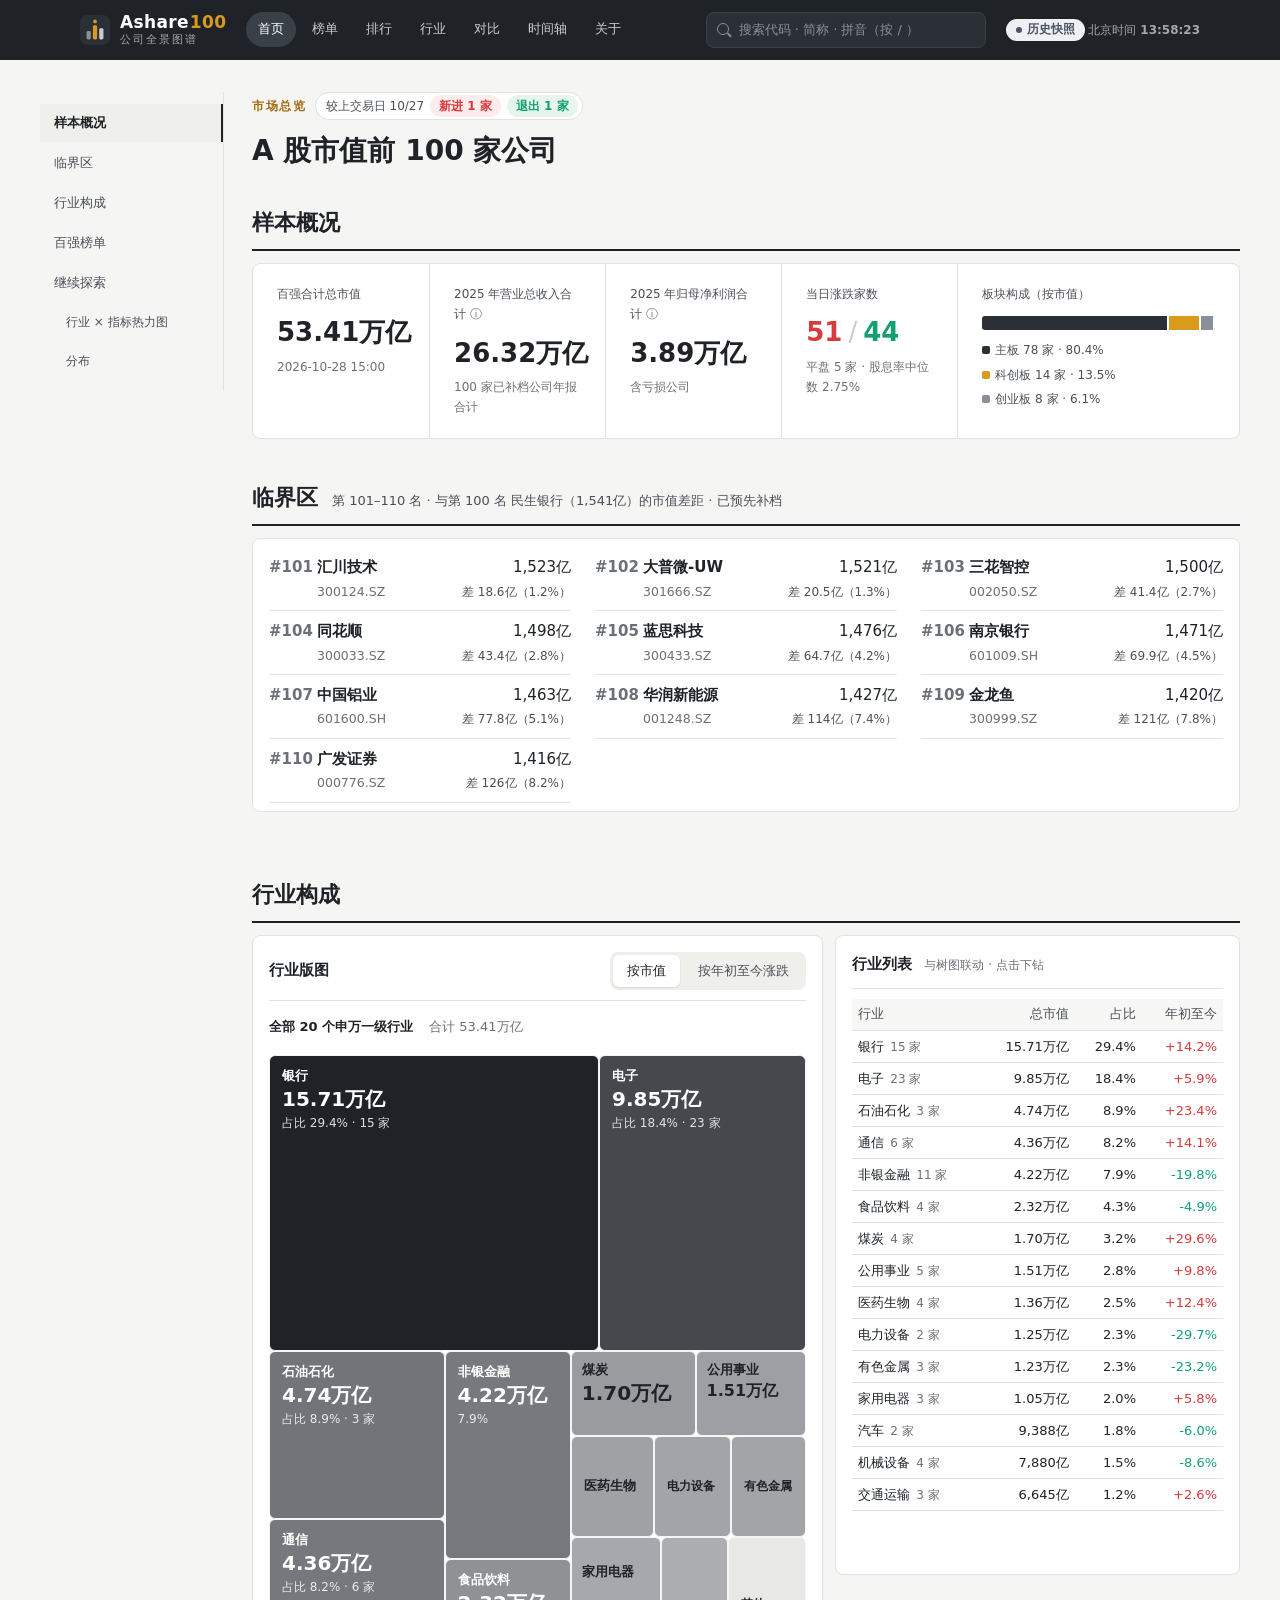
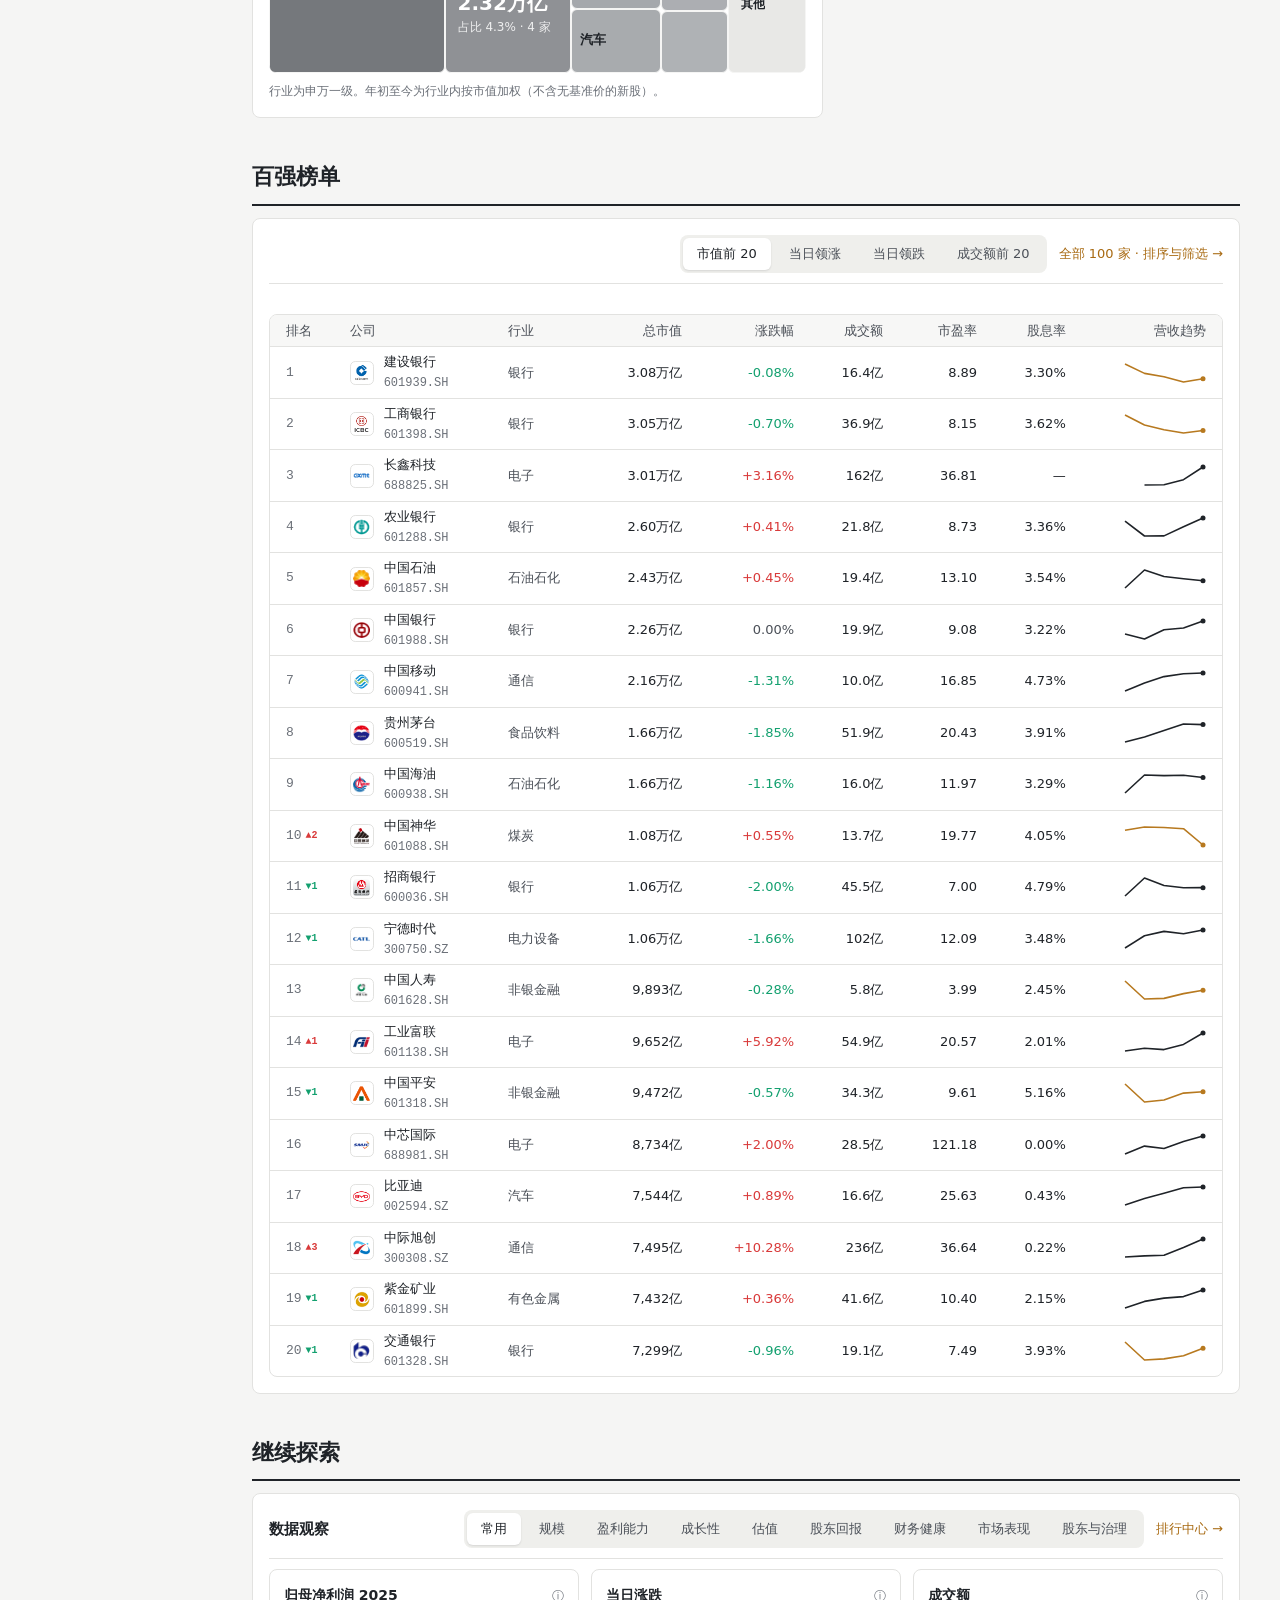
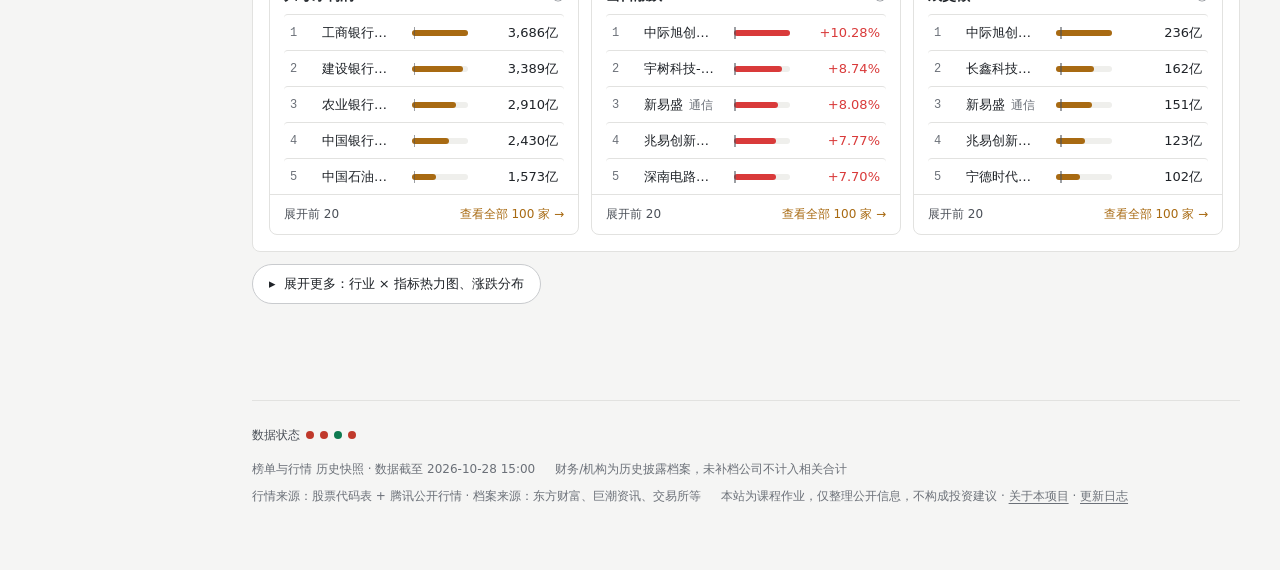
==== ashare100/ashare100/web/index.html @ 5b60b15b "Changelog times; drop the vs-earlier-today toggle on home overview - Each changelog entry shows its " ====
<!doctype html>
<html lang="zh-CN">
<head>
<meta charset="utf-8">
<meta name="viewport" content="width=device-width, initial-scale=1">
<title>Ashare100 · 公司全景图谱</title>
<link rel="icon" href="data:image/svg+xml,%3Csvg xmlns=%27http://www.w3.org/2000/svg%27 viewBox=%270 0 32 32%27%3E%3Crect width=%2732%27 height=%2732%27 rx=%278%27 fill=%27%232B3036%27/%3E%3Crect x=%277%27 y=%2717%27 width=%274.5%27 height=%279%27 rx=%271.5%27 fill=%27%238A9099%27/%3E%3Crect x=%2713.75%27 y=%2711%27 width=%274.5%27 height=%2715%27 rx=%271.5%27 fill=%27%23D99A1E%27/%3E%3Crect x=%2720.5%27 y=%2714%27 width=%274.5%27 height=%2712%27 rx=%271.5%27 fill=%27%23C9CCD1%27/%3E%3Ccircle cx=%2716%27 cy=%276.8%27 r=%272%27 fill=%27%23D99A1E%27/%3E%3C/svg%3E">
<link rel="stylesheet" href="style.css?v=20261028h3">
</head>
<body>
<div id="app"></div>
<script src="data.js?v=20261026g"></script>
<script src="extra.js?v=20261026g"></script>
<script src="logos.js?v=20261027p16"></script>
<script src="live-data.js?v=20261027p15"></script>
<script src="changelog.js?v=20261028h3"></script>
<script src="app.js?v=20261028h3"></script>
</body>
</html>
---- ashare100/ashare100/web/style.css ----
/* ============================================================
   A股百强 · Editorial Finance 设计系统
   所有页面只引用下面的变量，不在组件里另起主色
   ============================================================ */
:root{
  /* 颜色 */
  --color-paper:#F5F5F4;
  --color-surface:#FFFFFF;
  --color-brand:#1F2328;
  --color-brand-secondary:#A86A12;
  --color-brand-soft:#EFEFEC;
  --color-text-primary:#1F2328;
  --color-text-secondary:#4B5058;
  --color-text-faint:#6B7078;
  --color-border:#E2E2E0;
  --color-border-strong:#C9CBCE;
  --color-market-up:#D93A3A;     /* A 股：红涨 */
  --color-market-down:#13A06F;   /* A 股：绿跌 */
  --color-warning:#B7791F;

  /* 图表分类色（与涨跌色分离） */
  --chart-1:#2B3036;
  --chart-2:#D99A1E;
  --chart-3:#8A9099;
  --chart-4:#C9CCD1;
  --chart-5:#5A6068;

  /* 字体 */
  --font-sans:"PingFang SC","Hiragino Sans GB","Microsoft YaHei","Noto Sans SC",system-ui,-apple-system,sans-serif;
  --font-serif:var(--font-sans);
  --font-mono:ui-monospace,SFMono-Regular,Menlo,Consolas,monospace;

  /* 字号 */
  --fs-xs:12px;
  --fs-sm:13px;
  --fs-body:15px;
  --fs-lg:17px;
  --fs-metric:28px;
  --fs-h2:24px;
  --fs-h1:42px;
  --lh-body:1.7;

  /* 间距：4px 体系 */
  --sp-1:4px; --sp-2:8px; --sp-3:12px; --sp-4:16px; --sp-5:20px;
  --sp-6:24px; --sp-8:32px; --sp-10:40px; --sp-12:48px; --sp-16:64px;

  /* 形状 */
  --radius-sm:4px;
  --radius:8px;
  --shadow-pop:0 12px 32px rgba(31,35,40,.10);

  /* 布局 */
  --content-max:1200px;
  --gutter:40px;
  --topbar-h:60px;

  --ease:cubic-bezier(.2,.7,.2,1);
}

*{box-sizing:border-box}
html{-webkit-text-size-adjust:100%;scroll-behavior:smooth}
body{
  margin:0;background:var(--color-paper);color:var(--color-text-primary);
  font:var(--fs-body)/var(--lh-body) var(--font-sans);
  font-variant-numeric:tabular-nums;
  -webkit-font-smoothing:antialiased;
}
a{color:inherit;text-decoration:none}
button{font:inherit;color:inherit;background:none;border:0;padding:0;cursor:pointer}
input{font:inherit;color:inherit}
::selection{background:var(--color-brand);color:#fff}
:focus-visible{outline:2px solid var(--color-brand-secondary);outline-offset:2px;border-radius:2px}

.wrap{max-width:var(--content-max);margin:0 auto;padding:0 var(--gutter)}
.mono{font-family:var(--font-mono);font-size:.88em;letter-spacing:.01em}
.muted{color:var(--color-text-secondary)}
.faint{color:var(--color-text-faint)}
.up{color:var(--color-market-up)}
.down{color:var(--color-market-down)}
.flat{color:var(--color-text-secondary)}
.empty{font-size:var(--fs-sm);color:var(--color-text-faint);padding:var(--sp-4) 0}

/* ---------- 顶栏 SiteHeader ---------- */
.topbar{
  position:sticky;top:0;z-index:30;height:var(--topbar-h);
  background:rgba(247,246,240,.88);backdrop-filter:saturate(160%) blur(12px);
  border-bottom:1px solid var(--color-border);
}
.topbar .bar{display:flex;align-items:center;gap:var(--sp-5);height:100%}
.logo{font-family:var(--font-serif);font-size:18px;font-weight:700;color:var(--color-brand);letter-spacing:.06em;white-space:nowrap}
.logo small{font-family:var(--font-sans);font-weight:400;font-size:var(--fs-xs);color:var(--color-text-faint);letter-spacing:.02em;margin-left:var(--sp-2)}
.crumb{font-size:var(--fs-sm);color:var(--color-text-secondary);white-space:nowrap;overflow:hidden;text-overflow:ellipsis}
.crumb b{color:var(--color-text-primary);font-weight:500}
.crumb .mono{margin-left:var(--sp-2);color:var(--color-text-faint)}

/* ---------- 搜索 SearchInput ---------- */
.jump{margin-left:auto;position:relative;width:280px;flex:none}
.jump input{
  width:100%;height:36px;border:1px solid var(--color-border);border-radius:var(--radius);
  background:var(--color-surface);padding:0 var(--sp-3) 0 32px;font-size:var(--fs-sm);outline:none;
  transition:border-color .2s,box-shadow .2s;
}
.jump input:focus{border-color:var(--color-brand-secondary);box-shadow:0 0 0 3px var(--color-brand-soft)}
.jump::before{content:'';position:absolute;left:11px;top:11px;width:10px;height:10px;border:1.5px solid var(--color-text-faint);border-radius:50%}
.jump::after{content:'';position:absolute;left:21px;top:22px;width:5px;height:1.5px;background:var(--color-text-faint);transform:rotate(45deg)}
.drop{
  position:absolute;right:0;top:42px;width:100%;min-width:280px;background:var(--color-surface);
  border:1px solid var(--color-border);border-radius:var(--radius);box-shadow:var(--shadow-pop);
  overflow:hidden;opacity:0;transform:translateY(-4px);pointer-events:none;transition:opacity .15s,transform .15s;
}
.drop.on{opacity:1;transform:none;pointer-events:auto}
.drop .hd{padding:var(--sp-2) var(--sp-4);font-size:var(--fs-xs);color:var(--color-text-faint);border-bottom:1px solid var(--color-border)}
.drop a{display:flex;align-items:center;gap:var(--sp-3);padding:10px var(--sp-4);font-size:var(--fs-sm);border-bottom:1px solid var(--color-border)}
.drop a:last-child{border-bottom:0}
.drop a.act,.drop a:hover{background:var(--color-brand-soft)}
.drop .c{margin-left:auto;font-family:var(--font-mono);font-size:var(--fs-xs);color:var(--color-text-faint)}
.drop .ind{font-size:var(--fs-xs);color:var(--color-text-faint)}
.drop .none{padding:14px var(--sp-4);font-size:var(--fs-sm);color:var(--color-text-secondary)}

/* 站点导航 */
.sitenav{display:flex;gap:var(--sp-1)}
.sitenav a{padding:6px 12px;border-radius:999px;font-size:var(--fs-sm);color:var(--color-text-secondary);transition:background .2s,color .2s}
.sitenav a:hover{color:var(--color-brand)}
.sitenav a.on{background:var(--color-brand-soft);color:var(--color-brand);font-weight:500}
.kicker{font-size:var(--fs-xs);letter-spacing:.14em;color:var(--color-brand-secondary);font-weight:600}
.lede{color:var(--color-text-secondary);margin:var(--sp-3) 0 0;max-width:56ch;font-size:var(--fs-lg)}
.morelink{font-size:var(--fs-sm);color:var(--color-brand-secondary);white-space:nowrap}
.morelink:hover{color:var(--color-brand)}

/* ---------- 首页 ---------- */
.home{padding-bottom:var(--sp-16)}
.masthero{padding:72px 0 var(--sp-12);position:relative}
.masthero h1{margin:var(--sp-4) 0 0;font-family:var(--font-serif);font-size:56px;line-height:1.15;font-weight:700;color:var(--color-brand);letter-spacing:.01em}
.bigsearch{position:relative;margin-top:var(--sp-8);max-width:720px}
.bigsearch input{width:100%;height:60px;padding:0 var(--sp-5) 0 54px;border:1.5px solid var(--color-border-strong);border-radius:12px;background:var(--color-surface);font-size:19px;outline:none;transition:border-color .2s,box-shadow .2s}
.bigsearch input:focus{border-color:var(--color-brand);box-shadow:0 0 0 4px var(--color-brand-soft)}
.bigsearch input::placeholder{color:#A3A7AD}
.bigsearch::before{content:'';position:absolute;left:22px;top:20px;width:15px;height:15px;border:2px solid var(--color-brand-secondary);border-radius:50%}
.bigsearch::after{content:'';position:absolute;left:36px;top:36px;width:8px;height:2px;background:var(--color-brand-secondary);transform:rotate(45deg)}
.bigsearch .drop{top:66px;font-size:var(--fs-body)}
.bigsearch .drop a{padding:12px var(--sp-5)}
.hot{margin-top:var(--sp-4);display:flex;flex-wrap:wrap;align-items:center;gap:var(--sp-2);font-size:var(--fs-sm);color:var(--color-text-faint)}
.hot a{padding:3px 12px;border:1px solid var(--color-border);border-radius:999px;color:var(--color-text-secondary);background:var(--color-surface);transition:all .2s}
.hot a:hover{border-color:var(--color-brand-secondary);color:var(--color-brand)}
.hot.favs a{background:var(--color-brand-soft);border-color:transparent;color:var(--color-brand)}

.statstrip{display:grid;grid-template-columns:repeat(4,minmax(0,1fr)) 1.6fr;background:var(--color-surface);border:1px solid var(--color-border);border-radius:var(--radius)}
.statstrip>div{padding:var(--sp-5) var(--sp-6);border-left:1px solid var(--color-border);min-width:0}
.statstrip>div:first-child{border-left:0}
.statstrip .k{font-size:var(--fs-xs);color:var(--color-text-secondary)}
.statstrip .v{margin-top:6px;font-size:26px;font-weight:600;color:var(--color-brand);white-space:nowrap}
.statstrip .v .up,.statstrip .v .down{font-weight:600}
.statstrip .v.up{color:var(--color-market-up)}
.statstrip .v.down{color:var(--color-market-down)}
.statstrip .slash{margin:0 6px;color:var(--color-border-strong);font-weight:400}
.statstrip .s{margin-top:2px;font-size:var(--fs-xs);color:var(--color-text-faint)}
.bstack{display:flex;height:14px;margin:12px 0 10px;border-radius:3px;overflow:hidden}
.bstack i{display:block;height:100%;border-right:2px solid var(--color-surface)}
.blegend{display:flex;flex-wrap:wrap;gap:4px 14px;font-size:var(--fs-xs);color:var(--color-text-secondary)}
.blegend i{display:inline-block;width:8px;height:8px;border-radius:2px;margin-right:5px}

.hsec{margin-top:var(--sp-16)}
.hsec>header{display:flex;align-items:flex-end;flex-wrap:wrap;gap:var(--sp-3) var(--sp-6);padding-bottom:var(--sp-4);margin-bottom:var(--sp-5);border-bottom:2px solid var(--color-brand)}
.hsec h2{margin:var(--sp-1) 0 0;font-family:var(--font-serif);font-size:30px;font-weight:700;color:var(--color-brand)}
.hsec>header>.tabs,.hsec>header>.note,.hsec>header>.morelink{margin-left:auto}
.hsec>header>.note{font-size:var(--fs-xs);color:var(--color-text-faint)}

/* 矩形树图 */
.tm-bar{display:flex;flex-wrap:wrap;align-items:center;gap:var(--sp-2) var(--sp-4);margin-bottom:var(--sp-3);min-height:32px}
.crumbs{display:flex;flex-wrap:wrap;align-items:center;gap:var(--sp-2) var(--sp-4);font-size:var(--fs-sm)}
.crumbs b{font-weight:600;color:var(--color-brand)}
.crumbs button{height:30px;padding:0 12px;border:1px solid var(--color-border);border-radius:999px;background:var(--color-surface);font-size:var(--fs-sm);color:var(--color-text-secondary)}
.crumbs button:hover{border-color:var(--color-brand-secondary);color:var(--color-brand)}
.tm-legend{margin-left:auto;display:flex;gap:var(--sp-3);font-size:var(--fs-xs);color:var(--color-text-faint)}
.lgd i{display:inline-block;width:12px;height:12px;border-radius:2px;margin-right:5px;vertical-align:-2px;border:1px solid rgba(0,0,0,.05)}
.treemap{position:relative;border-radius:var(--radius);overflow:hidden;background:var(--color-surface)}
.tile{position:absolute;display:flex;flex-direction:column;justify-content:flex-start;align-items:flex-start;gap:2px;padding:10px 12px;text-align:left;overflow:hidden;border:1.5px solid var(--color-paper);border-radius:6px;transition:filter .2s,transform .2s;animation:tilein .55s var(--ease) both;animation-delay:var(--d,0ms)}
.tile:hover{filter:brightness(1.08) saturate(1.05);z-index:2;box-shadow:0 0 0 2px var(--color-brand) inset}
.tile:focus-visible{outline:2px solid var(--color-warning);outline-offset:-3px}
.tile.mini{justify-content:center}
.tile .tn{font-size:var(--fs-sm);font-weight:600;line-height:1.3;white-space:nowrap;max-width:100%;overflow:hidden;text-overflow:ellipsis}
.tile .tv{font-size:20px;font-weight:600;line-height:1.2}
.tile .ts{font-size:var(--fs-xs);opacity:.85;white-space:nowrap}
.still .tile{animation:none}
@keyframes tilein{from{opacity:0;transform:scale(.94)}to{opacity:1;transform:none}}

/* 数据观察 */
.obsgrid{display:grid;grid-template-columns:repeat(3,minmax(0,1fr));gap:var(--sp-4)}
.obs{padding:var(--sp-5) var(--sp-5) var(--sp-3);background:var(--color-surface);border:1px solid var(--color-border);border-radius:var(--radius)}
.obs header{display:flex;align-items:baseline;justify-content:space-between;margin-bottom:var(--sp-3)}
.obs h3{margin:0;font-size:var(--fs-body);font-weight:600}
.obs header span{font-size:var(--fs-xs);color:var(--color-text-faint)}
.obs-row{display:grid;grid-template-columns:18px minmax(0,1fr) 64px 76px;gap:var(--sp-3);align-items:center;padding:8px 6px;border-top:1px solid var(--color-border);border-radius:var(--radius-sm);font-size:var(--fs-sm);transition:background .15s}
.obs-row:hover{background:var(--color-brand-soft)}
.obs-row .i{font-family:var(--font-mono);font-size:var(--fs-xs);color:var(--color-text-faint)}
.obs-row .n{overflow:hidden;text-overflow:ellipsis;white-space:nowrap}
.obs-row .n small{margin-left:6px;font-size:var(--fs-xs);color:var(--color-text-faint)}
.obs-row .b{height:6px;border-radius:3px;background:var(--color-brand-soft);overflow:hidden}
.obs-row .b i{display:block;height:100%;border-radius:3px;background:var(--color-brand-secondary);transform-origin:left;transform:scaleX(0);transition:transform .8s var(--ease);transition-delay:var(--d,0ms)}
.obs-row .b i.up{background:var(--color-market-up)}
.obs-row .b i.down{background:var(--color-market-down)}
.obs.in .obs-row .b i{transform:none}
.obs-row .v{text-align:right;font-weight:500;white-space:nowrap}

/* 榜单表 */
.rank-tbl{min-width:640px}
.rank-tbl tbody tr{cursor:pointer}
.rank-tbl tbody tr:focus{outline:none;background:var(--color-brand-soft);box-shadow:inset 3px 0 0 var(--color-brand)}
.rank-tbl td.rk{font-family:var(--font-mono);font-size:var(--fs-xs);color:var(--color-text-faint);width:44px}
.rank-tbl td.nm{text-align:left}
.rank-tbl td.nm a{font-weight:500;color:var(--color-text-primary)}
.rank-tbl tr:hover td.nm a{color:var(--color-brand)}
.rank-tbl td.nm small{display:block;font-size:var(--fs-xs);color:var(--color-text-faint);font-family:var(--font-mono)}
.rank-tbl th:nth-child(2),.rank-tbl th:nth-child(3),.rank-tbl td:nth-child(3){text-align:left}
.rank-tbl td.sorted{background:rgba(233,237,229,.45);font-weight:500}
.spark{display:inline-block;vertical-align:middle;overflow:visible}
.spark path{fill:none;stroke-width:1.6;stroke-linejoin:round}
.spark .sp-up{stroke:var(--color-brand)}
.spark circle.sp-up{fill:var(--color-brand);stroke:none}
.spark .sp-dn{stroke:var(--color-warning)}
.spark circle.sp-dn{fill:var(--color-warning);stroke:none}

/* ---------- 榜单页 ---------- */
.listpage{padding-top:var(--sp-12);padding-bottom:var(--sp-16)}
.ptitle{margin:var(--sp-2) 0 0;font-family:var(--font-serif);font-size:var(--fs-h1);color:var(--color-brand);font-weight:700;line-height:1.2}
.filters{position:sticky;top:var(--topbar-h);z-index:10;display:flex;flex-wrap:wrap;align-items:center;gap:var(--sp-2) var(--sp-3);margin-top:var(--sp-8);padding:var(--sp-3) 0;background:var(--color-paper)}
.fsearch input,.filters select{height:36px;border:1px solid var(--color-border);border-radius:var(--radius);background:var(--color-surface);padding:0 var(--sp-3);font-size:var(--fs-sm);outline:none}
.fsearch input{width:220px}
.fsearch input:focus,.filters select:focus{border-color:var(--color-brand-secondary);box-shadow:0 0 0 3px var(--color-brand-soft)}
.segctl{display:inline-flex;padding:3px;background:var(--color-brand-soft);border-radius:var(--radius)}
.segctl button{height:30px;padding:0 12px;border-radius:6px;font-size:var(--fs-sm);color:var(--color-text-secondary)}
.segctl button[aria-pressed="true"]{background:var(--color-surface);color:var(--color-brand);font-weight:500;box-shadow:0 1px 2px rgba(31,35,40,.12)}
.reset{height:36px;padding:0 12px;font-size:var(--fs-sm);color:var(--color-brand-secondary)}
.reset:hover{color:var(--color-brand)}
.lcount{margin-left:auto;font-size:var(--fs-sm);color:var(--color-text-secondary)}
.rank-tbl.full{min-width:1080px}
.rank-tbl.full thead th{position:sticky;top:0;z-index:2}
.rank-tbl th button{display:inline-flex;align-items:center;gap:4px;font-weight:500;color:inherit;white-space:nowrap}
.rank-tbl th button:hover{color:var(--color-brand)}
.rank-tbl th button i{width:0;height:0;border:4px solid transparent;border-top-color:var(--color-border-strong);margin-top:4px;opacity:.7}
.rank-tbl th[aria-sort="descending"] button{color:var(--color-brand)}
.rank-tbl th[aria-sort="descending"] button i{border-top-color:var(--color-brand);opacity:1}
.rank-tbl th[aria-sort="ascending"] button{color:var(--color-brand)}
.rank-tbl th[aria-sort="ascending"] button i{border-top-color:transparent;border-bottom-color:var(--color-brand);margin-top:-4px;opacity:1}
.indlink{font-size:var(--fs-sm);color:var(--color-text-secondary);border-bottom:1px dashed var(--color-border-strong)}
.indlink:hover{color:var(--color-brand);border-color:var(--color-brand)}
.emptyrow{text-align:center!important;padding:var(--sp-10)!important;color:var(--color-text-secondary)}
.emptyrow button{color:var(--color-brand-secondary)}

/* ---------- 详情页布局 ---------- */
.report{display:grid;grid-template-columns:148px minmax(0,1fr);gap:var(--sp-12);padding-top:var(--sp-12);padding-bottom:120px}
.secnav{position:sticky;top:calc(var(--topbar-h) + 32px);align-self:start;display:flex;flex-direction:column;gap:2px;border-left:1px solid var(--color-border)}
.secnav a{position:relative;padding:6px 0 6px var(--sp-4);font-size:var(--fs-sm);color:var(--color-text-faint);transition:color .2s}
.secnav a::before{content:'';position:absolute;left:-1px;top:6px;bottom:6px;width:2px;background:var(--color-brand);transform:scaleY(0);transition:transform .25s var(--ease)}
.secnav a:hover{color:var(--color-text-primary)}
.secnav a.on{color:var(--color-brand);font-weight:500}
.secnav a.on::before{transform:scaleY(1)}
.main{min-width:0}

/* ---------- 身份区 CompanyIdentity ---------- */
.hero{position:relative}
.hero .eyebrow{display:flex;flex-wrap:wrap;gap:var(--sp-2);align-items:center;margin-bottom:var(--sp-4)}
.tag{display:inline-flex;align-items:center;height:24px;padding:0 10px;border-radius:999px;font-size:var(--fs-xs);border:1px solid var(--color-border);color:var(--color-text-secondary);background:var(--color-surface)}
.tag.brand{background:var(--color-brand-soft);border-color:transparent;color:var(--color-brand)}
.tag.warn{color:var(--color-warning);border-color:#E6D5B8;background:#FBF6EC}
.tag.code{font-family:var(--font-mono)}
.hero .title{display:flex;align-items:flex-start;gap:var(--sp-5)}
.hero h1{margin:0;font-family:var(--font-serif);font-size:var(--fs-h1);line-height:1.15;font-weight:700;color:var(--color-brand);letter-spacing:.01em}
.hero .full{margin-top:var(--sp-2);font-size:var(--fs-sm);color:var(--color-text-secondary)}
.fav{margin-left:auto;flex:none;display:inline-flex;align-items:center;gap:6px;height:34px;padding:0 14px;border:1px solid var(--color-border);border-radius:999px;background:var(--color-surface);font-size:var(--fs-sm);color:var(--color-text-secondary);transition:all .2s}
.fav:hover{border-color:var(--color-brand-secondary);color:var(--color-brand)}
.fav svg{width:15px;height:15px;fill:none;stroke:currentColor;stroke-width:1.6;transition:transform .3s var(--ease)}
.fav.on{background:var(--color-brand);border-color:var(--color-brand);color:#fff}
.fav.on svg{fill:#fff;transform:scale(1.15)}
.hero .sum{margin:var(--sp-5) 0 0;max-width:62ch;font-size:var(--fs-lg);line-height:1.6;color:var(--color-text-primary)}
.stampline{margin-top:var(--sp-4);font-size:var(--fs-xs);color:var(--color-text-faint);display:flex;flex-wrap:wrap;gap:var(--sp-1) var(--sp-4)}
.stampline span::before{content:'';display:inline-block;width:6px;height:6px;border-radius:50%;background:var(--color-brand-secondary);margin-right:6px;vertical-align:1px}

/* ---------- 核心指标 MetricCard ---------- */
.metrics{display:grid;grid-template-columns:1.5fr repeat(5,1fr);margin-top:var(--sp-10);background:var(--color-surface);border:1px solid var(--color-border);border-radius:var(--radius)}
.metric{padding:var(--sp-5) var(--sp-5);border-left:1px solid var(--color-border);min-width:0}
.metric:first-child{border-left:0}
.metric .k{font-size:var(--fs-xs);color:var(--color-text-secondary);letter-spacing:.04em}
.metric .v{margin-top:var(--sp-2);font-size:24px;line-height:1.15;font-weight:500;white-space:nowrap}
.metric .s{margin-top:var(--sp-1);font-size:var(--fs-xs);color:var(--color-text-faint);white-space:nowrap;overflow:hidden;text-overflow:ellipsis}
.metric.big .v{font-size:var(--fs-metric);font-weight:600}
.chg{display:inline-flex;align-items:center;gap:3px;margin-left:var(--sp-2);font-size:var(--fs-sm);font-weight:500;padding:2px 8px;border-radius:var(--radius-sm)}
.chg.up{background:rgba(201,79,73,.09)}
.chg.down{background:rgba(35,130,103,.09)}

/* ---------- 52 周区间 + 区间涨跌 ---------- */
.band{display:grid;grid-template-columns:minmax(0,1.3fr) minmax(0,1fr);gap:var(--sp-10);margin-top:var(--sp-6);padding:var(--sp-6) var(--sp-6) var(--sp-5);background:var(--color-surface);border:1px solid var(--color-border);border-radius:var(--radius)}
.lbl{font-size:var(--fs-sm);color:var(--color-text-secondary)}
.range .track{position:relative;height:6px;border-radius:3px;margin:46px 0 10px;background:linear-gradient(90deg,var(--color-brand-soft),#D5D7DA)}
.range .mk{position:absolute;top:50%;left:0;transition:left 1.1s var(--ease)}
.range .mk i{position:absolute;left:-7px;top:-7px;width:14px;height:14px;border-radius:50%;background:var(--color-brand);border:3px solid var(--color-surface);box-shadow:0 0 0 1px var(--color-brand)}
.range .mk b{position:absolute;bottom:14px;left:0;transform:translateX(-50%);padding:3px 8px;border-radius:var(--radius-sm);background:var(--color-brand);color:#fff;font-size:var(--fs-sm);font-weight:500;white-space:nowrap}
.range .mk b::after{content:'';position:absolute;left:50%;bottom:-4px;margin-left:-4px;border:4px solid transparent;border-bottom:0;border-top-color:var(--color-brand)}
.range .ends{display:flex;justify-content:space-between;font-size:var(--fs-sm)}
.range .ends span{color:var(--color-text-secondary)}
.range .ends em{font-style:normal;font-size:var(--fs-xs);color:var(--color-text-faint);margin-right:6px}
.range .pos{margin-top:var(--sp-2);font-size:var(--fs-xs);color:var(--color-text-faint)}
.rets{display:grid;grid-template-columns:repeat(3,1fr);gap:var(--sp-3);margin-top:var(--sp-4)}
.ret{padding:var(--sp-3) 0 0;border-top:2px solid var(--color-border)}
.ret .k{font-size:var(--fs-xs);color:var(--color-text-secondary)}
.ret .v{margin-top:var(--sp-1);font-size:20px;font-weight:500}
.ret .v.na{font-size:var(--fs-sm);color:var(--color-text-faint);font-weight:400;padding-top:6px}
.ret.up{border-top-color:var(--color-market-up)}
.ret.down{border-top-color:var(--color-market-down)}

/* ---------- 章节 SectionHeader ---------- */
.sec{margin-top:var(--sp-16);scroll-margin-top:calc(var(--topbar-h) + 20px)}
.sec>header{display:flex;align-items:baseline;gap:var(--sp-4);padding-bottom:var(--sp-3);margin-bottom:var(--sp-6);border-bottom:2px solid var(--color-brand)}
.sec h2{margin:0;font-family:var(--font-serif);font-size:var(--fs-h2);font-weight:700;color:var(--color-brand)}
.sec>header .note{margin-left:auto;font-size:var(--fs-xs);color:var(--color-text-faint);text-align:right}
.sub{font-size:var(--fs-sm);font-weight:600;color:var(--color-text-primary);margin:var(--sp-8) 0 var(--sp-3);display:flex;align-items:baseline;gap:var(--sp-3)}
.sub .note{margin-left:auto;font-weight:400;font-size:var(--fs-xs);color:var(--color-text-faint)}
.card{background:var(--color-surface);border:1px solid var(--color-border);border-radius:var(--radius);padding:var(--sp-6)}

/* 档案 */
.facts{display:grid;grid-template-columns:repeat(2,minmax(0,1fr));gap:0 var(--sp-10);margin:0}
.facts div{display:flex;align-items:baseline;gap:var(--sp-4);padding:11px 0;border-bottom:1px solid var(--color-border);min-width:0}
.facts dt{flex:none;width:5.5em;color:var(--color-text-secondary);font-size:var(--fs-sm)}
.facts dd{margin:0;min-width:0;font-size:var(--fs-body);overflow-wrap:anywhere}
.facts dd a{color:var(--color-brand);border-bottom:1px solid var(--color-brand-soft)}
.facts dd a:hover{border-color:var(--color-brand)}
.profile{margin:var(--sp-6) 0 0;max-width:72ch;font-size:var(--fs-body);line-height:1.9;color:var(--color-text-secondary);
  display:-webkit-box;-webkit-line-clamp:4;-webkit-box-orient:vertical;overflow:hidden}
.profile.open{display:block}
.more{margin-top:var(--sp-2);font-size:var(--fs-sm);color:var(--color-brand-secondary)}
.more:hover{color:var(--color-brand)}

/* ---------- 指标切换 Tabs ---------- */
.tabs{display:flex;flex-wrap:wrap;gap:var(--sp-1);padding:3px;background:var(--color-brand-soft);border-radius:var(--radius);width:max-content;max-width:100%}
.tabs button{height:32px;padding:0 14px;border-radius:6px;font-size:var(--fs-sm);color:var(--color-text-secondary);transition:background .2s,color .2s}
.tabs button:hover{color:var(--color-brand)}
.tabs button[aria-selected="true"]{background:var(--color-surface);color:var(--color-brand);font-weight:500;box-shadow:0 1px 2px rgba(31,35,40,.12)}

/* 最新一期 + 派生指标 */
.kpis{display:grid;grid-template-columns:repeat(6,minmax(0,1fr));gap:var(--sp-3);margin-bottom:var(--sp-6)}
.kpi{padding:var(--sp-4);background:var(--color-surface);border:1px solid var(--color-border);border-radius:var(--radius)}
.kpi .k{font-size:var(--fs-xs);color:var(--color-text-secondary)}
.kpi .v{margin-top:6px;font-size:20px;font-weight:500;white-space:nowrap}
.kpi .s{margin-top:2px;font-size:var(--fs-xs);white-space:nowrap}
.derived{display:flex;flex-wrap:wrap;gap:var(--sp-2) var(--sp-6);margin-top:var(--sp-4);font-size:var(--fs-sm);color:var(--color-text-secondary)}
.derived b{font-weight:500;color:var(--color-text-primary);margin-left:6px}

/* ---------- 图表 FinancialChart ---------- */
.chartbox{margin-top:var(--sp-4);padding:var(--sp-5) var(--sp-5) var(--sp-3);background:var(--color-surface);border:1px solid var(--color-border);border-radius:var(--radius)}
.chart-head{display:flex;flex-wrap:wrap;align-items:center;gap:var(--sp-2) var(--sp-4);margin-bottom:var(--sp-3)}
.legend{display:flex;flex-wrap:wrap;gap:var(--sp-1) var(--sp-2)}
.lg{display:inline-flex;align-items:center;gap:6px;height:28px;padding:0 10px;border-radius:999px;font-size:var(--fs-sm);color:var(--color-text-primary);border:1px solid transparent;transition:all .2s}
.lg:hover{border-color:var(--color-border)}
.lg i{width:10px;height:10px;border-radius:2px;flex:none}
.lg i.ln{height:3px;border-radius:2px}
.lg[aria-pressed="false"]{color:var(--color-text-faint)}
.lg[aria-pressed="false"] i{background:var(--color-border-strong)!important}
.axisnote{margin-left:auto;font-size:var(--fs-xs);color:var(--color-text-faint)}
.cv{position:relative}
.cv svg{display:block;width:100%;overflow:visible}
.cv text{font-family:var(--font-sans);font-size:12px;fill:var(--color-text-faint)}
.cv .yr{font-size:13px;fill:var(--color-text-secondary)}
.cv .grid line{stroke:var(--color-border);stroke-dasharray:2 3}
.cv .zero{stroke:var(--color-border-strong)}
.cv .hl{fill:var(--color-brand-soft);opacity:0;transition:opacity .15s}
.cv .hl.on{opacity:.7}
.cb{transform-box:fill-box;transform-origin:50% 100%;animation:grow .7s var(--ease) both;animation-delay:var(--d,0ms)}
.cb.neg{transform-origin:50% 0%}
.cl{fill:none;stroke-width:2.2;stroke-linejoin:round;stroke-linecap:round;stroke-dasharray:1;stroke-dashoffset:1;animation:draw 1.1s var(--ease) .25s forwards}
.cp{stroke:var(--color-surface);stroke-width:2;opacity:0;animation:fade .3s ease forwards;animation-delay:var(--d,0ms)}
.still .cb,.still .cl,.still .cp{animation:none;stroke-dashoffset:0;opacity:1}
@keyframes grow{from{transform:scaleY(0)}to{transform:scaleY(1)}}
@keyframes draw{to{stroke-dashoffset:0}}
@keyframes fade{to{opacity:1}}
.tip{position:absolute;top:0;z-index:5;min-width:170px;padding:var(--sp-3) var(--sp-4);background:var(--color-brand);color:#fff;border-radius:var(--radius);box-shadow:var(--shadow-pop);font-size:var(--fs-sm);pointer-events:none;opacity:0;transform:translateY(4px);transition:opacity .12s,transform .12s}
.tip.on{opacity:1;transform:none}
.tip b{display:block;margin-bottom:6px;font-size:var(--fs-sm)}
.tip div{display:flex;align-items:center;gap:var(--sp-2);line-height:1.8}
.tip i{width:8px;height:8px;border-radius:2px;flex:none}
.tip span{margin-left:auto;padding-left:var(--sp-4);font-variant-numeric:tabular-nums}
.chart-foot{margin-top:var(--sp-2);font-size:var(--fs-xs);color:var(--color-text-faint)}

/* ---------- 表格 FinancialTable ---------- */
.tblwrap{overflow-x:auto;-webkit-overflow-scrolling:touch;margin-top:var(--sp-5);background:var(--color-surface);border:1px solid var(--color-border);border-radius:var(--radius)}
.tbl{width:100%;min-width:560px;border-collapse:collapse;font-size:var(--fs-sm)}
.tbl th{text-align:right;font-weight:500;color:var(--color-text-secondary);font-size:var(--fs-sm);padding:12px var(--sp-4);border-bottom:1px solid var(--color-border);background:#F7F7F6;white-space:nowrap}
.tbl th:first-child,.tbl td:first-child{text-align:left}
.tbl td{padding:11px var(--sp-4);border-bottom:1px solid var(--color-border);text-align:right;white-space:nowrap}
.tbl tr:last-child td{border-bottom:0}
.tbl tbody tr{transition:background .15s}
.tbl tbody tr:hover{background:var(--color-brand-soft)}
.tbl .na{color:var(--color-text-faint)}
.tbl .yr{font-weight:500}
.tbl .hint{font-size:var(--fs-xs);color:var(--color-warning)}

/* ---------- 股东 ShareholderBar ---------- */
.ctrl{display:grid;grid-template-columns:1fr 1fr;gap:var(--sp-4)}
.ctrl .card .k{font-size:var(--fs-xs);color:var(--color-text-secondary)}
.ctrl .card .v{margin-top:6px;font-size:var(--fs-lg);font-weight:600;color:var(--color-brand);line-height:1.5}
.ctrl .card .s{margin-top:var(--sp-1);font-size:var(--fs-sm);color:var(--color-text-secondary)}
.stack{display:flex;height:34px;margin-top:var(--sp-3);border-radius:var(--radius-sm);overflow:hidden;background:var(--color-brand-soft)}
.stack i{display:block;height:100%;transform-origin:left;animation:sx .9s var(--ease) both;animation-delay:var(--d,0ms);border-right:1px solid var(--color-surface);transition:filter .15s,opacity .15s;cursor:default}
.stack i.rest{background:repeating-linear-gradient(135deg,#E4E5E7 0 6px,#EFF0F1 6px 12px)}
.stack.hov i{opacity:.35}
.stack.hov i.on{opacity:1}
@keyframes sx{from{transform:scaleX(0)}to{transform:scaleX(1)}}
.stack-note{display:flex;justify-content:space-between;margin-top:var(--sp-2);font-size:var(--fs-xs);color:var(--color-text-faint)}
.hstats{display:grid;grid-template-columns:repeat(4,minmax(0,1fr));gap:var(--sp-3);margin-top:var(--sp-6)}
.hstats .kpi .v{font-size:20px}
.hstats .kpi .s{color:var(--color-text-faint);white-space:normal}
.holders{margin-top:var(--sp-2)}
.holder{display:grid;grid-template-columns:28px minmax(0,1fr) 180px 64px 116px;gap:var(--sp-4);align-items:center;padding:10px var(--sp-2);border-bottom:1px solid var(--color-border);border-radius:var(--radius-sm);transition:background .15s}
.holder:hover,.holder.on{background:var(--color-brand-soft)}
.holder .rk{font-family:var(--font-mono);font-size:var(--fs-xs);color:var(--color-text-faint)}
.holder .n{font-size:var(--fs-sm);overflow:hidden;text-overflow:ellipsis;white-space:nowrap}
.holder .b{height:6px;border-radius:3px;background:var(--color-brand-soft);position:relative;overflow:hidden}
.holder .b i{position:absolute;inset:0 auto 0 0;border-radius:3px;transform-origin:left;animation:sx .9s var(--ease) both;animation-delay:var(--d,0ms)}
.holder .r{text-align:right;font-size:var(--fs-sm);font-weight:500}
.holder .c{text-align:right;font-size:var(--fs-xs);white-space:nowrap}
.mini-tbl{width:100%;border-collapse:collapse;font-size:var(--fs-sm)}
.mini-tbl td,.mini-tbl th{padding:10px 0;border-bottom:1px solid var(--color-border);text-align:left;font-weight:400}
.mini-tbl th{color:var(--color-text-secondary);font-size:var(--fs-xs)}
.mini-tbl td:last-child,.mini-tbl th:last-child{text-align:right}
.two{display:grid;grid-template-columns:1fr 1fr;gap:var(--sp-6)}

/* ---------- 分红 ---------- */
.divstats{display:grid;grid-template-columns:repeat(5,minmax(0,1fr));gap:var(--sp-3)}
.nodiv{display:inline-block;font-size:var(--fs-xs);color:var(--color-warning);background:#FBF6EC;border-radius:var(--radius-sm);padding:1px 8px}

/* ---------- 主营 ---------- */
.segs{display:grid;grid-template-columns:1fr 1fr;gap:var(--sp-6)}
.donut-wrap{display:flex;align-items:center;gap:var(--sp-6)}
.donut{flex:none;width:150px;height:150px}
.donut circle{fill:none;stroke-width:22;transition:stroke-width .2s}
.donut circle.seg{animation:dash 1s var(--ease) both;animation-delay:var(--d,0ms)}
.donut circle.on{stroke-width:28}
@keyframes dash{from{stroke-dasharray:0 1000}}
.donut text{font-size:12px;fill:var(--color-text-secondary)}
.donut .ctr{font-size:15px;font-weight:600;fill:var(--color-brand)}
.seglist{flex:1;min-width:0}
.segrow{display:grid;grid-template-columns:12px minmax(0,1fr) 60px;gap:var(--sp-3);align-items:center;padding:8px 6px;font-size:var(--fs-sm);border-bottom:1px solid var(--color-border);border-radius:var(--radius-sm);transition:background .15s}
.segrow:hover,.segrow.on{background:var(--color-brand-soft)}
.segrow>i{width:10px;height:10px;border-radius:2px}
.segrow .n{overflow:hidden;text-overflow:ellipsis;white-space:nowrap}
.segrow .n small{display:block;font-size:var(--fs-xs);color:var(--color-text-faint)}
.segrow .r{text-align:right;font-weight:500}
.segbar{display:grid;grid-template-columns:minmax(0,1fr) 64px;gap:var(--sp-3);align-items:center;padding:7px 0;font-size:var(--fs-sm);border-bottom:1px solid var(--color-border)}
.segbar .n{overflow:hidden;text-overflow:ellipsis;white-space:nowrap}
.segbar .b{grid-column:1/-1;height:6px;border-radius:3px;background:var(--color-brand-soft);overflow:hidden;margin-top:-2px}
.segbar .b i{display:block;height:100%;border-radius:3px;transform-origin:left;animation:sx .9s var(--ease) both;animation-delay:var(--d,0ms)}
.segbar .r{text-align:right;font-weight:500}
.segbar.neg .n,.segbar.neg .r{color:var(--color-warning)}

/* ---------- 同行 ---------- */
.peer-metrics{display:flex;flex-wrap:wrap;gap:var(--sp-1);margin-bottom:var(--sp-4)}
.peerrow{display:grid;grid-template-columns:150px minmax(0,1fr) 96px;gap:var(--sp-4);align-items:center;padding:9px var(--sp-2);border-bottom:1px solid var(--color-border);border-radius:var(--radius-sm);font-size:var(--fs-sm);transition:background .15s}
a.peerrow:hover{background:var(--color-brand-soft)}
.peerrow .n{overflow:hidden;text-overflow:ellipsis;white-space:nowrap}
.peerrow .n small{display:block;font-size:var(--fs-xs);color:var(--color-text-faint);font-family:var(--font-mono)}
.peerrow .b{height:10px;border-radius:3px;background:var(--color-brand-soft);overflow:hidden}
.peerrow .b i{display:block;height:100%;background:var(--chart-2);border-radius:3px;transform-origin:left;animation:sx .7s var(--ease) both;animation-delay:var(--d,0ms)}
.peerrow.self{background:var(--color-brand-soft)}
.peerrow.self .b i{background:var(--color-brand)}
.peerrow.self .n{font-weight:600;color:var(--color-brand)}
.peerrow .r{text-align:right;font-weight:500}
.peerrow .r.na{color:var(--color-text-faint);font-weight:400}
.peer-out{margin-top:var(--sp-3);font-size:var(--fs-xs);color:var(--color-text-faint)}

/* ---------- 问答 ---------- */
.qa-list{display:flex;flex-direction:column;gap:var(--sp-3)}
.qa-item{padding:var(--sp-5);background:var(--color-surface);border:1px solid var(--color-border);border-radius:var(--radius)}
.qa-meta{display:flex;flex-wrap:wrap;align-items:center;gap:var(--sp-2) var(--sp-3);font-size:var(--fs-xs);color:var(--color-text-faint);margin-bottom:var(--sp-2)}
.qa-meta a{margin-left:auto;color:var(--color-brand-secondary)}
.qa-meta a:hover{color:var(--color-brand)}
.qa-q{font-size:var(--fs-body);line-height:1.75}
.qa-q::before{content:'问';display:inline-flex;align-items:center;justify-content:center;width:20px;height:20px;margin-right:8px;border-radius:4px;background:var(--color-brand-soft);color:var(--color-brand);font-size:12px;font-weight:600;vertical-align:1px}
.qa-a{position:relative;margin-top:var(--sp-3);padding:var(--sp-3) var(--sp-4);background:#F7F7F6;border-left:3px solid var(--color-brand-secondary);border-radius:0 var(--radius-sm) var(--radius-sm) 0;font-size:var(--fs-sm);line-height:1.85;color:var(--color-text-secondary);white-space:pre-wrap}
.qa-a.clamp{max-height:7.4em;overflow:hidden}
.qa-a.clamp::after{content:'';position:absolute;left:0;right:0;bottom:0;height:3em;background:linear-gradient(transparent,#F7F7F6)}
.qa-a .ad{display:block;margin-bottom:4px;font-size:var(--fs-xs);color:var(--color-text-faint)}
.qa-none{display:inline-block;margin-top:var(--sp-3);font-size:var(--fs-xs);color:var(--color-warning);background:#FBF6EC;border-radius:var(--radius-sm);padding:2px 8px}
.qa-more{margin-top:var(--sp-2);font-size:var(--fs-sm);color:var(--color-brand-secondary)}
.qa-note{margin-top:var(--sp-3);font-size:var(--fs-xs);color:var(--color-text-faint)}

/* ---------- 公告时间轴 ---------- */
.notes{margin:0;padding:0;list-style:none;position:relative}
.notes::before{content:'';position:absolute;left:96px;top:8px;bottom:8px;width:1px;background:var(--color-border)}
.notes .mo{padding:var(--sp-4) 0 var(--sp-1) 116px;font-size:var(--fs-xs);font-weight:600;color:var(--color-brand-secondary);letter-spacing:.06em}
.notes li.n{position:relative;display:grid;grid-template-columns:96px 1fr;gap:var(--sp-5);padding:9px 0;font-size:var(--fs-sm)}
.notes li.n::before{content:'';position:absolute;left:93px;top:16px;width:7px;height:7px;border-radius:50%;background:var(--color-surface);border:1.5px solid var(--color-brand-secondary)}
.notes .d{font-size:var(--fs-xs);color:var(--color-text-faint);padding-top:2px}
.notes a.t:hover{color:var(--color-brand);text-decoration:underline;text-underline-offset:3px}
.vars{display:inline-flex;gap:6px;margin-left:var(--sp-2)}
.vars a{font-size:var(--fs-xs);padding:0 6px;border:1px solid var(--color-border);border-radius:var(--radius-sm);color:var(--color-text-secondary)}
.vars a:hover{border-color:var(--color-brand-secondary);color:var(--color-brand)}

/* ---------- 详情页入口补充 ---------- */
.hero-act{margin-left:auto;display:flex;gap:var(--sp-2);flex:none}
.hero-act .fav{margin-left:0}
a.tag.brand:hover{background:var(--color-brand);color:#fff}

/* ---------- 对比页 ---------- */
.cmppage,.indpage{padding-top:var(--sp-12);padding-bottom:var(--sp-16)}
.picker{display:flex;flex-wrap:wrap;align-items:center;gap:var(--sp-3);margin-top:var(--sp-8);padding:var(--sp-4);background:var(--color-surface);border:1px solid var(--color-border);border-radius:var(--radius)}
.chips{display:flex;flex-wrap:wrap;align-items:center;gap:var(--sp-2)}
.chip{display:inline-flex;align-items:center;gap:8px;height:36px;padding:0 6px 0 12px;border-radius:999px;background:var(--color-paper);border:1px solid var(--color-border);font-size:var(--fs-sm);animation:fade .3s ease both}
.chip>i{width:10px;height:10px;border-radius:50%;background:var(--c)}
.chip a{font-weight:600;color:var(--color-text-primary)}
.chip a:hover{color:var(--color-brand)}
.chip small{font-family:var(--font-mono);font-size:var(--fs-xs);color:var(--color-text-faint)}
.chip button{width:24px;height:24px;border-radius:50%;font-size:16px;line-height:1;color:var(--color-text-faint)}
.chip button:hover{background:var(--color-brand-soft);color:var(--color-market-up)}
.chip-hint{font-size:var(--fs-xs);color:var(--color-text-faint)}
.addbox{margin-left:auto;width:260px}
.presets{display:flex;flex-wrap:wrap;align-items:center;gap:var(--sp-2);margin-top:var(--sp-3);font-size:var(--fs-sm);color:var(--color-text-faint)}
.presets button{padding:3px 12px;border:1px solid var(--color-border);border-radius:999px;background:var(--color-surface);color:var(--color-text-secondary);font-size:var(--fs-sm)}
.presets button:hover{border-color:var(--color-brand-secondary);color:var(--color-brand)}
.bigempty{padding:var(--sp-16) 0;text-align:center;font-size:var(--fs-body)}
.notice{margin-top:var(--sp-6);padding:var(--sp-3) var(--sp-4);border-left:3px solid var(--color-warning);background:#FBF6EC;border-radius:0 var(--radius-sm) var(--radius-sm) 0;font-size:var(--fs-sm);color:#6E5426}
.notice p{margin:2px 0}

.radar-wrap{display:grid;grid-template-columns:minmax(0,400px) minmax(0,1fr);gap:var(--sp-8);align-items:center;padding:var(--sp-6);background:var(--color-surface);border:1px solid var(--color-border);border-radius:var(--radius)}
.radar svg{display:block;width:100%;height:auto;overflow:visible}
.radar .ring{fill:none;stroke:var(--color-border)}
.radar .ring:last-of-type{stroke:var(--color-border-strong)}
.radar .spoke{stroke:var(--color-border)}
.radar .ax{font-size:13px;fill:var(--color-text-secondary);font-weight:600}
.radar .rp{transform-box:view-box;transform-origin:50% 50%;animation:radarin .8s var(--ease) both;animation-delay:var(--d,0ms);transition:opacity .2s}
.radar .rp polygon{fill:var(--c);fill-opacity:.12;stroke:var(--c);stroke-width:2;stroke-linejoin:round}
.radar .rp circle{fill:var(--c);stroke:var(--color-surface);stroke-width:1.5}
.radar svg.hov .rp{opacity:.15}
.radar svg.hov .rp.on{opacity:1}
.radar svg.hov .rp.on polygon{fill-opacity:.25}
@keyframes radarin{from{transform:scale(0);opacity:0}to{transform:none;opacity:1}}
.radar-tbl td,.radar-tbl th{text-align:center!important}
.radar-tbl td:first-child,.radar-tbl th:first-child{text-align:left!important}
.radar-tbl td small{display:block;font-size:var(--fs-xs);color:var(--color-text-faint)}
.radar-tbl td[data-j],.radar-tbl th[data-j]{cursor:default;font-weight:500}

.cmp-tbl{min-width:520px}
.cmp-tbl thead th{text-align:left!important;font-size:var(--fs-body);border-bottom:3px solid var(--c,var(--color-border))}
.cmp-tbl thead th:first-child{border-bottom-color:var(--color-border)}
.cmp-tbl thead th a{color:var(--color-text-primary);font-weight:600}
.cmp-tbl thead th a:hover{color:var(--color-brand)}
.cmp-tbl tbody th{text-align:left;font-weight:400;color:var(--color-text-secondary);padding:10px var(--sp-4);border-bottom:1px solid var(--color-border);white-space:nowrap;width:180px}
.cmp-tbl td{text-align:left!important;vertical-align:middle}
.cmp-tbl tr.grp td{padding:14px var(--sp-4) 6px;font-size:var(--fs-xs);font-weight:600;letter-spacing:.06em;color:var(--color-brand-secondary);background:#F7F7F6}
.cmp-tbl tr.grp:hover{background:#F7F7F6}
.cv-v{display:block;font-weight:500}
.cv-b{display:block;height:4px;margin-top:5px;max-width:160px;border-radius:2px;background:var(--color-brand-soft);overflow:hidden}
.cv-b i{display:block;height:100%;border-radius:2px;transform-origin:left;animation:sx .7s var(--ease) both}
.cmp-tbl td.best .cv-v::after{content:'◆';margin-left:6px;font-size:10px;color:var(--color-warning);vertical-align:2px}

/* ---------- 行业页 ---------- */
.ichips{display:flex;gap:var(--sp-2);margin:var(--sp-3) 0 var(--sp-6);overflow-x:auto;padding-bottom:6px;scrollbar-width:thin}
.ichip{flex:none;display:inline-flex;align-items:center;gap:6px;height:32px;padding:0 12px;border-radius:999px;border:1px solid var(--color-border);background:var(--color-surface);font-size:var(--fs-sm);color:var(--color-text-secondary);transition:all .2s}
.ichip small{font-size:var(--fs-xs);color:var(--color-text-faint)}
.ichip:hover{border-color:var(--color-brand-secondary);color:var(--color-brand)}
.ichip.on{background:var(--color-brand);border-color:var(--color-brand);color:#fff}
.ichip.on small{color:rgba(255,255,255,.7)}
.ind-stats{grid-template-columns:repeat(5,minmax(0,1fr));margin-top:var(--sp-6)}
.subbar{display:flex;height:10px;margin-top:var(--sp-5);border-radius:3px;overflow:hidden;gap:2px}
.subbar span{display:block;height:100%}
.sublegend{display:flex;flex-wrap:wrap;gap:4px 16px;margin-top:var(--sp-2);font-size:var(--fs-xs);color:var(--color-text-secondary)}
.sublegend i{display:inline-block;width:8px;height:8px;border-radius:2px;margin-right:5px}
.scatter-host .dot{stroke:var(--color-surface);stroke-width:1.5;fill-opacity:.85;cursor:pointer;transition:fill-opacity .15s,stroke .15s}
.scatter-host .dot:hover{fill-opacity:1;stroke:var(--color-text-primary)}
.scatter-host .bgdot{fill:#D6D8DB;fill-opacity:.55}
.scatter-host .dotg{transform-box:fill-box;transform-origin:center;animation:pop .5s var(--ease) both;animation-delay:var(--d,0ms)}
.scatter-host .still .dotg{animation:none}
@keyframes pop{from{transform:scale(0);opacity:0}to{transform:none;opacity:1}}
.scatter-host .dl{font-size:12px;fill:var(--color-text-primary);pointer-events:none;paint-order:stroke;stroke:var(--color-surface);stroke-width:3px}
.scatter-host .med{stroke:var(--color-warning);stroke-dasharray:5 4;stroke-width:1.2}
.scatter-host .medt{font-size:11px;fill:var(--color-warning)}
.scatter-host .axt{font-size:12px;fill:var(--color-text-secondary)}
.scatter-host .lg{cursor:default}

/* ---------- 页脚 ---------- */
footer{margin-top:96px;padding-top:var(--sp-6);border-top:1px solid var(--color-border);font-size:var(--fs-xs);color:var(--color-text-faint);display:flex;flex-wrap:wrap;gap:6px 20px}

/* ---------- 滚动渐显 ---------- */
.rv{opacity:0;transform:translateY(14px);transition:opacity .6s var(--ease),transform .6s var(--ease)}
.rv.in{opacity:1;transform:none}

/* ---------- 响应式 ---------- */
@media (max-width:1023px){
  :root{--gutter:28px;--fs-h1:34px}
  .report{grid-template-columns:minmax(0,1fr);gap:0;padding-top:0}
  .secnav{position:sticky;top:var(--topbar-h);z-index:20;flex-direction:row;gap:var(--sp-1);overflow-x:auto;border-left:0;margin:0 calc(var(--gutter) * -1);padding:10px var(--gutter);background:rgba(247,246,240,.94);backdrop-filter:blur(10px);border-bottom:1px solid var(--color-border);scrollbar-width:none}
  .secnav::-webkit-scrollbar{display:none}
  .secnav a{flex:none;padding:5px 12px;border-radius:999px}
  .secnav a::before{display:none}
  .secnav a.on{background:var(--color-brand);color:#fff}
  .main{padding-top:var(--sp-8)}
  .metrics{grid-template-columns:repeat(3,1fr)}
  .metric:nth-child(4){border-left:0}
  .metric:nth-child(n+4){border-top:1px solid var(--color-border)}
  .kpis{grid-template-columns:repeat(3,minmax(0,1fr))}
  .divstats{grid-template-columns:repeat(3,minmax(0,1fr))}
  .band{grid-template-columns:1fr;gap:var(--sp-6)}
  .holder{grid-template-columns:24px minmax(0,1fr) 100px 58px 96px}
}
@media (max-width:639px){
  :root{--gutter:16px;--fs-h1:28px;--fs-h2:20px}
  .topbar .bar{gap:var(--sp-3)}
  .logo small,.crumb{display:none}
  .jump{width:auto;flex:1}
  .drop{min-width:0}
  .hero .title{flex-direction:column;gap:var(--sp-3)}
  .fav{margin-left:0}
  .hero .sum{font-size:var(--fs-body)}
  .metrics{grid-template-columns:repeat(2,1fr)}
  .metric{border-left:1px solid var(--color-border)!important;border-top:1px solid var(--color-border)}
  .metric:nth-child(odd){border-left:0!important}
  .metric:nth-child(-n+2){border-top:0}
  .metric.big{grid-column:1/-1;border-left:0!important}
  .metric.big+.metric{border-top:1px solid var(--color-border);border-left:0!important}
  .metric.big+.metric~.metric:nth-child(odd){border-left:1px solid var(--color-border)!important}
  .metric.big+.metric~.metric:nth-child(even){border-left:0!important}
  .kpis,.hstats,.divstats{grid-template-columns:repeat(2,minmax(0,1fr))}
  .facts,.ctrl,.two,.segs{grid-template-columns:1fr}
  .donut-wrap{flex-direction:column;align-items:stretch}
  .donut{align-self:center}
  .holder{grid-template-columns:20px minmax(0,1fr) 56px;gap:var(--sp-2)}
  .holder .b,.holder .c{display:none}
  .peerrow{grid-template-columns:92px minmax(0,1fr) 72px;gap:var(--sp-2)}
  .notes::before{left:6px}
  .notes .mo{padding-left:24px}
  .notes li.n{grid-template-columns:1fr;gap:0;padding-left:24px}
  .notes li.n::before{left:3px}
  .axisnote{margin-left:0;width:100%}
  .sitenav a:first-child{display:none}
  .sitenav a{padding:6px 8px}
  .sitenav{gap:0}
  .logo{font-size:16px}
  .hero-act{margin-left:0}
  .addbox{margin-left:0;width:100%}
  .radar-wrap{grid-template-columns:1fr;padding:var(--sp-4)}
  .ind-stats{grid-template-columns:1fr 1fr}
  .ind-stats>div:last-child{grid-column:1/-1;border-left:0!important}
  .cmp-tbl tbody th{width:auto;position:sticky;left:0;background:var(--color-surface);z-index:1}
  .masthero{padding-top:var(--sp-10)}
  .masthero h1{font-size:32px}
  .bigsearch input{height:52px;font-size:var(--fs-body)}
  .bigsearch::before{top:16px}
  .bigsearch::after{top:32px}
  .statstrip{grid-template-columns:1fr 1fr}
  .statstrip>div{border-left:0;border-top:1px solid var(--color-border);padding:var(--sp-4)}
  .statstrip>div:nth-child(-n+2){border-top:0}
  .statstrip>div:nth-child(even){border-left:1px solid var(--color-border)}
  .statstrip .v{font-size:20px}
  .statstrip .boards{grid-column:1/-1;border-left:0!important}
  .obsgrid{grid-template-columns:1fr}
  .hsec h2{font-size:24px}
  .hsec>header>.tabs{margin-left:0}
  .tm-legend{margin-left:0}
  .tile{padding:6px 8px}
  .tile .tv{font-size:var(--fs-body)}
  .fsearch,.fsearch input{width:100%}
  .filters{position:static}
  .lcount{margin-left:0}
  .rank-tbl td.nm,.rank-tbl th:nth-child(2){position:sticky;left:0;z-index:1;background:var(--color-surface);box-shadow:1px 0 0 var(--color-border)}
  .rank-tbl tbody tr:hover td.nm,.rank-tbl tbody tr:focus td.nm{background:var(--color-brand-soft)}
  .rets .ret .v{font-size:var(--fs-lg)}
}
@media (min-width:640px) and (max-width:1023px){
  .masthero h1{font-size:44px}
  .statstrip{grid-template-columns:repeat(4,minmax(0,1fr))}
  .statstrip .boards{grid-column:1/-1;border-left:0;border-top:1px solid var(--color-border)}
  .obsgrid{grid-template-columns:repeat(2,minmax(0,1fr))}
  .radar-wrap{grid-template-columns:1fr}
  .radar{max-width:420px;margin:0 auto}
  .ind-stats{grid-template-columns:repeat(3,minmax(0,1fr))}
  .ind-stats>div:nth-child(4){border-left:0}
  .ind-stats>div:nth-child(n+4){border-top:1px solid var(--color-border)}
}
@media (prefers-reduced-motion:reduce){
  *,*::before,*::after{animation:none!important;transition:none!important}
  .cl{stroke-dashoffset:0}
  .cp{opacity:1}
  .rv{opacity:1;transform:none}
}

/* ===== 前端升级 v2 · P0 ===== */
/* 等宽数字 */
.v,.tbl td,.kpi .v,.metric .v,.obs-row .v,.mini-tbl td,.ftip{font-variant-numeric:tabular-nums}

/* 浮层提示 */
.ftip{position:fixed;left:0;top:0;z-index:60;pointer-events:none;max-width:340px;padding:10px 12px;border-radius:8px;background:var(--color-surface);color:var(--color-text-primary);border:1px solid var(--color-border);box-shadow:0 8px 24px rgba(31,35,40,.16);font-size:12px;line-height:1.6;opacity:0;margin-top:4px;transition:opacity .12s,margin .12s}
.ftip.on{opacity:1;margin-top:0}
.tip-h{display:flex;align-items:baseline;gap:8px;font-size:13px}
.tip-h span{color:var(--color-text-faint);font-size:12px}
.tip-sub{color:var(--color-text-secondary);margin:2px 0 6px}
.tip-list{border-top:1px solid var(--color-border);padding-top:6px}
.tip-row{display:grid;grid-template-columns:84px 1fr auto 52px;align-items:center;gap:8px;height:22px;animation:tiprow .18s both;animation-delay:var(--d)}
.tip-row .n{white-space:nowrap;overflow:hidden;text-overflow:ellipsis}
.tip-row .b{height:6px;background:var(--color-brand-soft);border-radius:3px;overflow:hidden;min-width:60px}
.tip-row .b i{display:block;height:100%;background:var(--color-brand-secondary);border-radius:3px;transform-origin:left;animation:tipbar .3s both;animation-delay:var(--d)}
.tip-row .v{text-align:right}
.tip-kv{display:grid;grid-template-columns:auto 1fr;gap:2px 12px;margin:6px 0}
.tip-kv b{text-align:right;font-weight:600}
.tip-f{color:var(--color-text-faint);margin-top:6px}
.ftip .up{color:var(--color-market-up)}.ftip .down{color:var(--color-market-down)}
@keyframes tiprow{from{opacity:0;transform:translateY(3px)}}
@keyframes tipbar{from{transform:scaleX(0)}}
@media (prefers-reduced-motion:reduce){.ftip,.tip-row,.tip-row .b i{transition:none;animation:none}}

/* 树图：悬停弱化其他格子，格名不再截断 */
.treemap .tile{transition:filter .2s,opacity .2s}
.treemap:hover .tile:not(:hover){filter:opacity(.6)}

.tile .tn{text-overflow:clip}
.tile.other{background-image:repeating-linear-gradient(135deg,transparent 0 6px,rgba(31,35,40,.05) 6px 12px)}

/* 公司简介 */
.profile-body{max-width:68ch;margin-top:var(--sp-6)}
.profile-body p{margin:0 0 .8em;font-size:var(--fs-body);line-height:1.8;color:var(--color-text-secondary)}
.profile-body:not(.open) p:nth-child(n+2){display:none}
.prof-tags{display:flex;flex-wrap:wrap;gap:6px;margin-top:var(--sp-4)}
.prof-src{display:flex;flex-wrap:wrap;gap:4px 16px;font-size:12px;color:var(--color-text-faint);margin-top:var(--sp-3)}
.prof-src a{color:var(--color-brand-secondary)}
.prof-src a:hover{color:var(--color-brand)}

/* 问答来源链接 */
.qa-meta .qa-src{margin-left:auto;display:flex;gap:10px;align-items:center}
.qa-meta .qa-src a{margin-left:0}
.qa-meta .qa-src button{font-size:12px;color:var(--color-text-faint);text-decoration:underline dotted;text-underline-offset:3px}
.qa-meta .qa-src button:hover{color:var(--color-brand)}
.qa-meta .qi{cursor:help;color:var(--color-text-faint)}

/* 公告筛选 */
.annbar{display:flex;flex-wrap:wrap;gap:8px;align-items:center;margin-bottom:var(--sp-4)}
.annbar .chip{height:28px;padding:0 12px;border-radius:14px;border:1px solid var(--color-border);background:var(--color-surface);font-size:12px;color:var(--color-text-secondary)}
.annbar .chip b{font-weight:500;color:var(--color-text-faint);margin-left:4px}
.annbar .chip[aria-pressed="true"]{background:var(--color-brand);border-color:var(--color-brand);color:#fff}
.annbar .chip[aria-pressed="true"] b{color:rgba(255,255,255,.7)}
.annbar input{margin-left:auto;height:28px;width:200px;padding:0 10px;border:1px solid var(--color-border);border-radius:6px;background:var(--color-surface);font-size:12px}
.notes .cat{display:inline-block;margin-right:8px;padding:0 6px;border-radius:4px;background:var(--color-brand-soft);color:var(--color-brand-secondary);font-size:11px;line-height:18px;vertical-align:1px}
.ann-note{font-size:12px;color:var(--color-text-faint);margin-top:var(--sp-3)}
.ann-note a{color:var(--color-brand-secondary)}
@media (max-width:640px){.annbar input{margin-left:0;width:100%}}

/* ===== 前端升级 v2 · P1 ===== */
/* 顶栏：常驻搜索 + 数据日期 */
.topbar .asof{flex:none;font-size:var(--fs-xs);color:var(--color-text-faint);white-space:nowrap}
.crumb a{color:var(--color-text-secondary)}.crumb a:hover{color:var(--color-brand)}
.crumb span{margin:0 6px;color:var(--color-text-faint)}

/* 面板网格（首页 / 排行全量页） */
.dash-page{padding-top:var(--sp-8)}
.dash-head{display:flex;align-items:flex-end;flex-wrap:wrap;gap:var(--sp-3) var(--sp-6);margin-bottom:var(--sp-5)}
.dash-head .ptitle{margin:var(--sp-1) 0 0;font-size:28px}
.dash-head .hot{margin:0 0 0 auto}
.dash-head .favs{margin-left:var(--sp-4)}
.dash{display:grid;grid-template-columns:repeat(12,minmax(0,1fr));gap:12px;margin-top:12px}
.panel{min-width:0;display:flex;flex-direction:column;padding:16px;background:var(--color-surface);border:1px solid var(--color-border);border-radius:var(--radius)}
.panel>header{display:flex;align-items:center;flex-wrap:wrap;gap:8px 12px;padding-bottom:10px;margin-bottom:10px;border-bottom:1px solid var(--color-border)}
.panel>header h2{margin:0;font-size:15px;font-weight:600;color:var(--color-brand)}
.panel>header .note{font-size:var(--fs-xs);color:var(--color-text-faint)}
.panel>header .tabs,.panel>header .morelink{margin-left:auto}
.panel>header .tabs+.morelink{margin-left:0}
.span-4{grid-column:span 4}.span-8{grid-column:span 8}.span-5{grid-column:span 5}.span-7{grid-column:span 7}.span-12{grid-column:span 12}
.panel .tm-bar{margin-top:0}
.stat-link{display:block;padding:var(--sp-5) var(--sp-6);border-left:1px solid var(--color-border);min-width:0;transition:background .15s}
.stat-link:hover{background:var(--color-brand-soft)}
.statstrip [data-tip-fn]{cursor:help}
.qi{cursor:help;font-size:12px;color:var(--color-text-faint);font-weight:400}
.bstack a{display:block;height:100%;border-right:2px solid var(--color-surface);transition:filter .15s}
.bstack a:hover{filter:brightness(1.15)}

/* 行业列表（与树图联动） */
.indlist{flex:1;max-height:520px;overflow:auto;overscroll-behavior:contain;scrollbar-width:thin}
.tbl.compact th,.tbl.compact td{height:32px;padding-top:4px;padding-bottom:4px;font-size:13px}
.tbl .num{text-align:right}
#indlist tr{cursor:pointer;transition:background .12s}
#indlist tr:hover,#indlist tr.hl{background:var(--color-brand-soft)}
#indlist td small{margin-left:6px;font-size:var(--fs-xs);color:var(--color-text-faint)}
.treemap.hov .tile:not(.hl){filter:opacity(.45)}
.treemap.hov .tile.hl{box-shadow:0 0 0 2px var(--color-brand) inset;filter:brightness(1.06)}

/* 可滚动排行卡 */
.rankgrid{display:grid;grid-template-columns:repeat(3,minmax(0,1fr));gap:12px}
.rank-card{display:flex;flex-direction:column;min-width:0;padding:14px 14px 0;background:var(--color-surface);border:1px solid var(--color-border);border-radius:var(--radius);transition:transform .2s var(--ease),box-shadow .2s}
.rank-card:hover,.rank-card:focus-within{transform:translateY(-2px);box-shadow:0 10px 28px rgba(31,35,40,.12);z-index:1}
.rank-card header{display:flex;align-items:baseline;gap:8px;margin-bottom:6px}
.rank-card h3{margin:0;font-size:14px;font-weight:600}
.rank-card header .qi{margin-left:auto}
.rank-card .body{max-height:180px;overflow:hidden;overscroll-behavior:contain;scrollbar-width:thin}
.rank-card:hover .body,.rank-card .body:focus{overflow-y:auto}
.rank-card .obs-row{height:36px;padding:0 6px;grid-template-columns:20px minmax(0,1fr) 56px 78px}
.rank-card .obs-row .b{position:relative;overflow:visible}
.rank-card .obs-row .b i{transform:none;animation:sx .7s var(--ease) both;animation-delay:var(--d,0ms)}
.rank-card .obs-row .b em{position:absolute;top:-3px;bottom:-3px;width:1.5px;background:var(--color-text-secondary);opacity:.55}
.rank-card .more{display:block;margin:0 -14px;padding:9px 14px;border-top:1px solid var(--color-border);font-size:12px;color:var(--color-brand-secondary);text-align:right}
.rank-card .more:hover{color:var(--color-brand);background:var(--color-brand-soft)}

/* 排行中心 / 全量页 */
.rankpage{padding-top:var(--sp-8);padding-bottom:80px}
.rankpage .hsec{margin-top:var(--sp-10)}
.rankpage .hsec h2{font-size:22px}
.rk-title{display:flex;align-items:center;flex-wrap:wrap;gap:var(--sp-4)}
.rk-title select,.filters select{height:32px;padding:0 10px;border:1px solid var(--color-border);border-radius:6px;background:var(--color-surface);font-size:13px}
.rk-stats{grid-template-columns:repeat(4,minmax(0,1fr));margin-top:var(--sp-4)}
.chk{display:inline-flex;align-items:center;gap:6px;font-size:13px;color:var(--color-text-secondary)}
.tag button{margin-left:4px;color:inherit}
.strip-host{min-height:150px}
.strip text{font-size:11px;fill:var(--color-text-faint)}
.strip .axis{stroke:var(--color-border-strong)}
.strip .iqr{fill:var(--color-brand-soft)}
.strip .med{stroke:var(--color-warning);stroke-dasharray:3 3}
.strip .medt{fill:var(--color-warning)}
.sdot{fill:var(--color-brand-secondary);fill-opacity:.7;stroke:var(--color-surface);stroke-width:1;cursor:pointer;transition:fill-opacity .15s}
.sdot:hover{fill-opacity:1;stroke:var(--color-brand);stroke-width:1.5}
.sdot.up{fill:var(--color-market-up)}.sdot.down{fill:var(--color-market-down)}
.sdot.out{fill-opacity:0;stroke:var(--color-brand-secondary);stroke-width:1.5}
.indmed,.hbars{display:flex;flex-direction:column;gap:2px;max-height:420px;overflow:auto;scrollbar-width:thin}
.hbars{max-height:none}
.hb{display:grid;grid-template-columns:120px minmax(0,1fr) 96px;align-items:center;gap:10px;min-height:30px;padding:2px 6px;border-radius:var(--radius-sm);font-size:13px;text-align:left;transition:background .12s}
.hb:hover,.hb.on{background:var(--color-brand-soft)}
.hb .n{overflow:hidden;text-overflow:ellipsis;white-space:nowrap}
.hb .n small{margin-left:6px;font-size:11px;color:var(--color-text-faint)}
.hb .b{position:relative;height:8px;border-radius:3px;background:var(--color-brand-soft)}
.hb .b i{display:block;height:100%;border-radius:3px;background:var(--color-brand-secondary);transform-origin:left;animation:sx .6s var(--ease) both;animation-delay:var(--d,0ms)}
.hb .b i.neg,.hb .b i.down{background:var(--color-market-down)}.hb .b i.up{background:var(--color-market-up)}
.hb .b em{position:absolute;top:-4px;bottom:-4px;width:1.5px;background:var(--color-warning)}
.hb .v{text-align:right;font-variant-numeric:tabular-nums;white-space:nowrap}
.hb .v small{margin-left:6px;font-size:11px;color:var(--color-text-faint)}

/* 公司页：吸顶摘要条 + 左目录标签页 */
.sumbar{position:sticky;top:var(--topbar-h);z-index:15;background:rgba(247,246,240,.95);backdrop-filter:blur(10px);border-bottom:1px solid var(--color-border)}
.sumbar .wrap{display:flex;align-items:center;flex-wrap:wrap;gap:4px 18px;min-height:44px;font-size:13px;font-variant-numeric:tabular-nums}
.sumbar b{font-size:15px;color:var(--color-brand)}
.sumbar .mono{margin-left:-10px;color:var(--color-text-faint)}
.sumbar .px{font-size:16px;font-weight:600}
.sumbar em{font-style:normal;margin-right:6px;color:var(--color-text-faint)}
.sumbar .keys{margin-left:auto;cursor:help;color:var(--color-text-faint)}
.report.tabbed{padding-top:var(--sp-8)}
.pending-report{display:block;padding-top:var(--sp-10)}
.pending-report .statstrip{margin:var(--sp-6) 0 var(--sp-12)}
.pending-report .statstrip .v{white-space:normal}
@media (max-width:900px){.pending-report .statstrip{grid-template-columns:repeat(2,minmax(0,1fr))}}
.report.tabbed .main>section{display:none}
.report.tabbed .main>section.on{display:block;animation:tabin .25s var(--ease) both}
.report.tabbed .main>section.on+section.on{margin-top:var(--sp-10)}
@keyframes tabin{from{opacity:0;transform:translateY(6px)}}
.side{position:sticky;top:calc(var(--topbar-h) + 60px);align-self:start;display:flex;flex-direction:column;gap:var(--sp-6)}
.side .secnav{position:static}
.secnav a{display:flex;align-items:center;gap:8px}
.secnav kbd{font:11px var(--font-mono);color:var(--color-text-faint);width:10px}
.secnav small{margin-left:auto;font-size:11px;color:var(--color-text-faint)}
.sidepeers{display:flex;flex-direction:column;font-size:12px}
.sidepeers .hd{padding-bottom:6px;margin-bottom:4px;border-bottom:1px solid var(--color-border);color:var(--color-text-faint)}
.sidepeers a{display:flex;justify-content:space-between;gap:6px;padding:4px 6px;border-radius:4px;color:var(--color-text-secondary)}
.sidepeers a span{overflow:hidden;text-overflow:ellipsis;white-space:nowrap}
.sidepeers a em{font-style:normal;font-variant-numeric:tabular-nums}
.sidepeers a:hover{background:var(--color-brand-soft)}
.sidepeers a.on{background:var(--color-brand-soft);color:var(--color-brand);font-weight:600}
.sidepeers .more{justify-content:flex-start;color:var(--color-brand-secondary)}
.sidepeers em.up{color:var(--color-market-up)}.sidepeers em.down{color:var(--color-market-down)}

/* 同行矩阵 */
.peer-mx th button{font-weight:inherit;color:inherit}
.peer-mx th button.on{color:var(--color-brand);text-decoration:underline;text-underline-offset:3px}
.peer-mx td.num{min-width:110px}
.peer-mx td .mv{font-weight:500}
.peer-mx td small{margin-left:6px;font-size:11px;color:var(--color-text-faint)}
.peer-mx .mb{display:block;height:4px;margin-top:4px;border-radius:2px;background:var(--color-brand-soft)}
.peer-mx .mb i{display:block;height:100%;border-radius:2px;background:var(--chart-2);margin-left:auto}
.peer-mx .mb i.neg{background:var(--color-warning)}
.peer-mx tr.self{background:var(--color-brand-soft)}
.peer-mx tr.self .mb i{background:var(--color-brand)}
.peer-mx tbody tr[data-href]{cursor:pointer}
.peer-mx tfoot td{font-size:12px;color:var(--color-text-secondary);background:var(--color-paper)}
.peer-mx td.nm,.peer-mx th:first-child{position:sticky;left:0;background:inherit;z-index:1}
.peer-mx td.nm{background:var(--color-surface)}
.peer-mx tr.self td.nm{background:var(--color-brand-soft)}

/* 行业页 KPI 切换 */
.kpi-pick>button{text-align:left;padding:var(--sp-5) var(--sp-6);border-left:1px solid var(--color-border);min-width:0;transition:background .15s;position:relative}
.kpi-pick>button:first-child{border-left:0}
.kpi-pick>button:hover{background:var(--color-brand-soft)}
.kpi-pick>button[aria-selected="true"]{background:var(--color-brand-soft)}
.kpi-pick>button[aria-selected="true"]::after{content:'';position:absolute;left:0;right:0;bottom:0;height:3px;background:var(--color-brand)}
.ind-stats.kpi-pick{grid-template-columns:repeat(5,minmax(0,1fr))}
.subbar button{display:block;height:100%;transition:opacity .2s}
.sublegend button{display:inline-flex;align-items:center;font-size:inherit;color:inherit;transition:opacity .2s}
.subbar .dim,.sublegend .dim{opacity:.25}

@media (max-width:1023px){
  .span-4,.span-5,.span-7,.span-8{grid-column:span 12}
  .rankgrid{grid-template-columns:repeat(2,minmax(0,1fr))}
  .side{position:sticky;top:var(--topbar-h);z-index:20;gap:0}
  .sidepeers{display:none}
  .sumbar{position:static}
  .sumbar .keys{display:none}
  .secnav kbd{display:none}
  .indlist{max-height:360px}
  .topbar .asof{display:none}
}
@media (max-width:639px){
  .rankgrid{grid-template-columns:minmax(0,1fr)}
  .rk-stats,.ind-stats.kpi-pick{grid-template-columns:repeat(2,minmax(0,1fr))}
  .kpi-pick>button{border-left:0;border-top:1px solid var(--color-border)}
  .hb{grid-template-columns:96px minmax(0,1fr) 80px}
  .dash-head .hot{margin-left:0}
}
@media (prefers-reduced-motion:reduce){.report.tabbed .main>section.on,.rank-card,.hb .b i,.rank-card .obs-row .b i{animation:none;transition:none}}
.wrap.dash-page,.wrap.rankpage{max-width:1400px}
.indlist .tbl{min-width:0}
.indlist .tbl th,.indlist .tbl td{padding-left:6px;padding-right:6px;white-space:nowrap}.side{min-width:0}
@media (max-width:1023px){.side{margin:0 calc(var(--gutter) * -1);padding:0}.side .secnav{margin:0}}.side .secnav{align-self:stretch;min-width:0}
.report.tabbed .main>section.sec.on{margin-top:0}
.report.tabbed .main>section.hero.on+section.sec.on{margin-top:var(--sp-10)}
@media (max-width:1023px){.report.tabbed .main{padding-top:var(--sp-5)}}

/* ===== 前端升级 v2 · P2 ===== */
/* 散点控制条与图 */
.filters.sc-ctl{position:static;margin-top:0;margin-bottom:var(--sp-3);padding:0;background:none}
.sc-ctl label{display:inline-flex;align-items:center;gap:6px;font-size:13px;color:var(--color-text-secondary)}
.sc-ctl select{height:30px;padding:0 8px;border:1px solid var(--color-border);border-radius:6px;background:var(--color-surface);font-size:13px}
.scatter-host .quad text{font-size:11px;fill:var(--color-text-faint);opacity:.8}
.scatter-host .brush{fill:var(--color-brand);fill-opacity:.08;stroke:var(--color-brand);stroke-dasharray:4 3}
.scatter-host svg{cursor:crosshair}
.scatter-host .dot{cursor:pointer}
.linkbtn{color:var(--color-brand-secondary);text-decoration:underline;text-underline-offset:3px;font-size:inherit}

/* 杜邦 */
.dp-cards{display:flex;align-items:stretch;gap:8px;margin:var(--sp-3) 0;flex-wrap:wrap}
.dp-cards .kpi{flex:1 1 140px;min-width:0}
.dp-cards .kpi.drv{box-shadow:0 0 0 2px var(--color-brand) inset}
.dp-x{align-self:center;font-size:20px;color:var(--color-text-faint)}
.pbar{position:relative;display:block;height:4px;margin:6px 0 2px;border-radius:2px;background:linear-gradient(90deg,var(--color-brand-soft),var(--color-border-strong))}
.pbar i{position:absolute;top:-3px;width:3px;height:10px;margin-left:-1.5px;border-radius:1px;background:var(--color-brand)}
.dp-note{margin:var(--sp-2) 0 var(--sp-3);font-size:13px;color:var(--color-text-secondary)}

/* 热力图 */
.heat{width:100%;border-collapse:separate;border-spacing:2px;font-size:12px;font-variant-numeric:tabular-nums}
.heat th{font-weight:500;color:var(--color-text-secondary);text-align:center;padding:4px;white-space:nowrap}
.heat tbody th{text-align:left}
.heat tbody th small{margin-left:4px;color:var(--color-text-faint);font-weight:400}
.heat td{height:26px;padding:0;text-align:center;border-radius:3px;white-space:nowrap}
.heat td a{display:block;padding:4px 6px;color:inherit}
.heat td:hover{outline:2px solid var(--color-warning);outline-offset:-1px}
.heat td.na-cell{background:repeating-linear-gradient(135deg,var(--color-paper) 0 4px,var(--color-border) 4px 5px);color:var(--color-text-faint)}

/* 分布直方 */
.hist{display:grid;grid-template-columns:repeat(7,minmax(0,1fr));align-items:end;gap:6px;height:220px;padding-top:8px}
.hcol{display:flex;flex-direction:column;align-items:center;justify-content:flex-end;height:100%;cursor:help}
.hcol i{display:block;width:100%;min-height:2px;border-radius:3px 3px 0 0;background:var(--color-border-strong);transform-origin:bottom;animation:sy .5s var(--ease) both}
.hcol i.up{background:var(--color-market-up)}.hcol i.down{background:var(--color-market-down)}
.hcol .hn{font-size:12px;font-weight:600;margin-bottom:4px}
.hcol .hl{margin-top:6px;font-size:11px;color:var(--color-text-faint);white-space:nowrap}
@keyframes sy{from{transform:scaleY(0)}}
.span-5{grid-column:span 5}.span-7{grid-column:span 7}

/* 对比页 */
.cmp-sum{display:flex;flex-wrap:wrap;align-items:baseline;gap:6px 18px;margin-top:var(--sp-5);padding:14px 16px;background:var(--color-surface);border:1px solid var(--color-border);border-left:3px solid var(--color-brand);border-radius:var(--radius);font-size:14px}
.cmp-sum em{font-style:normal;font-weight:600;color:var(--color-brand)}
.cmp-sum small{margin-left:auto;font-size:11px;color:var(--color-text-faint)}
.cmp-sec{margin-top:var(--sp-10)}
.cmp-charts,.cmp-two{display:grid;grid-template-columns:repeat(2,minmax(0,1fr));gap:12px}
.dotc{display:inline-block;width:8px;height:8px;border-radius:50%;margin-right:6px}
.tbl td.best{font-weight:600}
.hstack-row{display:grid;grid-template-columns:80px minmax(0,1fr);align-items:center;gap:10px;margin:10px 0;font-size:13px}
.hstack{display:flex;height:14px;border-radius:3px;overflow:hidden;background:#E2E2E0}
.hstack i{display:block;height:100%;border-right:1px solid var(--color-surface)}
.cmp-tbl tr.grp{cursor:pointer}
.cmp-tbl tr.grp td{font-weight:600;color:var(--color-brand)}
.cmp-tbl tr.grp small{margin-left:12px;font-weight:400;color:var(--color-text-faint)}
.cmp-tbl .caret{display:inline-block;width:16px;color:var(--color-text-faint)}
.cmp-tbl td .pbar{width:100%;max-width:120px}

/* 排行中心组合卡 */
.rank-card .badge{font-size:12px;color:var(--color-brand-secondary)}
.rank-card.combo .body{max-height:216px}
.combo-desc{font-size:12px;color:var(--color-text-faint);margin-bottom:6px}
.combo-row{grid-template-columns:20px minmax(0,1fr) 72px 72px}
.combo-cols{color:var(--color-text-faint)!important;font-size:11px!important}
.drv-g{padding:6px 2px;border-top:1px solid var(--color-border);font-size:13px}
.drv-g small{margin-left:6px;color:var(--color-text-faint)}
.drv-g div{display:flex;flex-wrap:wrap;gap:4px 10px;margin-top:4px;font-size:12px}
.drv-g a{color:var(--color-text-secondary)}.drv-g a:hover{color:var(--color-brand)}

/* 问答 */
.qa-stats{display:flex;flex-wrap:wrap;gap:6px 20px;margin-bottom:var(--sp-3);font-size:13px;color:var(--color-text-secondary)}
.qa-stats b{color:var(--color-brand);font-variant-numeric:tabular-nums}
.qa-item mark{background:#F3E2B8;color:inherit;border-radius:2px;padding:0 1px}

@media (max-width:1023px){.span-5,.span-7{grid-column:span 12}.cmp-charts,.cmp-two{grid-template-columns:minmax(0,1fr)}}
@media (prefers-reduced-motion:reduce){.hcol i{animation:none}}
/* ===== 展示优化 P2（网页优化方案_用户情境版 §4.1 §4.5 §4.6 §5.4 §5.5） ===== */
/* 首页分区标题：样本概况 / 行业构成 / 百强榜单 / 继续探索 */
.hgroup{display:flex;align-items:baseline;flex-wrap:wrap;gap:4px 14px;margin:var(--sp-10,40px) 0 var(--sp-3);padding-bottom:var(--sp-2);border-bottom:2px solid var(--color-brand)}
.dash-head+.hgroup{margin-top:var(--sp-4)}
.hgroup h2{margin:0;font-family:var(--font-serif);font-size:22px;font-weight:700;color:var(--color-brand)}
.hgroup span{font-size:var(--fs-sm);color:var(--color-text-secondary)}
.hgroup+.dash,.hgroup+.statstrip{margin-top:0}
/* 图表读法句 */
.howto{margin:0 0 10px;font-size:var(--fs-sm);color:var(--color-text-secondary);line-height:1.6}
/* 折叠区 */
.more-explore{margin-top:12px}
.more-explore>summary{display:flex;align-items:center;gap:8px;width:fit-content;max-width:100%;padding:8px 16px;border:1px solid var(--color-border-strong);border-radius:999px;background:var(--color-surface);font-size:var(--fs-sm);color:var(--color-brand);cursor:pointer;list-style:none}
.more-explore>summary::-webkit-details-marker{display:none}
.more-explore>summary::before{content:'▸';transition:transform .2s}
.more-explore[open]>summary::before{transform:rotate(90deg)}
.more-explore>summary:hover{background:var(--color-brand-soft)}
.rankpage .more-explore{margin-top:var(--sp-16)}
.rankpage .more-explore>.hsec:first-of-type{margin-top:var(--sp-8)}
/* 排行卡底部：展开前 20 + 查看全部 */
.rank-card div.more{display:flex;align-items:center;justify-content:space-between;gap:8px}
.rank-card div.more:hover{background:none}
.rank-card .rk-expand{font-size:12px;color:var(--color-text-secondary)}
.rank-card .rk-expand:hover,.rank-card div.more a:hover{color:var(--color-brand)}
.rank-card.open .body{max-height:none;overflow:visible}
/* 榜单分页 */
.pager{display:flex;align-items:center;flex-wrap:wrap;gap:10px 16px;margin-top:var(--sp-4);font-size:var(--fs-sm);color:var(--color-text-secondary)}
.pbtns{display:flex;flex-wrap:wrap;gap:4px}
.pbtns button{min-width:34px;height:32px;padding:0 10px;border:1px solid var(--color-border);border-radius:var(--radius);background:var(--color-surface)}
.pbtns button:hover:not(:disabled){border-color:var(--color-brand-secondary);color:var(--color-brand)}
.pbtns button[aria-current="true"]{background:var(--color-brand);border-color:var(--color-brand);color:#fff}
.pbtns button:disabled{opacity:.4;cursor:default}
.psize{margin-left:auto}
.psize select{margin-left:4px}
.sitenav{flex:none}
.sitenav a{white-space:nowrap}
.jump{flex:0 1 280px;min-width:140px}
@media (max-width:1279px){.topbar .asof{display:none}}

/* ===== 测试问题改进 P0 ===== */
/* 对比页：杜邦分解与股东结构上下排列，表格可横滑 */
.cmp-two{grid-template-columns:minmax(0,1fr)!important}
.tblwrap.flat{margin-top:0;border:0;border-radius:0}
/* 快速组合：按大类分组 */
.presets .plabel{margin-right:var(--sp-2)}
.presets .pgroup{display:inline-flex;flex-wrap:wrap;align-items:center;gap:6px;padding-right:var(--sp-3);margin-right:var(--sp-1);border-right:1px solid var(--color-border)}
.presets .pgroup:last-child{border-right:0}
.presets .pgroup em{font-style:normal;font-size:var(--fs-xs);color:var(--color-text-faint)}
/* 榜单：内容区放宽、滚动条常显、前两列冻结 */
.wrap.listpage{max-width:1400px}
.tblwrap{scrollbar-width:thin;scrollbar-color:var(--color-border-strong) transparent}
.tblwrap::-webkit-scrollbar{height:10px}
.tblwrap::-webkit-scrollbar-thumb{background:var(--color-border-strong);border-radius:5px}
.tblwrap::-webkit-scrollbar-track{background:var(--color-paper)}
.sticky2{position:relative}
.sticky2 .c-rank,.sticky2 .c-name{position:sticky;z-index:2;background:var(--color-surface)}
.sticky2 th.c-rank,.sticky2 th.c-name{background:#F7F7F6;z-index:3}
.sticky2 .c-rank{left:0;min-width:56px}
.sticky2 .c-name{left:56px;box-shadow:6px 0 8px -6px rgba(0,0,0,.12)}
.sticky2 tbody tr:hover .c-rank,.sticky2 tbody tr:hover .c-name{background:var(--color-brand-soft)}
/* 榜单列设置 */
.colpick{position:relative}
.colpick>summary{list-style:none;cursor:pointer;height:34px;display:inline-flex;align-items:center;padding:0 12px;border:1px solid var(--color-border);border-radius:var(--radius);background:var(--color-surface);font-size:var(--fs-sm);color:var(--color-text-secondary)}
.colpick>summary::-webkit-details-marker{display:none}
.colpick>summary::after{content:'▾';margin-left:6px}
.colpick>div{position:absolute;z-index:30;top:40px;left:0;display:grid;grid-template-columns:repeat(2,max-content);gap:6px 18px;padding:12px 14px;background:var(--color-surface);border:1px solid var(--color-border);border-radius:var(--radius);box-shadow:0 10px 28px rgba(0,0,0,.1);font-size:var(--fs-sm);white-space:nowrap}
.colpick label{display:flex;align-items:center;gap:6px;cursor:pointer}
/* 榜单表格限高：横向滚动条始终在视口内，表头吸顶 */
.tblwrap.sticky2{max-height:calc(100vh - var(--topbar-h) - 40px);overflow:auto}
.sticky2 thead th{position:sticky;top:0;z-index:2}
.sticky2 thead th.c-rank,.sticky2 thead th.c-name{z-index:4}

/* ===== 测试问题改进 P1 ===== */
/* 树图市值渐变图例 */
.lgd.grad i{width:96px;height:8px;border-radius:4px}
/* 分布面板：点击柱子下钻、年初至今前后 5 名 */
.hcol{cursor:pointer}
.hcol.on i{outline:2px solid var(--color-brand);outline-offset:1px}
.hcol:hover i{filter:brightness(.92)}
.binlist:empty{display:none}
.binlist{margin-top:10px;padding-top:10px;border-top:1px solid var(--color-border)}
.bl-h{display:flex;align-items:baseline;gap:10px;margin-bottom:6px;font-size:var(--fs-sm)}
.bl-h span{color:var(--color-text-faint)}
.bl-h .morelink{margin-left:auto}
.bl-body{display:grid;grid-template-columns:repeat(2,minmax(0,1fr));gap:2px 16px;max-height:220px;overflow-y:auto}
.bl-body a,.ytd-ends a{display:flex;align-items:baseline;justify-content:space-between;gap:8px;padding:5px 4px;border-bottom:1px dashed var(--color-border);font-size:var(--fs-sm)}
.bl-body a:hover,.ytd-ends a:hover{background:var(--color-brand-soft)}
.bl-body small,.ytd-ends small{margin-left:6px;font-size:var(--fs-xs);color:var(--color-text-faint)}
.sub-sep{height:1px;background:var(--color-border);margin:14px 0}
.ytd-ends{display:grid;grid-template-columns:repeat(2,minmax(0,1fr));gap:16px}
.ytd-ends h3{margin:0 0 6px;font-size:var(--fs-sm);font-weight:600;color:var(--color-brand)}
.ytd-ends+.morelink{display:block;margin-top:10px;text-align:right;font-size:var(--fs-sm)}
/* 散点视角说明 */
.sc-desc{margin:0 0 12px;padding:10px 14px;border-left:3px solid var(--color-brand-secondary);background:var(--color-brand-soft);border-radius:0 var(--radius) var(--radius) 0;font-size:var(--fs-sm);color:var(--color-text-primary);line-height:1.7}
/* 左侧选择栏：仅电脑版 */
.pnav{display:none}
@media (min-width:1024px){
  .wrap.has-pnav{display:grid;grid-template-columns:184px minmax(0,1fr);column-gap:28px;max-width:1440px}
  .wrap.has-pnav>*{grid-column:2}
  .wrap.has-pnav>.pnav{grid-column:1;grid-row:1 / span 60;align-self:start;position:sticky;top:calc(var(--topbar-h) + 20px);display:flex;flex-direction:column;gap:2px;max-height:calc(100vh - var(--topbar-h) - 40px);overflow-y:auto;padding:12px 0;border-right:1px solid var(--color-border)}
  .pnav a{display:flex;align-items:center;justify-content:space-between;padding:8px 14px;margin-right:-1px;border-right:2px solid transparent;font-size:var(--fs-sm);color:var(--color-text-secondary)}
  .pnav a small{font-size:var(--fs-xs);color:var(--color-text-faint)}
  .pnav a.pn-sub{padding-left:26px;font-size:var(--fs-xs)}
  .pnav a:hover{color:var(--color-brand);background:var(--color-brand-soft)}
  .pnav a.on{color:var(--color-brand);font-weight:600;border-right-color:var(--color-brand);background:var(--color-brand-soft)}
  /* 排行：只显示所选维度，隐藏横排标签与折叠按钮 */
  .pnav-rank>.ichips,.pnav-indpage>.ichips,.pnav-industry .ichips{display:none}
  .pnav-rank .hsec:not(.on){display:none}
  .pnav-rank .hsec.on{margin-top:var(--sp-6)}
  .pnav-rank #rkmore{margin-top:0}
  .pnav-rank #rkmore>summary{display:none}
}
@media (min-width:1024px){.wrap.has-pnav>.pnav{overflow-x:hidden}.pnav a{margin-right:0}}

/* ===== 配色 A：石墨灰 + 琥珀 · 深色顶栏 ===== */
.topbar{background:#1F2328;border-bottom-color:#1F2328;backdrop-filter:none}
.topbar .logo{color:#fff}
.topbar .logo small,.topbar .asof{color:#A3A7AD}
.topbar .sitenav a{color:#C9CCD1}
.topbar .sitenav a:hover{color:#fff}
.topbar .sitenav a.on{background:#3A4048;color:#fff}
.topbar .crumb,.topbar .crumb b{color:#E4E5E7}
.topbar .jump input{background:#2B3036;border-color:#3A4048;color:#fff}
.topbar .jump input::placeholder{color:#8A9099}
.topbar .jump input:focus{border-color:#D99A1E;box-shadow:0 0 0 3px rgba(217,154,30,.25)}
.topbar .jump::before{border-color:#8A9099}.topbar .jump::after{background:#8A9099}
:focus-visible{outline-color:#D99A1E}

/* ===== 光标光斑（测试问题汇总 v2） ===== */
.glow:hover{background-image:radial-gradient(220px circle at var(--mx,50%) var(--my,50%),var(--glow,rgba(217,154,30,.25)),transparent 65%)!important}
.tile.glow:hover{background-image:radial-gradient(240px circle at var(--mx,50%) var(--my,50%),var(--glow),transparent 65%),radial-gradient(110px circle at var(--mx,50%) var(--my,50%),rgba(255,255,255,.28),transparent 70%)!important;transform:translateY(-2px);box-shadow:0 10px 24px rgba(31,35,40,.25);z-index:2}
.indlist tbody tr.glow:hover td{background:transparent}

/* 公司页可点击标签 */
.tag-link{cursor:pointer;transition:background .2s,border-color .2s,color .2s}
.tag-link:hover{border-color:var(--color-brand-secondary);color:var(--color-brand);background:var(--color-brand-soft)}
.peer-mx td.nm a{color:var(--color-brand-secondary);text-decoration:underline;text-decoration-color:rgba(168,106,18,.35);text-underline-offset:3px}.peer-mx tbody tr[data-href]{cursor:pointer}
#dist{display:flex;flex-direction:column;flex:1;min-height:260px}#dist .hist{flex:1;height:auto;min-height:220px}#moreexp .span-5{display:flex;flex-direction:column}

/* ===== Logo：Ashare100 · 公司全景图谱 ===== */
.logo{display:inline-flex;align-items:center;gap:10px;letter-spacing:0}
.logo .lg-m{flex:none;transition:transform .3s cubic-bezier(.2,.8,.2,1)}
.logo:hover .lg-m{transform:rotate(-6deg) scale(1.06)}
.logo .lg-t{display:flex;flex-direction:column;line-height:1.1}
.logo .lg-t b{font-size:17px;font-weight:800;letter-spacing:.02em;color:#fff}
.logo .lg-t b em{font-style:normal;color:#D99A1E;margin-left:1px}
.logo .lg-t small{margin:2px 0 0;font-size:11px;letter-spacing:.18em;color:#A3A7AD}
@media (max-width:639px){.logo .lg-t small{display:none}}
#moreexp .dash{align-items:stretch}#moreexp .dash>.panel{align-self:stretch}


/* 时间轴页：嵌入 timeline.html，占满顶栏以下的视口 */
.tl-embed{display:block;width:100%;height:calc(100vh - var(--topbar-h));border:0;background:var(--color-paper)}

/* ===== 公司 Logo（A 公司页头部 · B 搜索下拉与吸顶条 · C 榜单 · D 对比页） ===== */
.clogo{flex:none;display:inline-flex;align-items:center;justify-content:center;background:#fff;border:1px solid var(--color-border);border-radius:22%;overflow:hidden;vertical-align:middle}
.clogo img{width:76%;height:76%;object-fit:contain}
.clogo.mono{background:#2B3036;border-color:#2B3036;color:#fff;font-weight:800;line-height:1}
.clogo.mono::after{content:attr(data-ch)}
.hero .title{align-items:center}
.hero .title .hero-logo{box-shadow:0 4px 14px rgba(31,35,40,.08)}
@media (max-width:639px){.hero .title{flex-direction:row;align-items:center}.hero .title .hero-logo{width:48px!important;height:48px!important}}
.sumbar .wrap .clogo{margin-right:-10px}
.nmw{display:flex;align-items:center;gap:10px}
.nmw small{display:block}
.chip .chip-logo{border-radius:50%;margin-left:-2px}
.chip:has(.chip-logo){padding-left:4px}

/* ===== 关于本项目 ===== */
.aboutpage{padding-top:var(--sp-10,40px);padding-bottom:var(--sp-16)}
.wrap.aboutpage{max-width:960px}
.ab-lead{font-size:16px;line-height:1.85;color:var(--color-text-primary);margin:14px 0 0;max-width:46em}
.ab-sec{margin-top:44px}
.cl-day{margin-top:36px}
.cl-day h2{font-size:15px;font-weight:600;color:var(--color-text-primary);margin:0 0 10px;padding-bottom:8px;border-bottom:1px solid var(--color-border)}
.cl-day ul{list-style:none;margin:0;padding:0}
.cl-day li{display:flex;gap:12px;align-items:baseline;padding:9px 0;font-size:14px;line-height:1.75;color:var(--color-text-primary)}
.cl-time{flex:none;width:3em;font-size:13px;color:var(--color-text-faint);font-variant-numeric:tabular-nums}
.cl-tag{flex:none;font-size:12px;font-weight:600;padding:0 8px;border-radius:4px;line-height:20px}
.cl-new{background:#E7F5EE;color:#0E7A50}
.cl-fix{background:#FDF3E1;color:#9A5B00}
.cl-chg{background:#EEF0F3;color:#4A5568}
.ab-sec h2{margin:0 0 14px;padding-bottom:8px;font-size:20px;border-bottom:2px solid var(--color-brand)}
.ab-sec p{line-height:1.8;margin:0 0 12px}
.ab-note{font-size:var(--fs-sm);color:var(--color-text-secondary)}
.ab-grid{display:grid;grid-template-columns:repeat(4,minmax(0,1fr));gap:10px;margin-bottom:12px}
.ab-grid div{background:var(--color-surface);border:1px solid var(--color-border);border-radius:12px;padding:14px 16px}
.ab-grid b{display:block;font-size:18px;margin-bottom:4px}
.ab-grid span{font-size:var(--fs-sm);color:var(--color-text-secondary);line-height:1.6}
@media (max-width:760px){.ab-grid{grid-template-columns:repeat(2,minmax(0,1fr))}}
.ab-flow{display:flex;flex-wrap:wrap;align-items:center;gap:8px;margin:6px 0 16px}
.ab-flow span{padding:4px 12px;border-radius:99px;background:var(--color-surface);border:1px solid var(--color-border);font-size:var(--fs-sm)}
.ab-flow span.m{background:#2B3036;border-color:#2B3036;color:#fff}
.ab-flow i{font-style:normal;color:#D99A1E;font-weight:700}
.ab-tbl{min-width:640px}.ab-tbl td{white-space:normal;text-align:left;vertical-align:top;line-height:1.6}.ab-tbl th{text-align:left}
.ab-tbl td:first-child{white-space:nowrap}
.ab-list{margin:0;padding-left:1.2em;line-height:1.85}
.ab-list li{margin-bottom:4px}
.ab-list a,.ab-sec p a{color:var(--color-brand-secondary)}
.ab-routes{display:grid;grid-template-columns:repeat(2,minmax(0,1fr));gap:12px}
@media (max-width:760px){.ab-routes{grid-template-columns:1fr}}
.ab-routes a{display:block;padding:14px 16px;border-radius:12px;background:var(--color-surface);border:1px solid var(--color-border);transition:border-color .2s,transform .2s}
.ab-routes a:hover{border-color:#D99A1E;transform:translateY(-2px)}
.ab-routes b{display:block;margin-bottom:4px}
.ab-routes span{font-size:var(--fs-sm);color:var(--color-text-secondary)}
footer a{color:inherit;text-decoration:underline;text-underline-offset:3px}
.ab-pages{display:grid;grid-template-columns:repeat(2,minmax(0,1fr));gap:12px}
@media (max-width:760px){.ab-pages{grid-template-columns:1fr}}
.ab-pages a{display:block;padding:14px 16px;border-radius:12px;background:var(--color-surface);border:1px solid var(--color-border);transition:border-color .2s,transform .2s}
.ab-pages a:hover{border-color:#D99A1E;transform:translateY(-2px)}
.ab-pages .ap-h{display:flex;align-items:baseline;gap:10px;margin-bottom:4px}
.ab-pages .ap-h b{font-size:16px}.ab-pages .ap-h span{font-size:var(--fs-xs);color:#A86A12;font-weight:600}
.ab-pages p{margin:0;font-size:var(--fs-sm);color:var(--color-text-secondary);line-height:1.7}
.ab-pages a:last-child:nth-child(odd){grid-column:1 / -1}
/* 手机：公司页标题区换行，导航可横滑 */
@media (max-width:639px){
  .hero .title{flex-wrap:wrap}
  .hero .title>div:not(.hero-act){flex:1;min-width:0}
  .hero .title h1{font-size:30px}
  .hero-act{width:100%}
  .topbar .sitenav{flex:1 1 auto;min-width:0;overflow-x:auto;scrollbar-width:none}
  .topbar .sitenav::-webkit-scrollbar{display:none}
  .topbar .jump{flex:0 0 40px;min-width:40px}
}
@media (max-width:639px){.topbar .jump{transition:flex-basis .25s}.topbar .jump:focus-within{flex-basis:170px}}

/* 数据时点徽章与北京时钟 */
.badge{display:inline-flex;align-items:center;gap:5px;height:22px;padding:0 10px;border-radius:11px;font-size:12px;font-weight:600;letter-spacing:0;vertical-align:middle;cursor:help;white-space:nowrap}
.badge::before{content:'';width:6px;height:6px;border-radius:50%;background:currentColor}
.badge.ok{background:#E7F5EE;color:#0E7A50}
.badge.warn{background:#FDF3E1;color:#9A5B00}
.badge.stale{background:#EEF0F3;color:#4A5568}
.asof-t{margin-left:6px;white-space:nowrap}
.bjclock{white-space:nowrap;font-variant-numeric:tabular-nums}
.bjclock b{font-weight:600}
.asofline{display:flex;flex-wrap:wrap;align-items:center;gap:4px 8px}
.asofline .asof-t{margin-left:0}

/* 进出榜摘要、气泡与名次标记 */
.chgsum{display:inline-flex;flex-wrap:wrap;align-items:center;gap:6px}
.chgbadge{height:22px;padding:0 9px;border-radius:11px;font-size:12px;font-weight:600;cursor:pointer;border:0}
.chgbadge.up{background:#FDECEC;color:var(--color-market-up)}
.chgbadge.down{background:#E6F6EF;color:var(--color-market-down)}
.chgswitch{font-size:12px;color:var(--color-brand-secondary);background:none;border:0;cursor:pointer;padding:0 4px}
.chgpop{position:absolute;z-index:70;width:360px;max-width:calc(100vw - 32px);padding:12px 14px;border-radius:10px;background:var(--color-surface);border:1px solid var(--color-border);box-shadow:0 10px 28px rgba(31,35,40,.18);font-size:12px;line-height:1.6;letter-spacing:0;text-transform:none}
.chg-cols{display:grid;grid-template-columns:1fr 1fr;gap:12px;margin-top:6px;border-top:1px solid var(--color-border);padding-top:6px}
.chg-h{font-weight:600;color:var(--color-text-secondary);margin-bottom:2px}
.chg-row{display:flex;flex-direction:column;padding:3px 0;color:var(--color-text-primary)}
.chg-row.up span{color:var(--color-market-up)}.chg-row.down span{color:var(--color-market-down)}
.chg-row small{color:var(--color-text-faint)}
a.chg-row:hover span{text-decoration:underline}
.rkmark{display:inline-block;margin-left:4px;font-size:10px;font-weight:700;vertical-align:1px}
.rkmark.new{padding:0 4px;border-radius:3px;background:var(--color-market-up);color:#fff}
.rkmark.up{color:var(--color-market-up)}.rkmark.down{color:var(--color-market-down)}

/* 临界区与出榜历史档 */
.watchlist{display:grid;grid-template-columns:repeat(auto-fill,minmax(300px,1fr));gap:0 24px;margin-bottom:var(--sp-6);padding:8px 16px;border:1px solid var(--color-border);border-radius:var(--radius);background:var(--color-surface)}
.wl-row{display:grid;grid-template-columns:40px 1fr auto;grid-template-areas:"r n v" "r c g";align-items:baseline;gap:0 8px;padding:8px 0;border-bottom:1px solid var(--color-border);font-variant-numeric:tabular-nums}
.wl-row b{grid-area:r;color:var(--color-text-faint)}.wl-row .n{grid-area:n;font-weight:600}.wl-row small{grid-area:c;color:var(--color-text-faint)}
.wl-row .v{grid-area:v;text-align:right}.wl-row .gap{grid-area:g;text-align:right;font-size:12px;color:var(--color-text-secondary)}

/* 页脚数据状态面板 */
.datastatus{flex-basis:100%;margin-bottom:8px;font-size:12px}
.datastatus summary{cursor:pointer;display:inline-flex;align-items:center;gap:6px;color:var(--color-text-secondary)}
.datastatus .dot{width:8px;height:8px;border-radius:50%;display:inline-block}
.dot.ok{background:#0E7A50}.dot.warn{background:#C27C0E}.dot.stale-red{background:#C0392B}
.badge.bad{background:#FDECEC;color:#B42318}
.datastatus table{margin:8px 0;border-collapse:collapse;width:100%;max-width:900px}
.datastatus th,.datastatus td{text-align:left;padding:4px 10px 4px 0;border-bottom:1px solid var(--color-border);vertical-align:top}
.datastatus small{color:var(--color-text-faint)}
.datastatus .badge{cursor:default}

/* 首页行业版图与列表等高：列表固定高度内滚动，树图按列表高度填满 */
.dash .ind-panel{display:flex;flex-direction:column;max-height:640px}
.dash .ind-panel .indlist{flex:1;min-height:0;overflow:auto}
.chgsum{padding:2px 4px 2px 10px;border:1px solid var(--color-border);border-radius:14px;background:var(--color-surface);letter-spacing:0;text-transform:none;font-weight:500;color:var(--color-text-secondary)}
.kicker.asofline:has(.chgsum)+.ptitle{margin-top:14px}

/* 出榜公司页：留白为主，名次变化做视觉重心 */
.ex2{max-width:960px;padding-top:56px;padding-bottom:80px}
.ex2-hero{display:flex;gap:28px;align-items:flex-start}
.ex2-hero h1{margin:10px 0 0;font-size:40px;line-height:1.15;letter-spacing:-.01em}
.ex2-hero h1 small{font-size:18px;font-weight:500;color:var(--color-text-faint);margin-left:8px}
.ex2-tags{display:flex;gap:8px;align-items:center;flex-wrap:wrap}
.ex2-lede{margin:14px 0 0;max-width:640px;font-size:15px;line-height:1.75;color:var(--color-text-secondary)}
.ex2-logo{flex:none;border-radius:18px;filter:grayscale(.6);opacity:.85}
.ex2-rank{display:grid;grid-template-columns:auto auto auto;justify-content:start;align-items:end;gap:8px 36px;margin:64px 0 0;padding:36px 0;border-top:1px solid var(--color-border);border-bottom:1px solid var(--color-border)}
.ex2-rank .k{font-size:13px;color:var(--color-text-faint)}
.ex2-rank .r{font-size:64px;font-weight:700;line-height:1;letter-spacing:-.02em;color:var(--color-text-secondary);font-variant-numeric:tabular-nums}
.ex2-rank .r.now{color:var(--color-text-primary)}
.ex2-rank .s{margin-top:8px;font-size:12px;color:var(--color-text-faint)}
.ex2-rank .arrow{font-size:32px;color:var(--color-text-faint);padding-bottom:22px}
.ex2-note{grid-column:1/-1;margin:16px 0 0;font-size:14px;color:var(--color-text-secondary)}
.ex2-stats{display:grid;grid-template-columns:repeat(auto-fit,minmax(150px,1fr));gap:32px;margin:48px 0 0}
.ex2-stat .k{font-size:12px;color:var(--color-text-faint)}
.ex2-stat .v{margin-top:6px;font-size:22px;font-weight:600;font-variant-numeric:tabular-nums}
.ex2-stat .s{margin-top:4px;font-size:12px;color:var(--color-text-faint)}
.ex2-links{display:flex;flex-wrap:wrap;gap:12px;margin:56px 0 0}
.ex2-link{display:inline-flex;align-items:center;height:36px;padding:0 16px;border:1px solid var(--color-border);border-radius:18px;font-size:14px;color:var(--color-text-primary);background:var(--color-surface)}
.ex2-link:hover{border-color:var(--color-text-secondary)}
.ex2-foot{margin:28px 0 0;font-size:12px;color:var(--color-text-faint)}
@media (max-width:640px){.ex2{padding-top:28px}.ex2-hero{flex-direction:column;gap:16px}.ex2-hero h1{font-size:30px}.ex2-rank{gap:8px 20px;margin-top:40px}.ex2-rank .r{font-size:44px}}
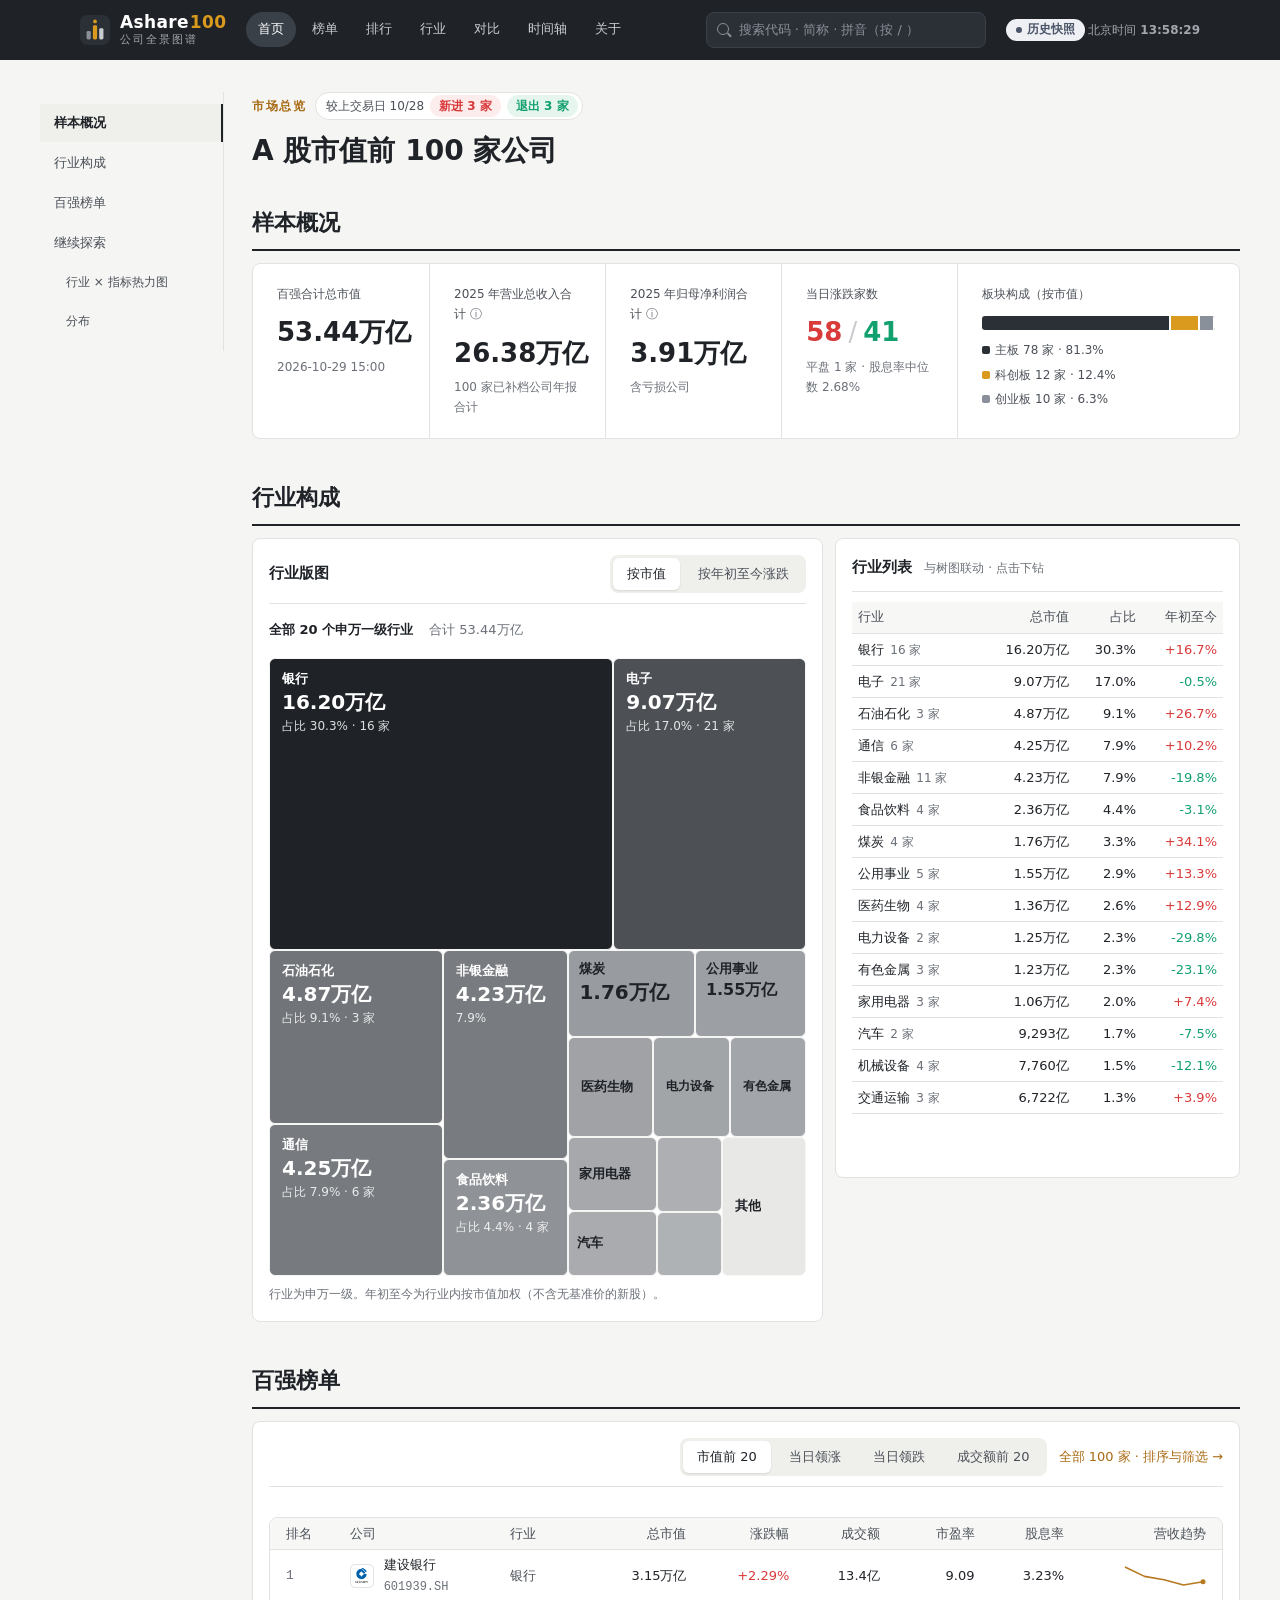
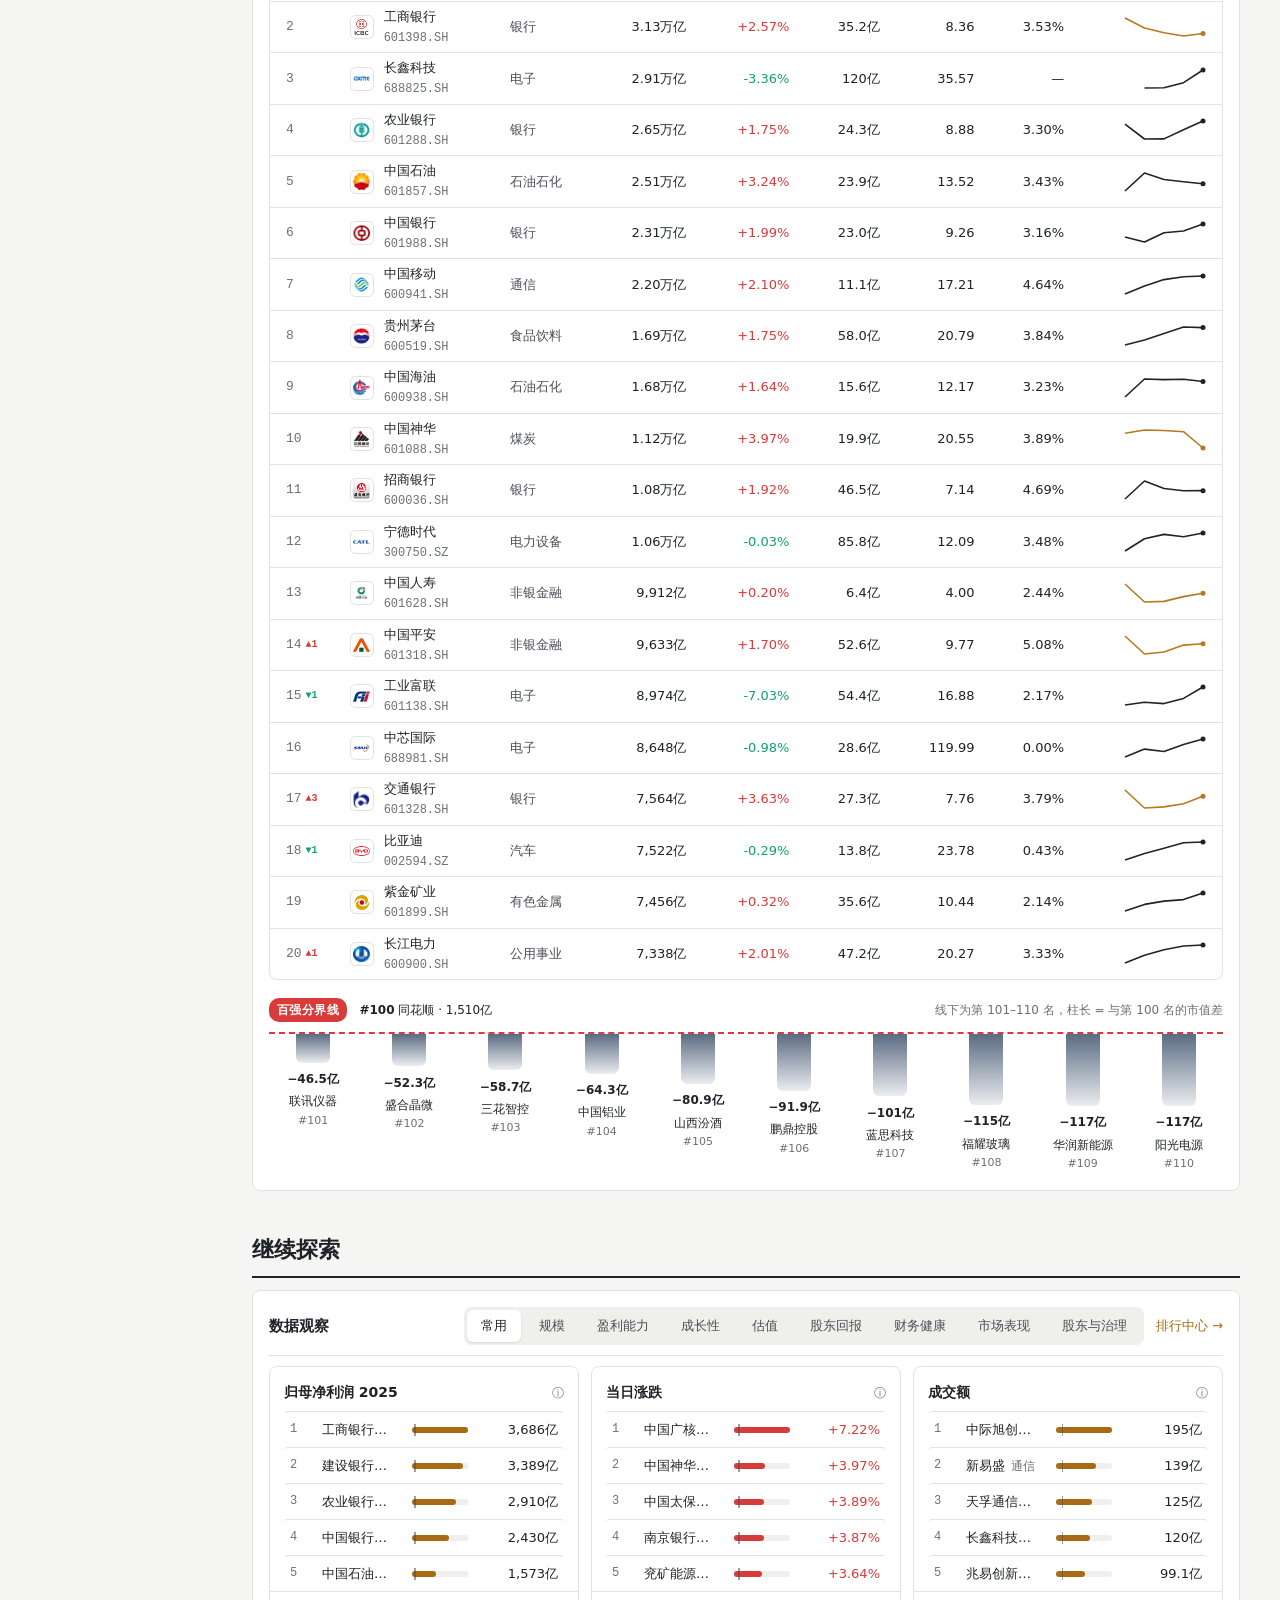
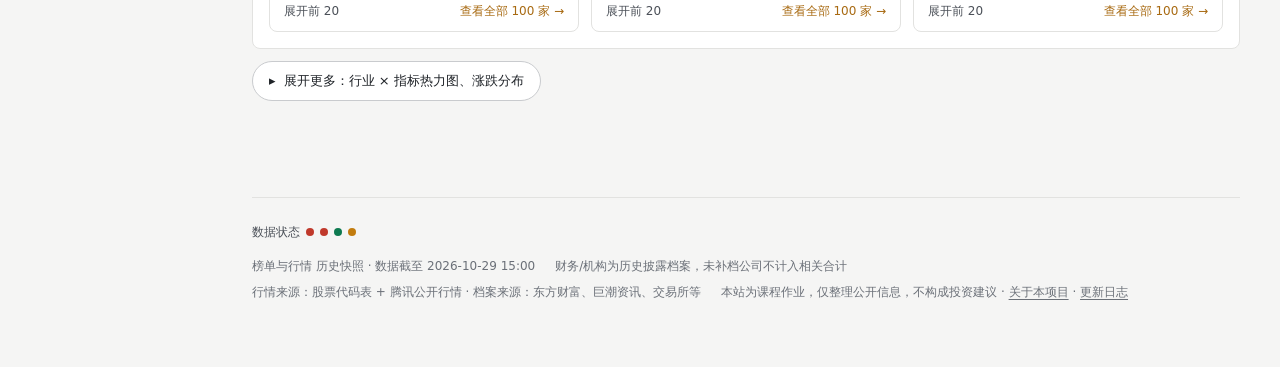
==== commit 01eeb4d1: "Fill new-entrant profiles automatically and speed up data runs Profiles and review - SW industry fro" ====
--- a/ashare100/ashare100/web/index.html
+++ b/ashare100/ashare100/web/index.html
@@ -5,15 +5,15 @@
 <meta name="viewport" content="width=device-width, initial-scale=1">
 <title>Ashare100 · 公司全景图谱</title>
 <link rel="icon" href="data:image/svg+xml,%3Csvg xmlns=%27http://www.w3.org/2000/svg%27 viewBox=%270 0 32 32%27%3E%3Crect width=%2732%27 height=%2732%27 rx=%278%27 fill=%27%232B3036%27/%3E%3Crect x=%277%27 y=%2717%27 width=%274.5%27 height=%279%27 rx=%271.5%27 fill=%27%238A9099%27/%3E%3Crect x=%2713.75%27 y=%2711%27 width=%274.5%27 height=%2715%27 rx=%271.5%27 fill=%27%23D99A1E%27/%3E%3Crect x=%2720.5%27 y=%2714%27 width=%274.5%27 height=%2712%27 rx=%271.5%27 fill=%27%23C9CCD1%27/%3E%3Ccircle cx=%2716%27 cy=%276.8%27 r=%272%27 fill=%27%23D99A1E%27/%3E%3C/svg%3E">
-<link rel="stylesheet" href="style.css?v=20261028h3">
+<link rel="stylesheet" href="style.css?v=20261030l">
 </head>
 <body>
 <div id="app"></div>
 <script src="data.js?v=20261026g"></script>
 <script src="extra.js?v=20261026g"></script>
-<script src="logos.js?v=20261027p16"></script>
-<script src="live-data.js?v=20261027p15"></script>
-<script src="changelog.js?v=20261028h3"></script>
-<script src="app.js?v=20261028h3"></script>
+<script src="logos.js?v=20261030l"></script>
+<script src="live-data.js?v=20261030l"></script>
+<script src="changelog.js?v=20261030m"></script>
+<script src="app.js?v=20261030l"></script>
 </body>
 </html>
--- a/ashare100/ashare100/web/style.css
+++ b/ashare100/ashare100/web/style.css
@@ -283,7 +283,9 @@
 .metric .k{font-size:var(--fs-xs);color:var(--color-text-secondary);letter-spacing:.04em}
 .metric .v{margin-top:var(--sp-2);font-size:24px;line-height:1.15;font-weight:500;white-space:nowrap}
 .metric .s{margin-top:var(--sp-1);font-size:var(--fs-xs);color:var(--color-text-faint);white-space:nowrap;overflow:hidden;text-overflow:ellipsis}
-.metric.big .v{font-size:var(--fs-metric);font-weight:600}
+.metric.big .v{font-size:var(--fs-metric);font-weight:600;display:flex;flex-wrap:wrap;align-items:center;column-gap:var(--sp-2);row-gap:4px;white-space:normal}
+.metric.big .v>span{white-space:nowrap}
+.metric.big .v .chg{margin-left:0}
 .chg{display:inline-flex;align-items:center;gap:3px;margin-left:var(--sp-2);font-size:var(--fs-sm);font-weight:500;padding:2px 8px;border-radius:var(--radius-sm)}
 .chg.up{background:rgba(201,79,73,.09)}
 .chg.down{background:rgba(35,130,103,.09)}
@@ -1244,7 +1246,25 @@
 
 /* 临界区与出榜历史档 */
 .watchlist{display:grid;grid-template-columns:repeat(auto-fill,minmax(300px,1fr));gap:0 24px;margin-bottom:var(--sp-6);padding:8px 16px;border:1px solid var(--color-border);border-radius:var(--radius);background:var(--color-surface)}
-.wl-row{display:grid;grid-template-columns:40px 1fr auto;grid-template-areas:"r n v" "r c g";align-items:baseline;gap:0 8px;padding:8px 0;border-bottom:1px solid var(--color-border);font-variant-numeric:tabular-nums}
+.cutzone{margin-top:18px}
+.cutline{position:relative;display:flex;flex-wrap:wrap;align-items:center;gap:6px 12px;padding-bottom:10px;border-bottom:2px dashed var(--color-market-up);font-size:12px}
+.cut-tag{padding:2px 8px;border-radius:10px;background:var(--color-market-up);color:#fff;font-weight:600;letter-spacing:.04em}
+.cut-last{color:var(--color-text-primary);text-decoration:none;font-variant-numeric:tabular-nums}.cut-last:hover{text-decoration:underline}
+.cut-note{margin-left:auto;color:var(--color-text-faint)}
+.sink{display:grid;grid-template-columns:repeat(10,minmax(0,1fr));gap:8px;padding-top:0}
+.sink-col{display:flex;flex-direction:column;align-items:center;min-width:0;color:inherit;text-decoration:none;text-align:center}
+.sink-bar{display:block;width:60%;max-width:34px;border-radius:0 0 6px 6px;background:linear-gradient(180deg,#5B6B82 0%,rgba(91,107,130,.12) 100%);transform-origin:top;animation:sinkIn .6s cubic-bezier(.2,.7,.2,1) both;animation-delay:var(--d)}
+.sink-col:hover .sink-bar{filter:saturate(1.6)}
+.sink-gap{margin-top:6px;font-size:12px;font-weight:600;font-variant-numeric:tabular-nums;color:var(--color-text-primary);white-space:nowrap}
+.sink-n{margin-top:2px;max-width:100%;font-size:12px;white-space:nowrap;overflow:hidden;text-overflow:ellipsis}
+.sink-col:hover .sink-n{color:var(--color-brand);text-decoration:underline}
+.sink-col small{font-size:11px;color:var(--color-text-faint);font-variant-numeric:tabular-nums}
+@keyframes sinkIn{from{transform:scaleY(0)}to{transform:scaleY(1)}}
+@media (prefers-reduced-motion:reduce){.sink-bar{animation:none}}
+@media (max-width:760px){.sink{grid-template-columns:repeat(10,64px);overflow-x:auto;padding-bottom:6px}.cut-note{margin-left:0}}
+a.wl-row{color:inherit;text-decoration:none}a.wl-row:hover .n{text-decoration:underline}
+.wl-row .wl-logo{grid-area:l;align-self:center}
+.wl-row{display:grid;grid-template-columns:28px 40px 1fr auto;grid-template-areas:"l r n v" "l r c g";align-items:baseline;gap:0 8px;padding:8px 0;border-bottom:1px solid var(--color-border);font-variant-numeric:tabular-nums}
 .wl-row b{grid-area:r;color:var(--color-text-faint)}.wl-row .n{grid-area:n;font-weight:600}.wl-row small{grid-area:c;color:var(--color-text-faint)}
 .wl-row .v{grid-area:v;text-align:right}.wl-row .gap{grid-area:g;text-align:right;font-size:12px;color:var(--color-text-secondary)}
 
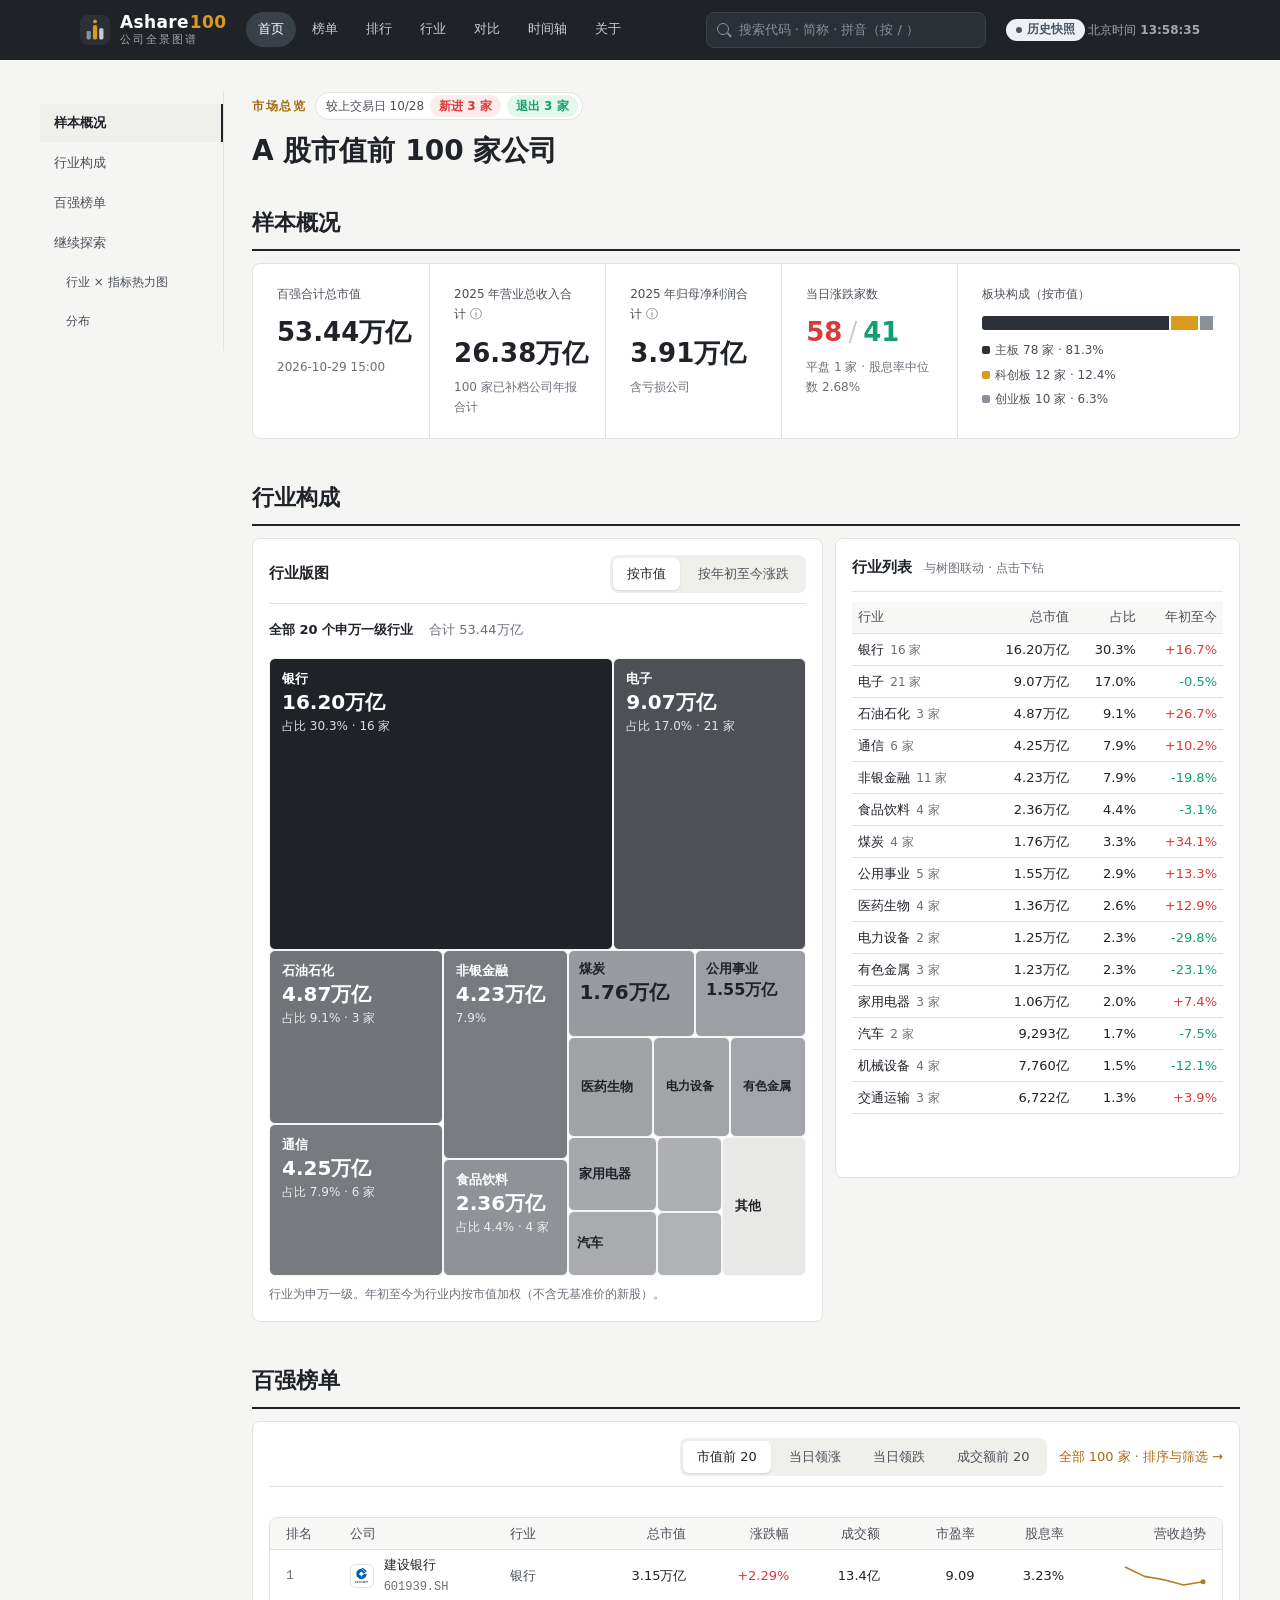
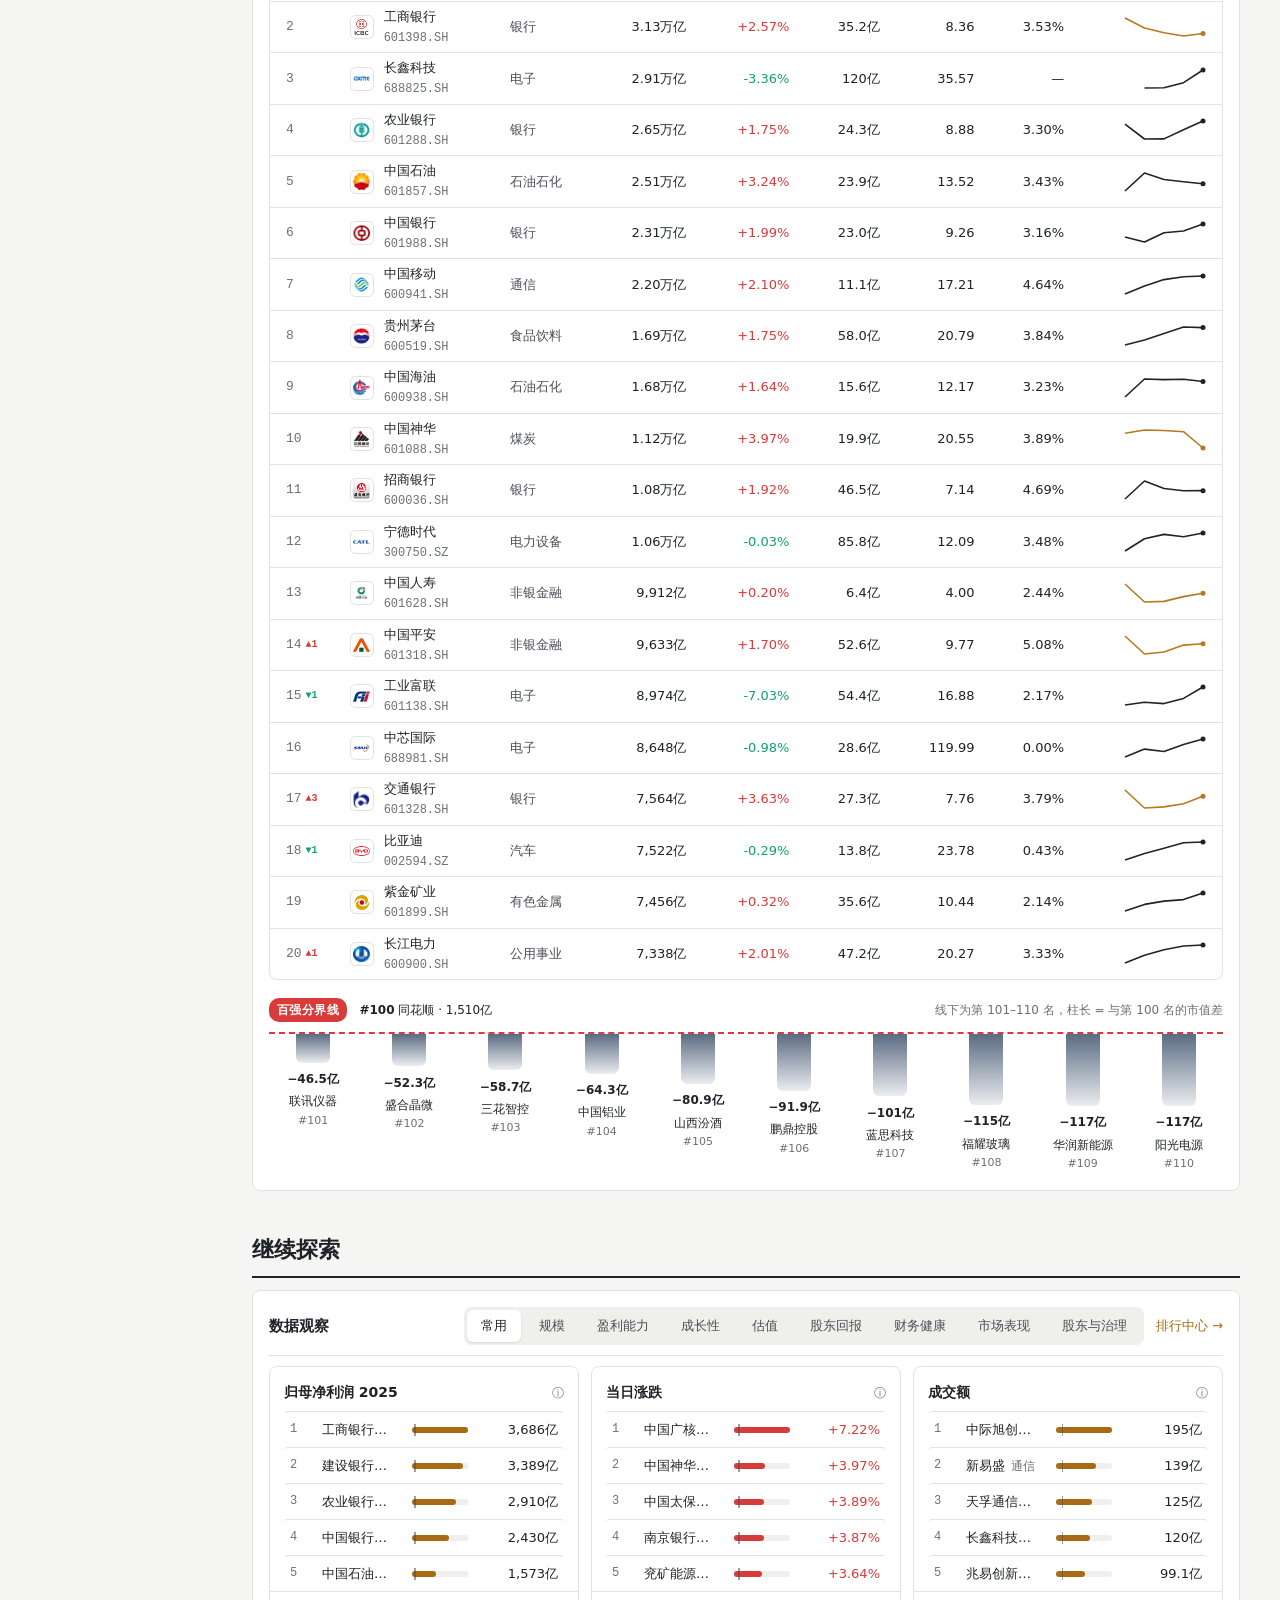
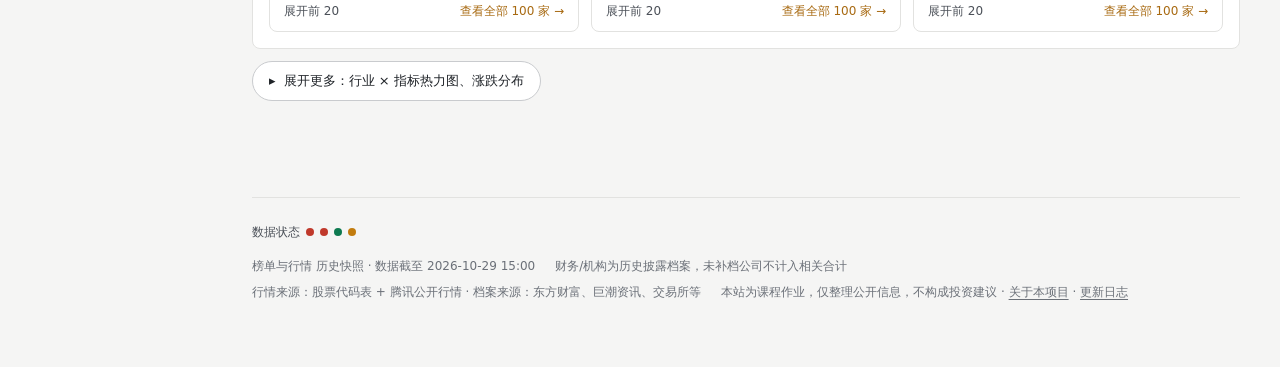
==== commit 771e5ef0: "Add Inovance logo and fix today's changelog times - 300124.SZ: official INOVANCE wordmark (public do" ====
--- a/ashare100/ashare100/web/index.html
+++ b/ashare100/ashare100/web/index.html
@@ -11,9 +11,9 @@
 <div id="app"></div>
 <script src="data.js?v=20261026g"></script>
 <script src="extra.js?v=20261026g"></script>
-<script src="logos.js?v=20261030l"></script>
+<script src="logos.js?v=20261030n"></script>
 <script src="live-data.js?v=20261030l"></script>
-<script src="changelog.js?v=20261030m"></script>
+<script src="changelog.js?v=20261030n"></script>
 <script src="app.js?v=20261030l"></script>
 </body>
 </html>
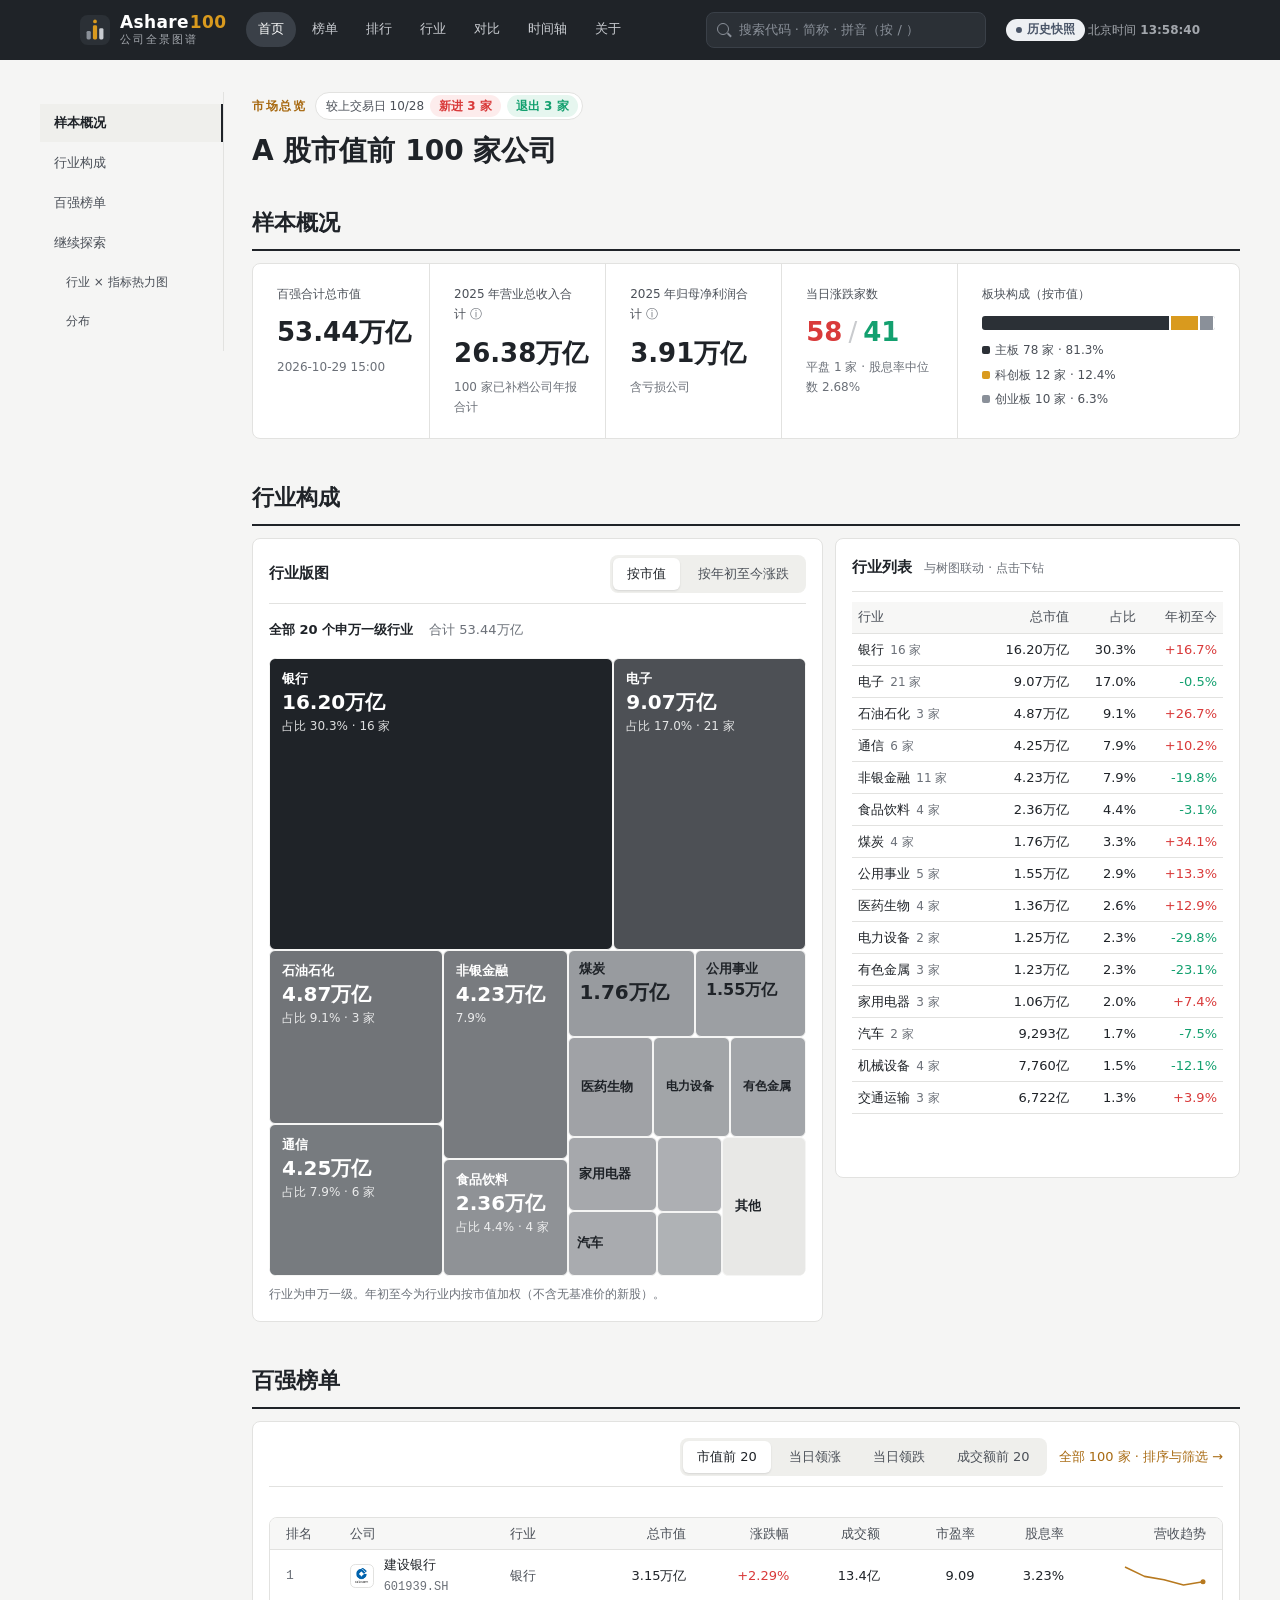
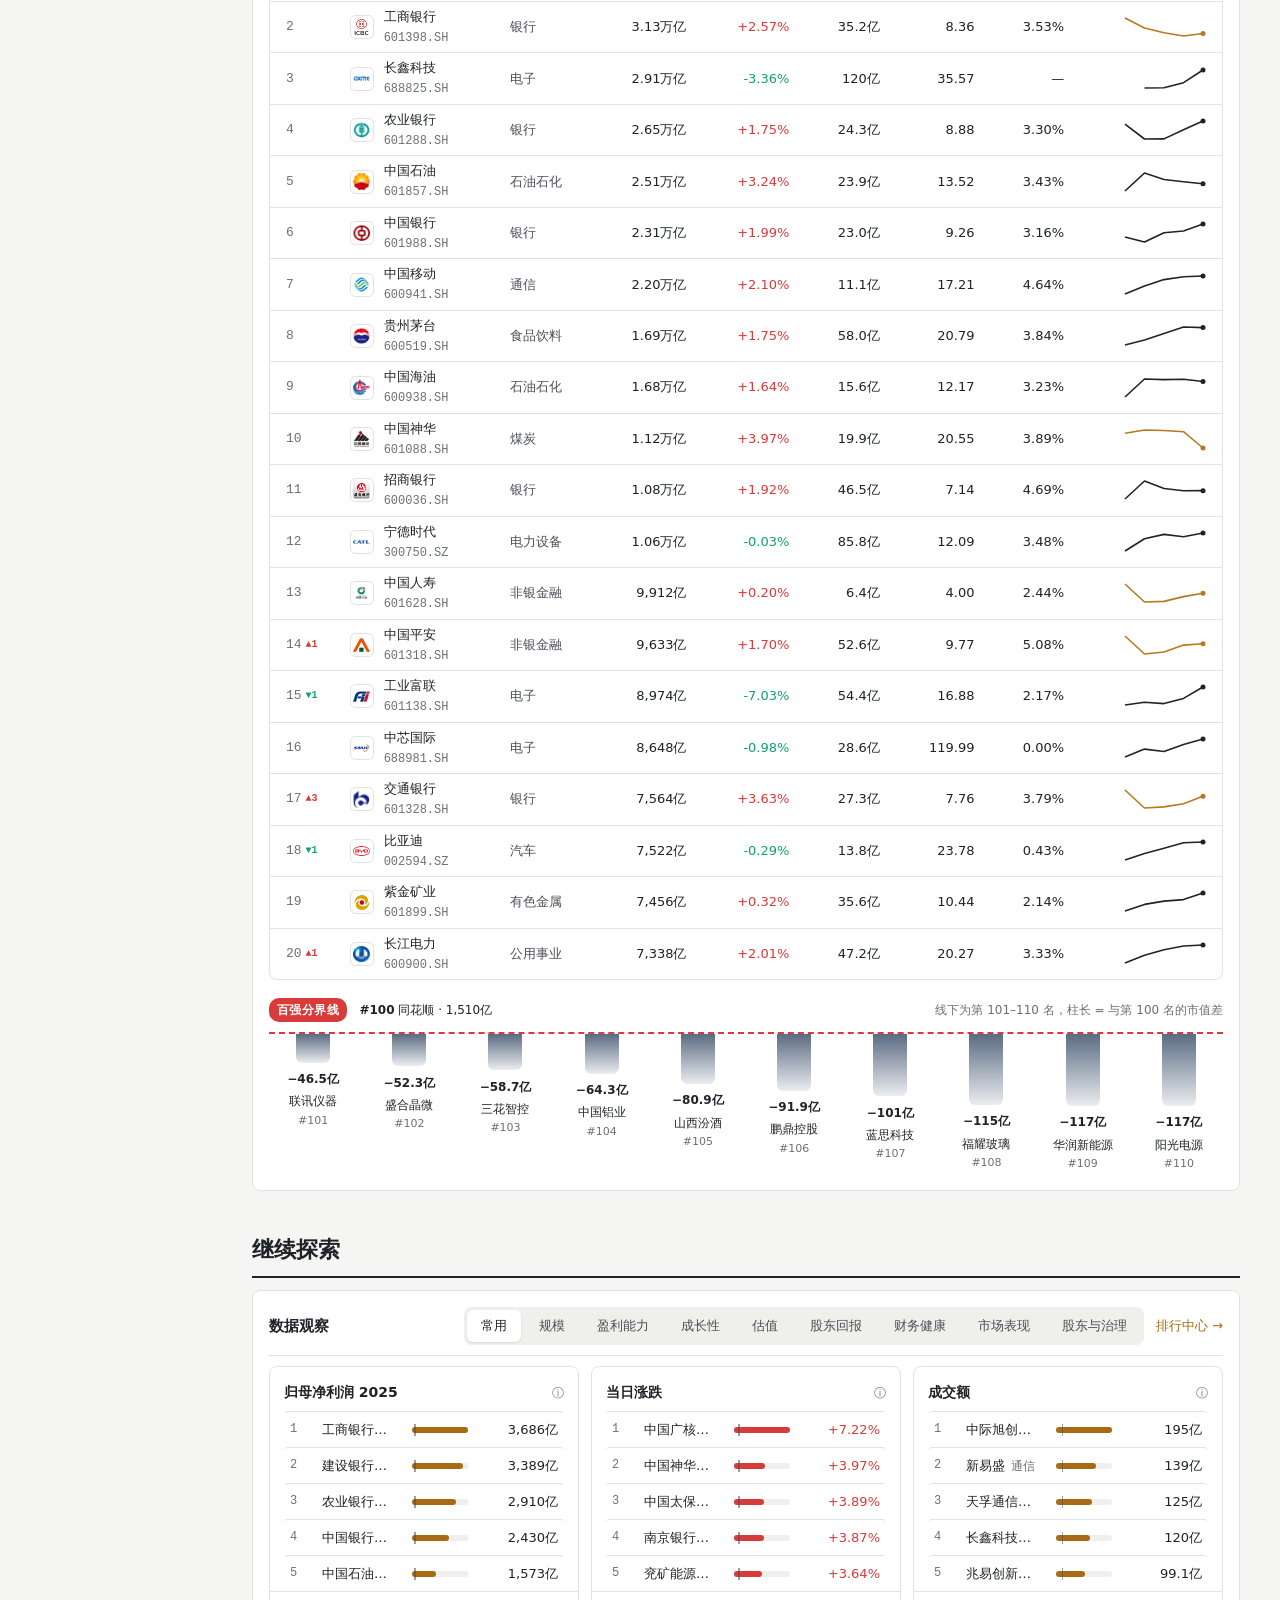
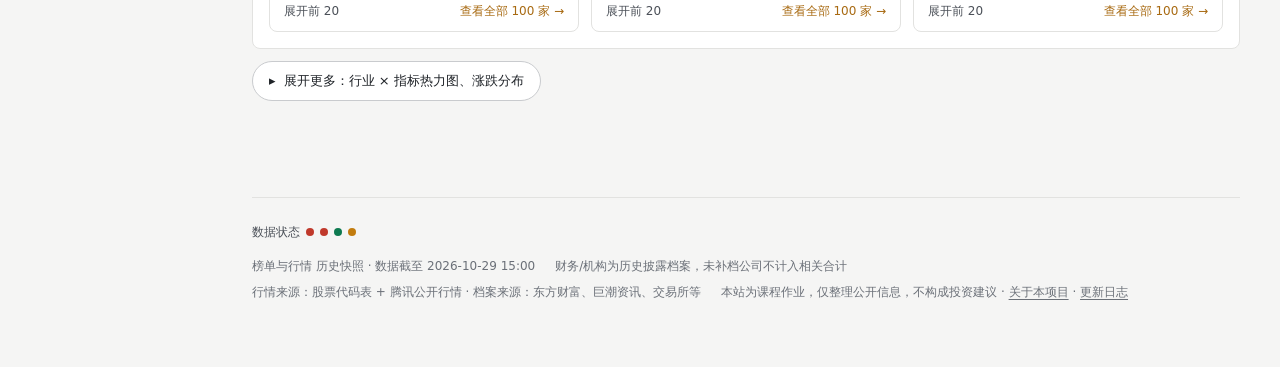
==== commit 7e91b983: "Allow stale disclosures right after the top 100 changes The 11:35 run failed validation because 3000" ====
--- a/ashare100/ashare100/web/index.html
+++ b/ashare100/ashare100/web/index.html
@@ -13,7 +13,7 @@
 <script src="extra.js?v=20261026g"></script>
 <script src="logos.js?v=20261030n"></script>
 <script src="live-data.js?v=20261030l"></script>
-<script src="changelog.js?v=20261030n"></script>
+<script src="changelog.js?v=20261030o"></script>
 <script src="app.js?v=20261030l"></script>
 </body>
 </html>
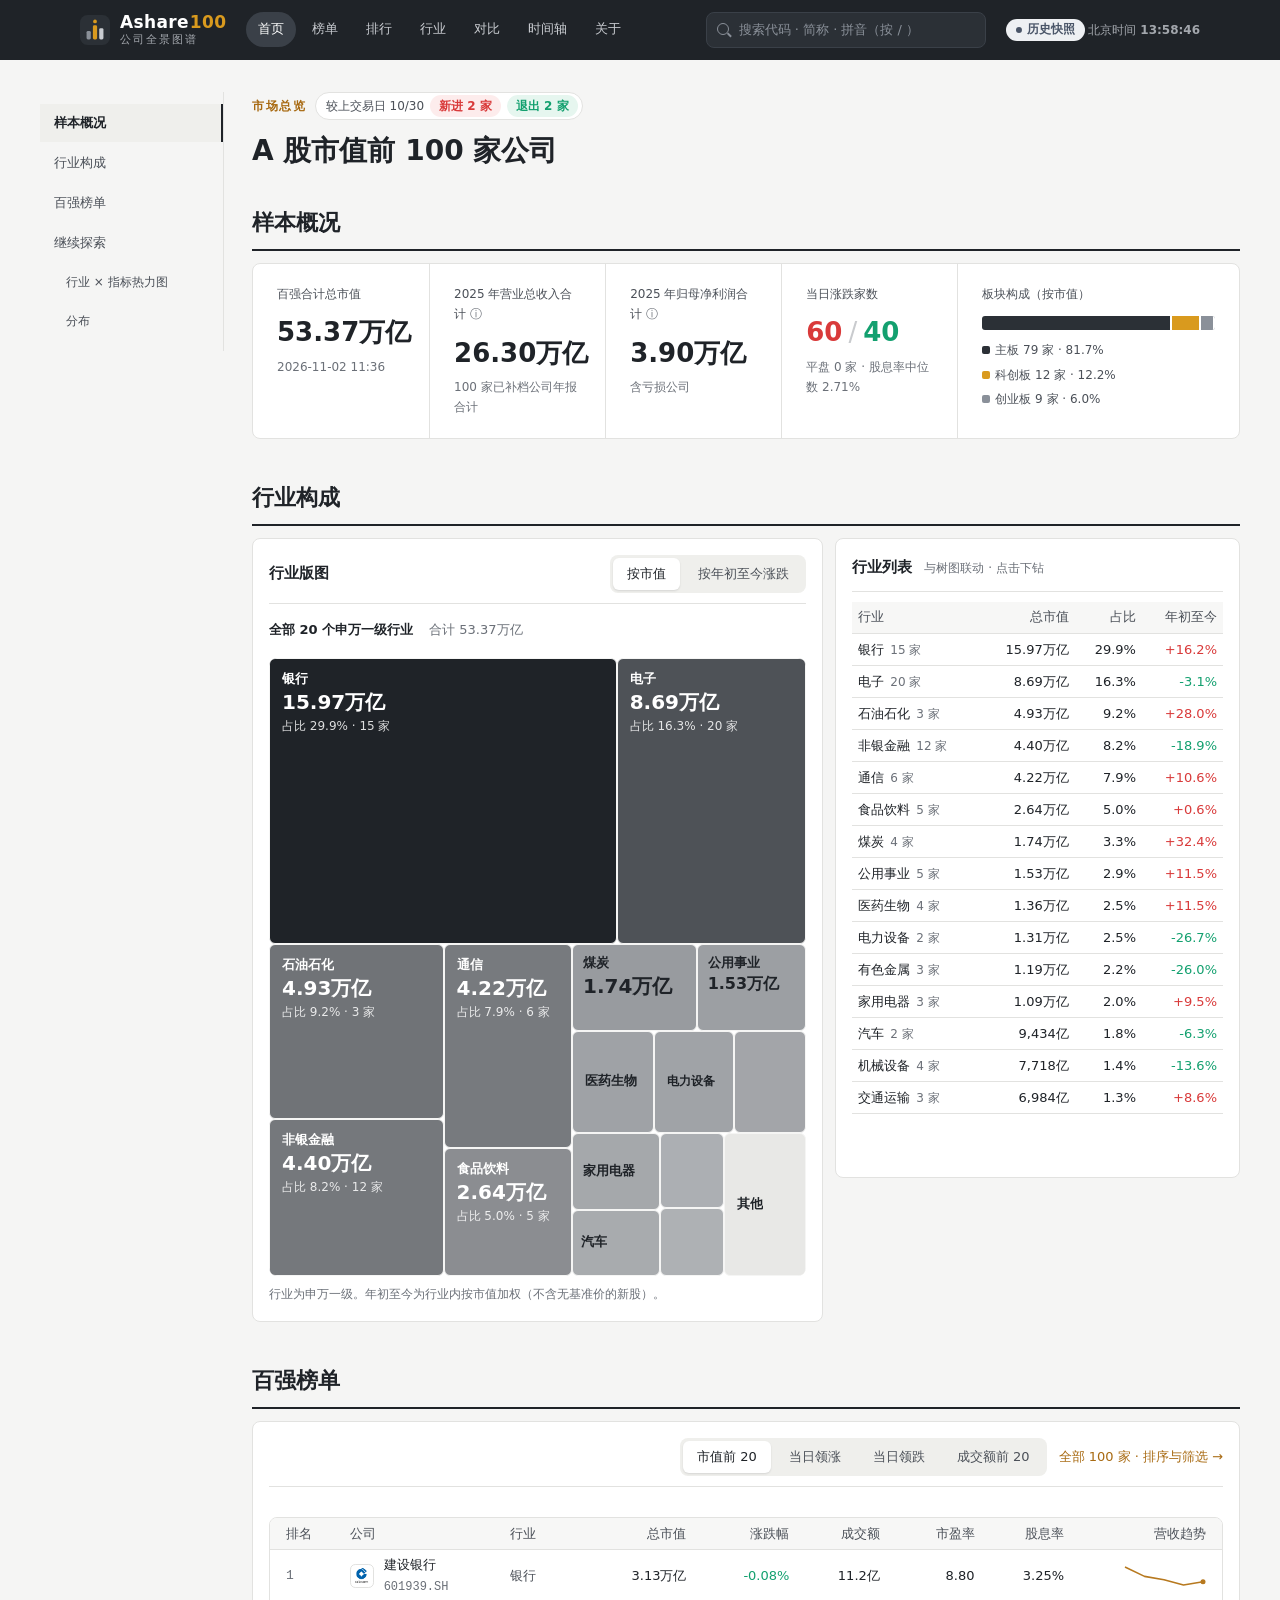
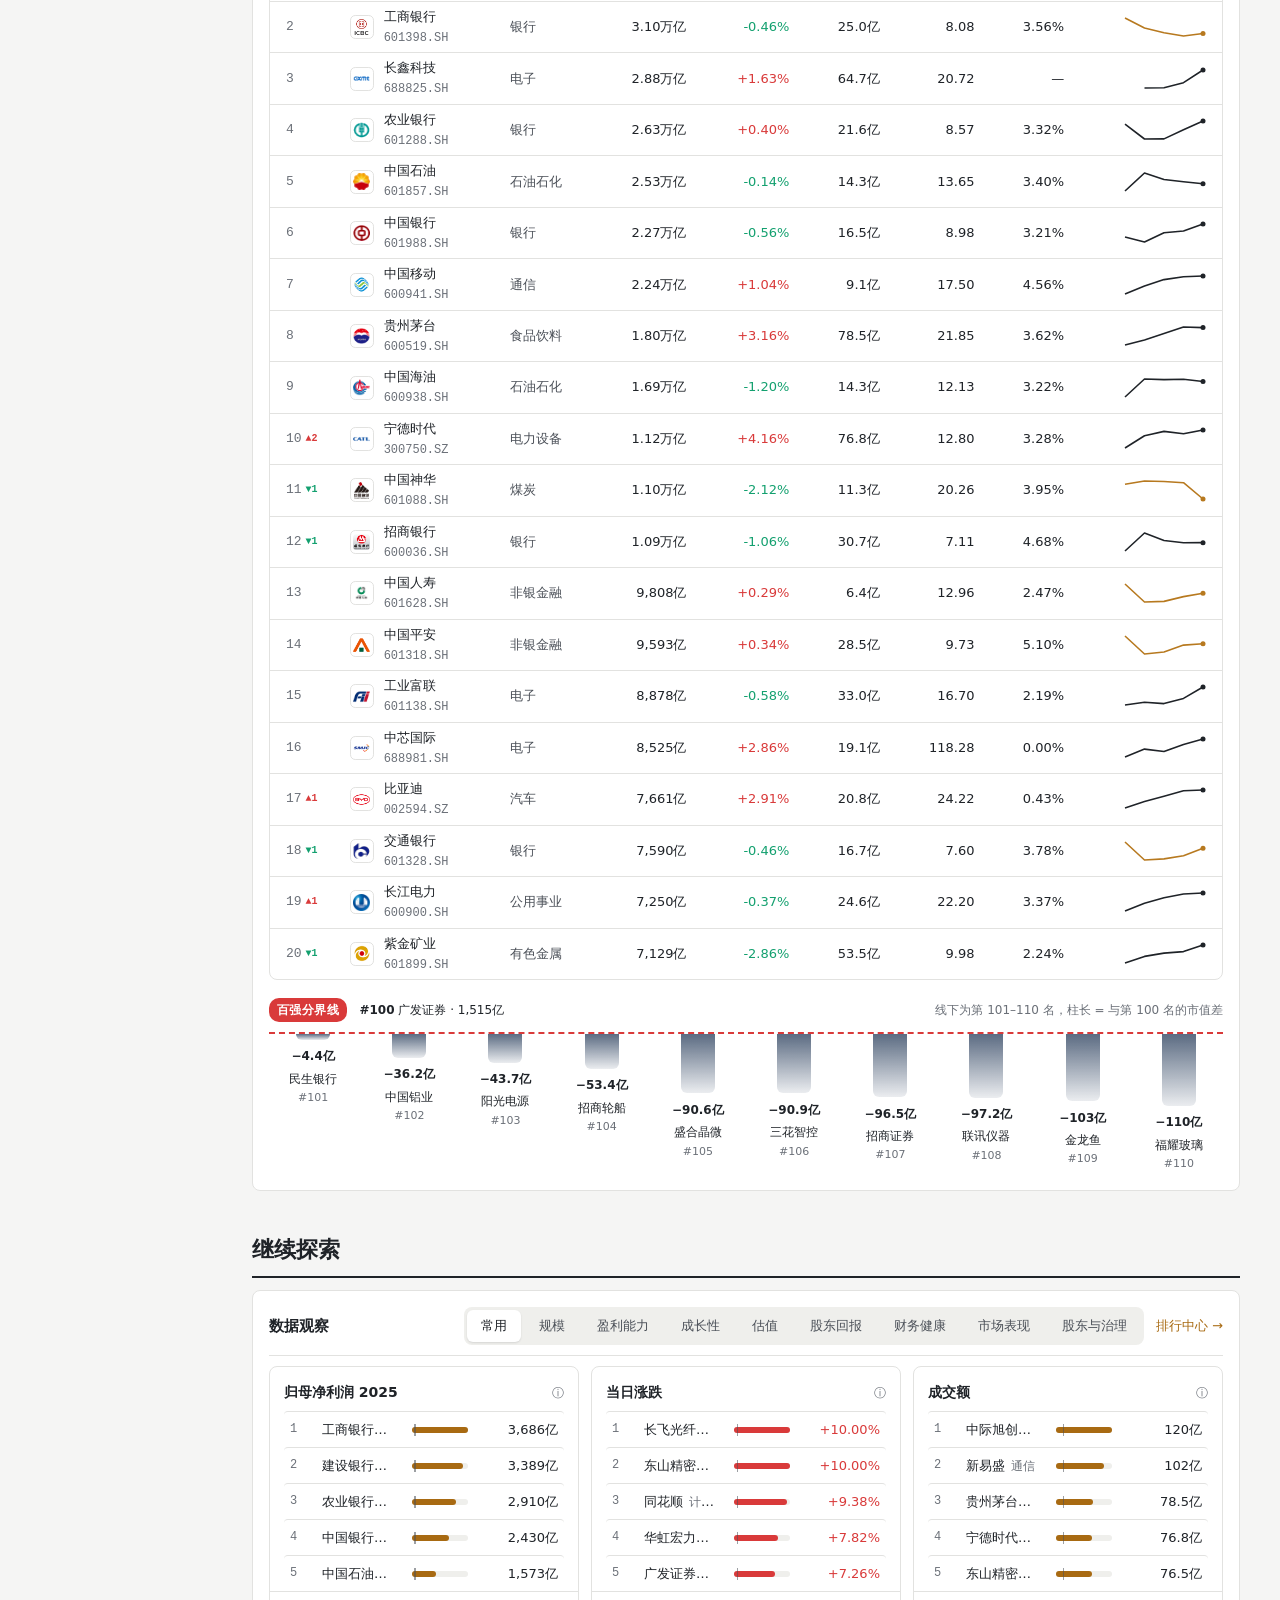
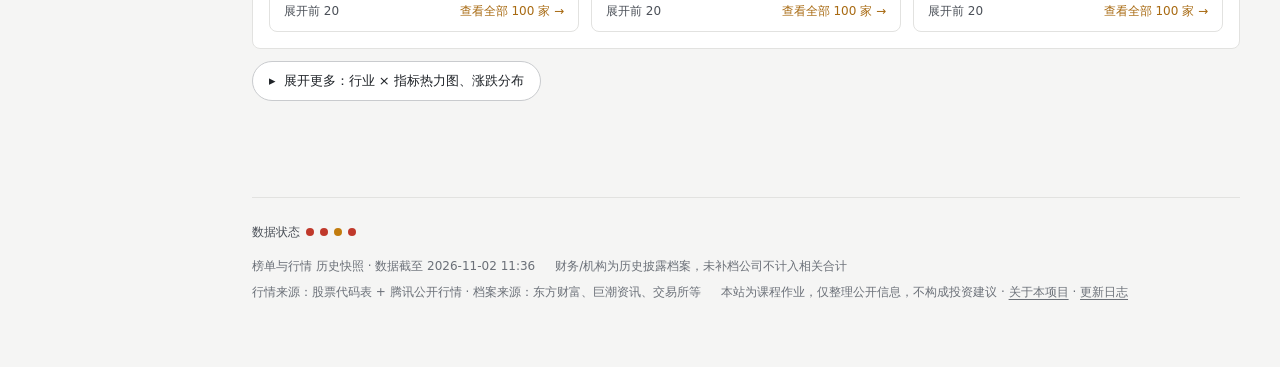
==== commit bf28fd99: "Fix same-day ranking changes blocking metrics validation" ====
--- a/ashare100/ashare100/web/index.html
+++ b/ashare100/ashare100/web/index.html
@@ -13,7 +13,7 @@
 <script src="extra.js?v=20261026g"></script>
 <script src="logos.js?v=20261030n"></script>
 <script src="live-data.js?v=20261030l"></script>
-<script src="changelog.js?v=20261030o"></script>
+<script src="changelog.js?v=20261102a"></script>
 <script src="app.js?v=20261030l"></script>
 </body>
 </html>
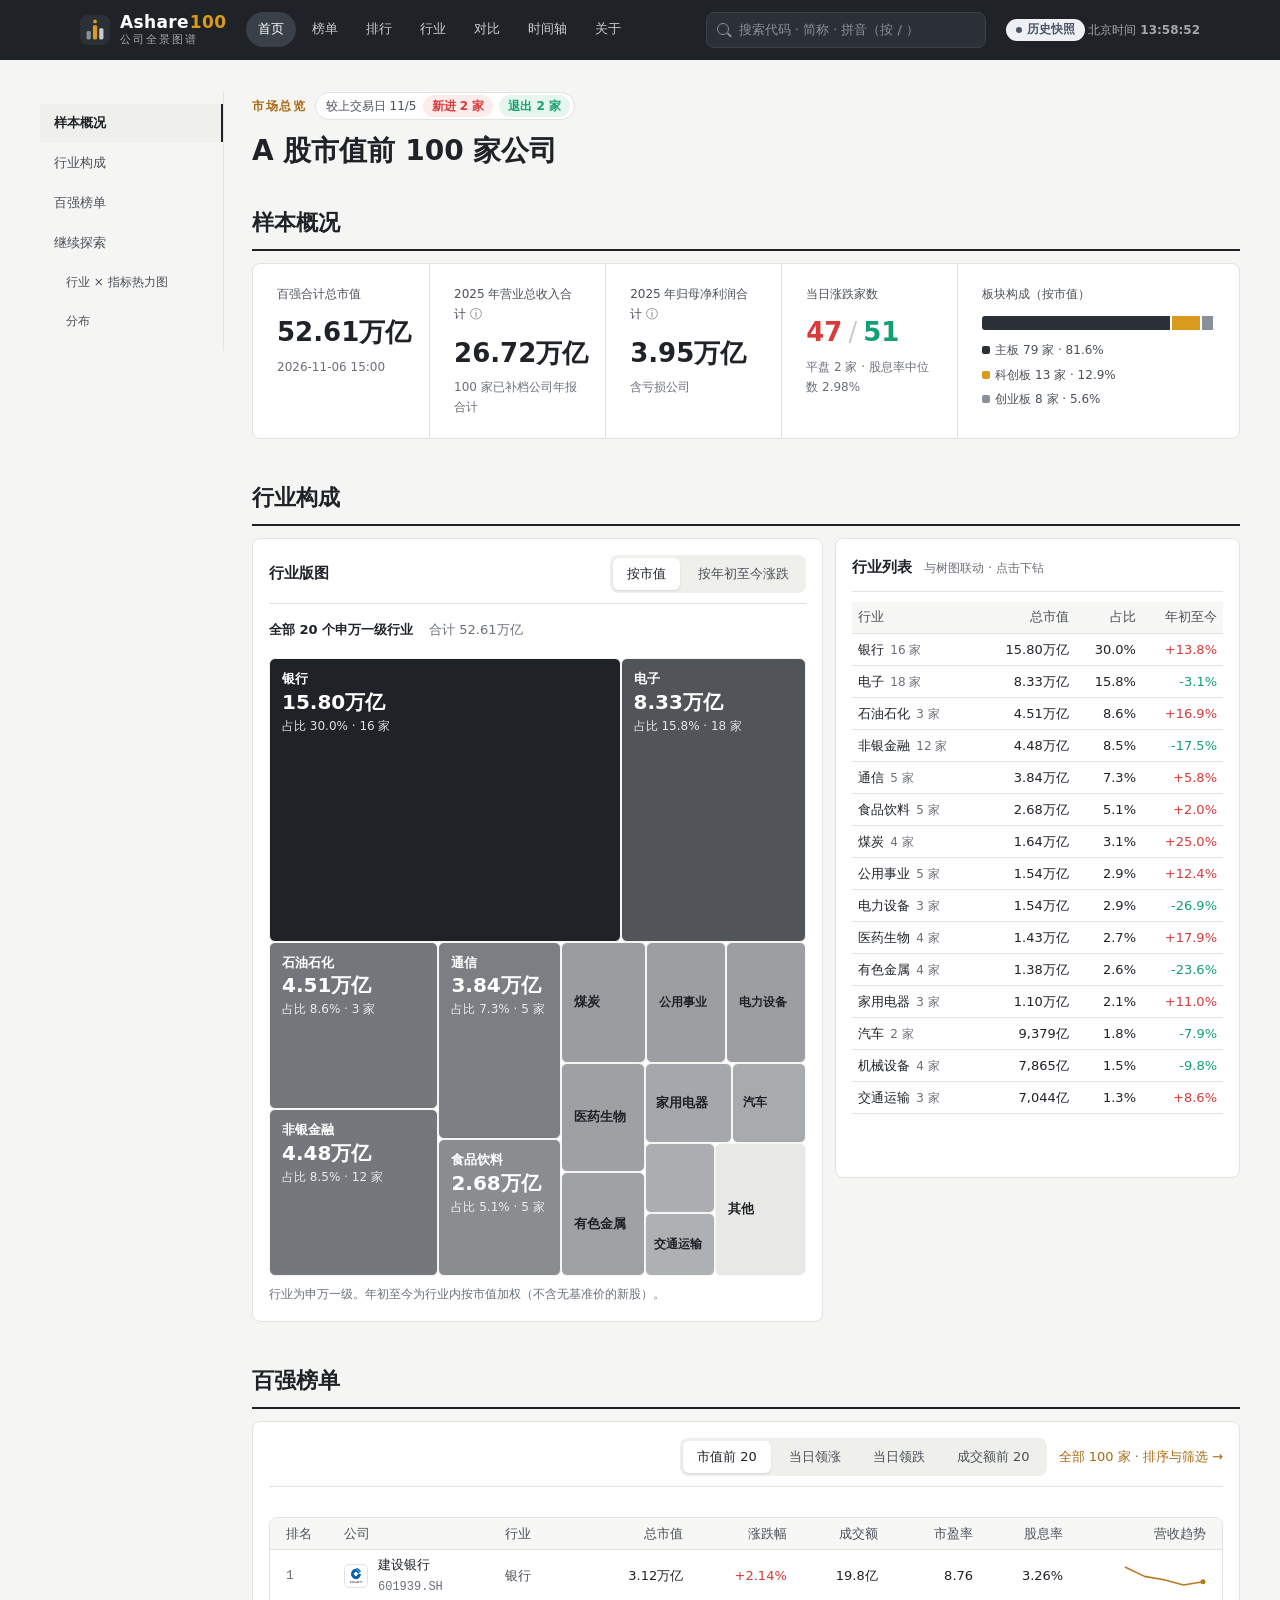
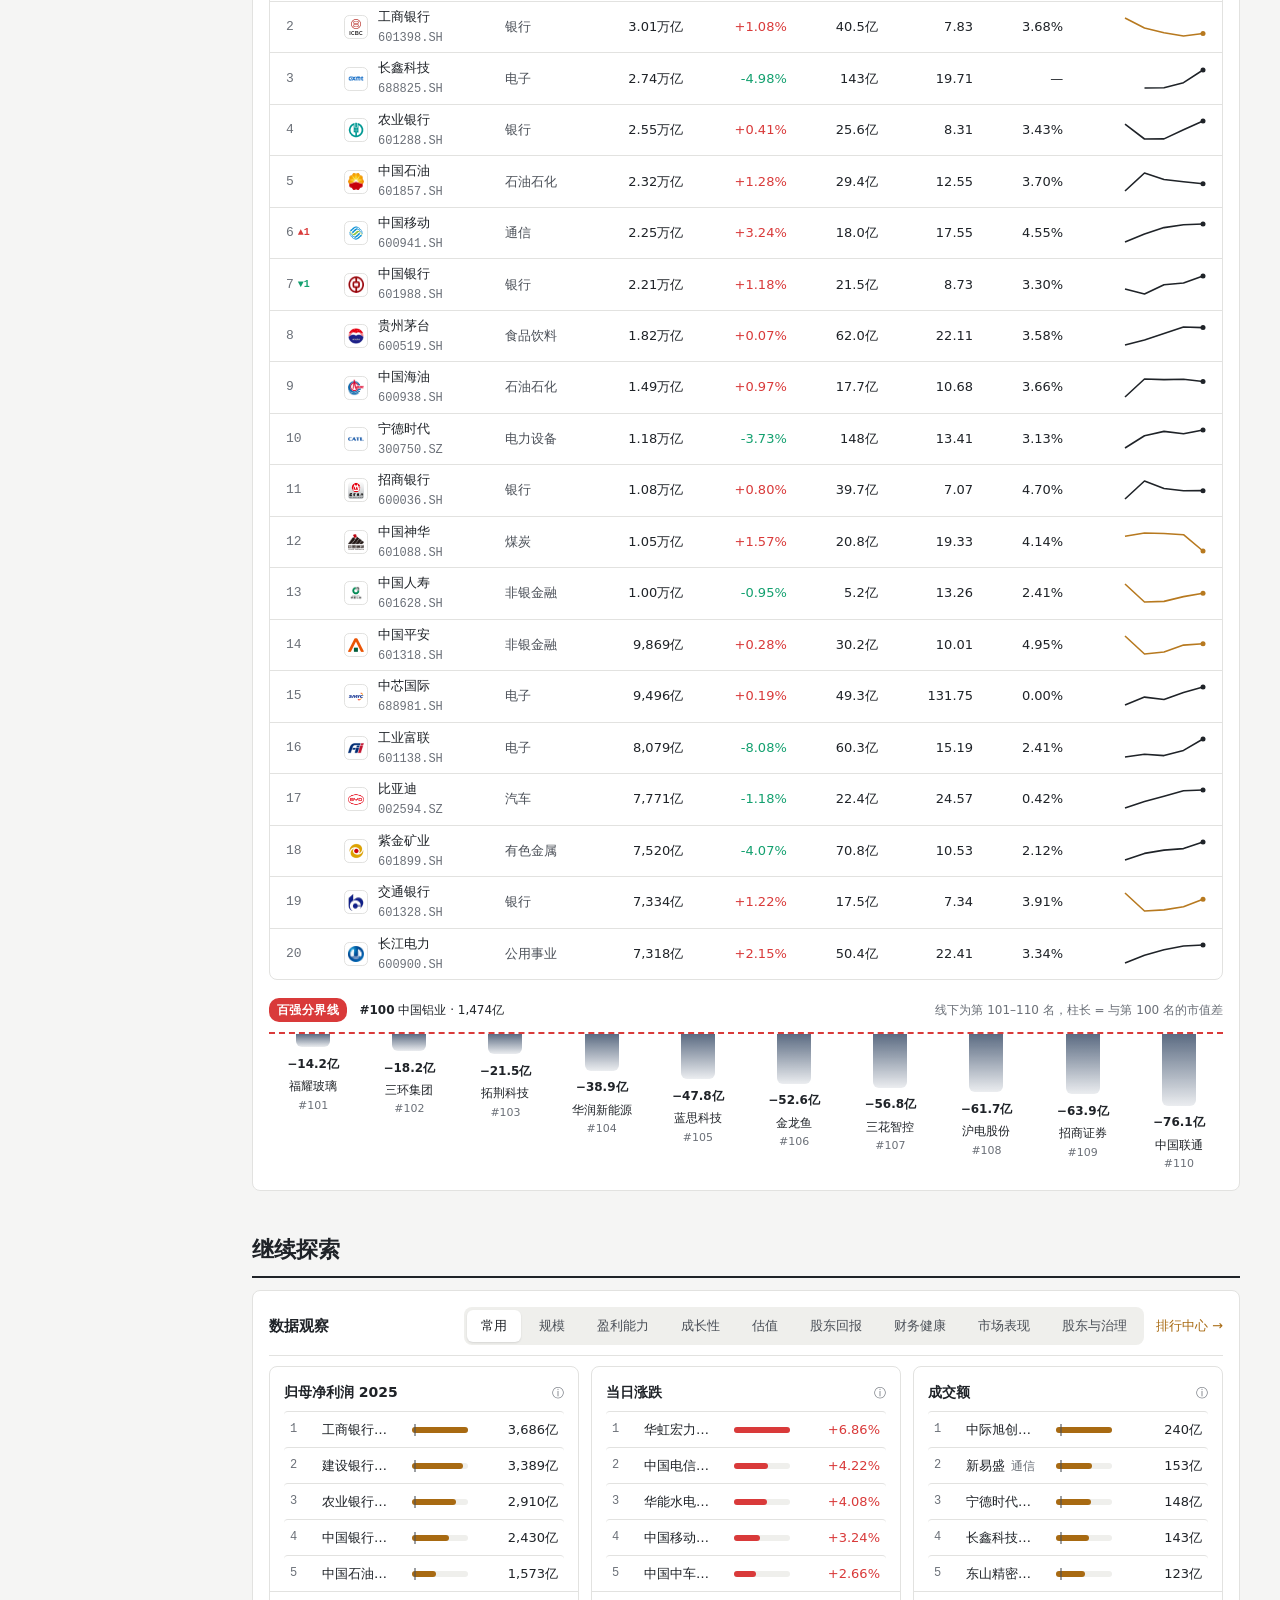
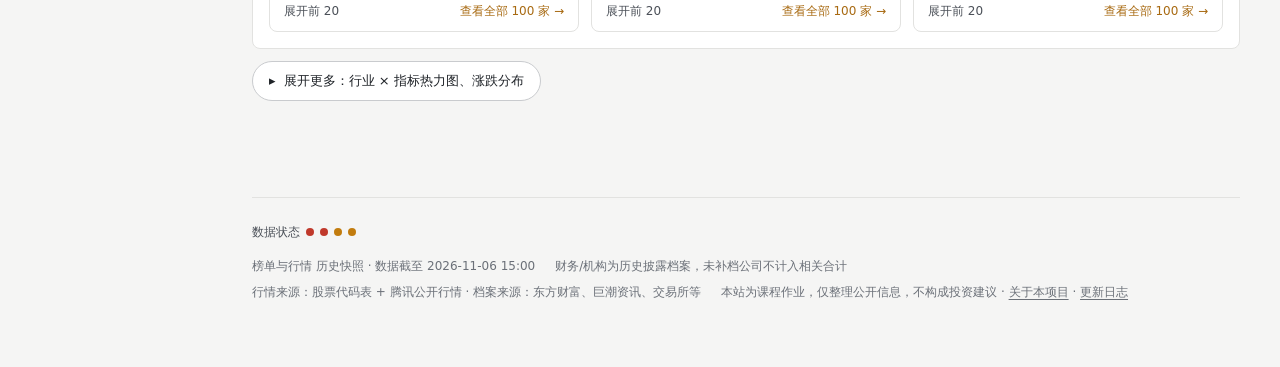
==== commit 48a5ceac: "Retry Pages deploys rejected by an in-progress deployment Daily price metrics #36 and #41 computed a" ====
--- a/ashare100/ashare100/web/index.html
+++ b/ashare100/ashare100/web/index.html
@@ -13,7 +13,7 @@
 <script src="extra.js?v=20261026g"></script>
 <script src="logos.js?v=20261030n"></script>
 <script src="live-data.js?v=20261030l"></script>
-<script src="changelog.js?v=20261102a"></script>
+<script src="changelog.js?v=20261107a"></script>
 <script src="app.js?v=20261030l"></script>
 </body>
 </html>
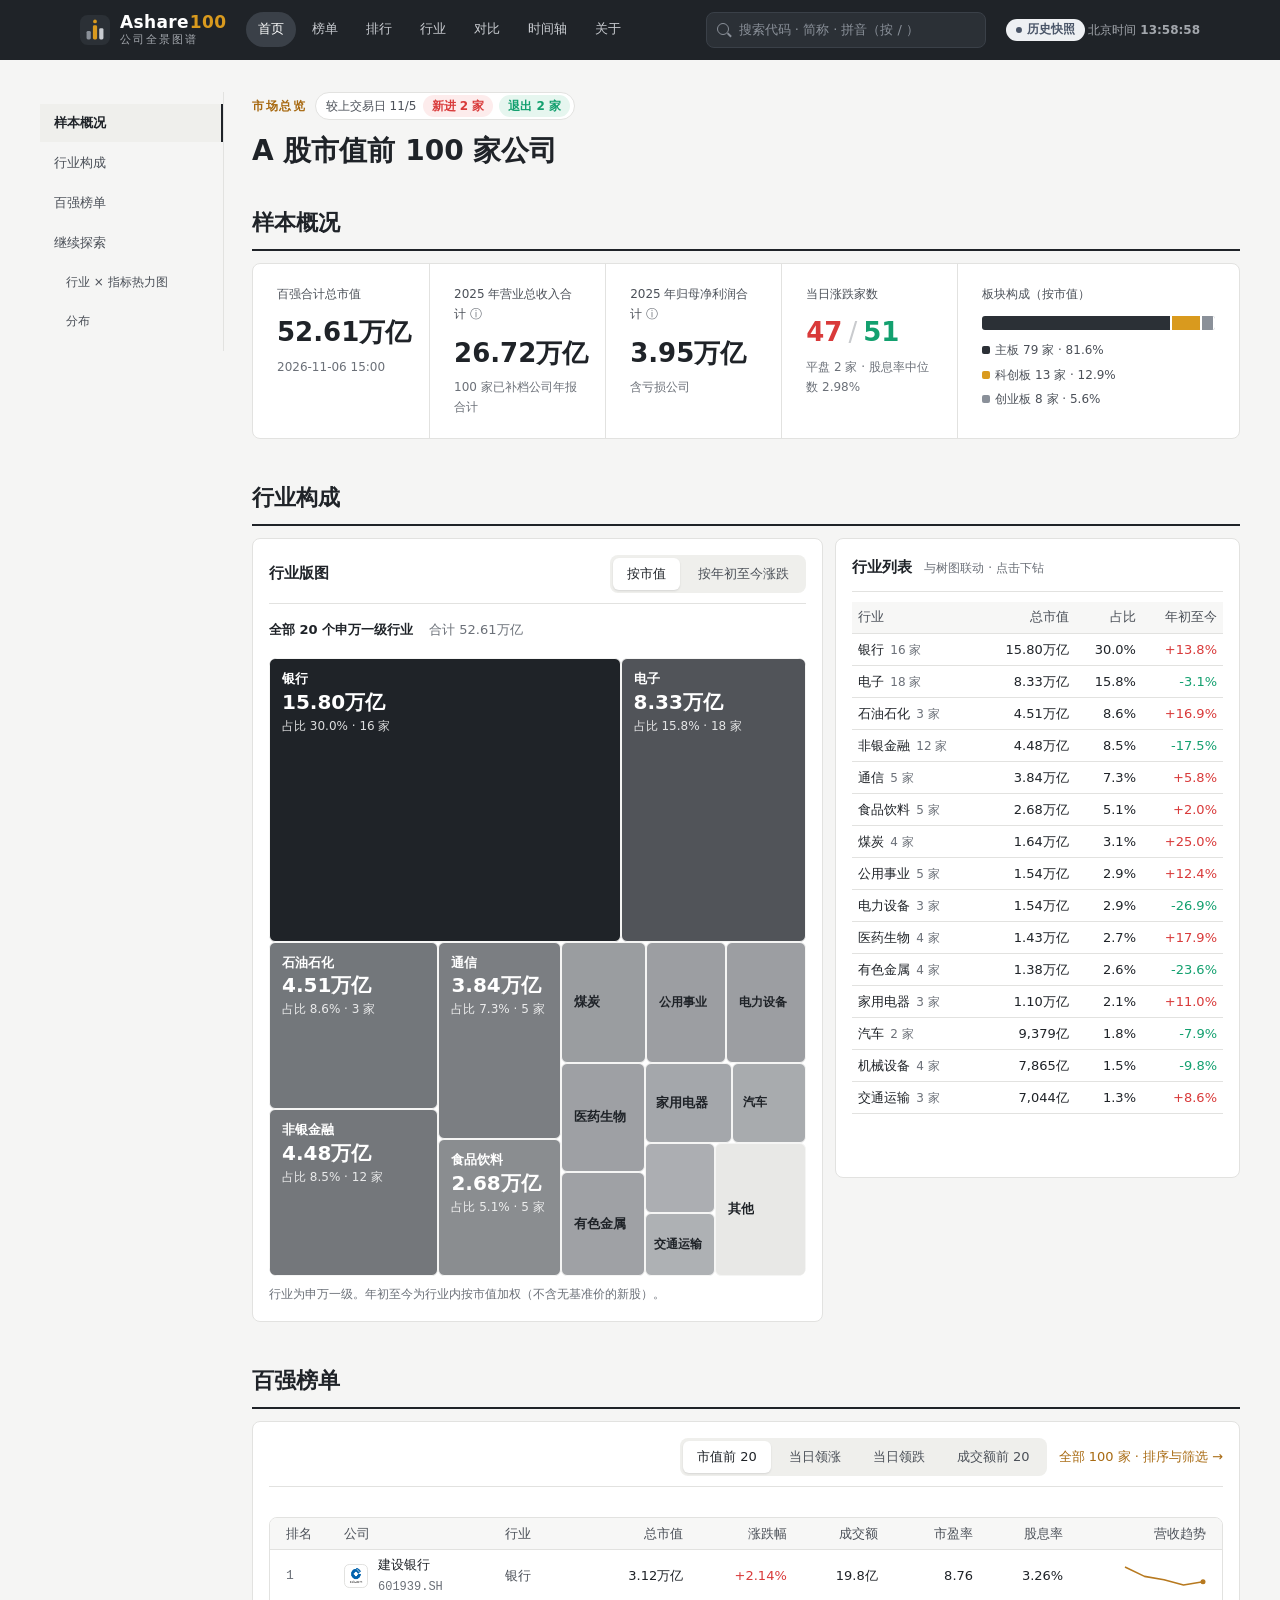
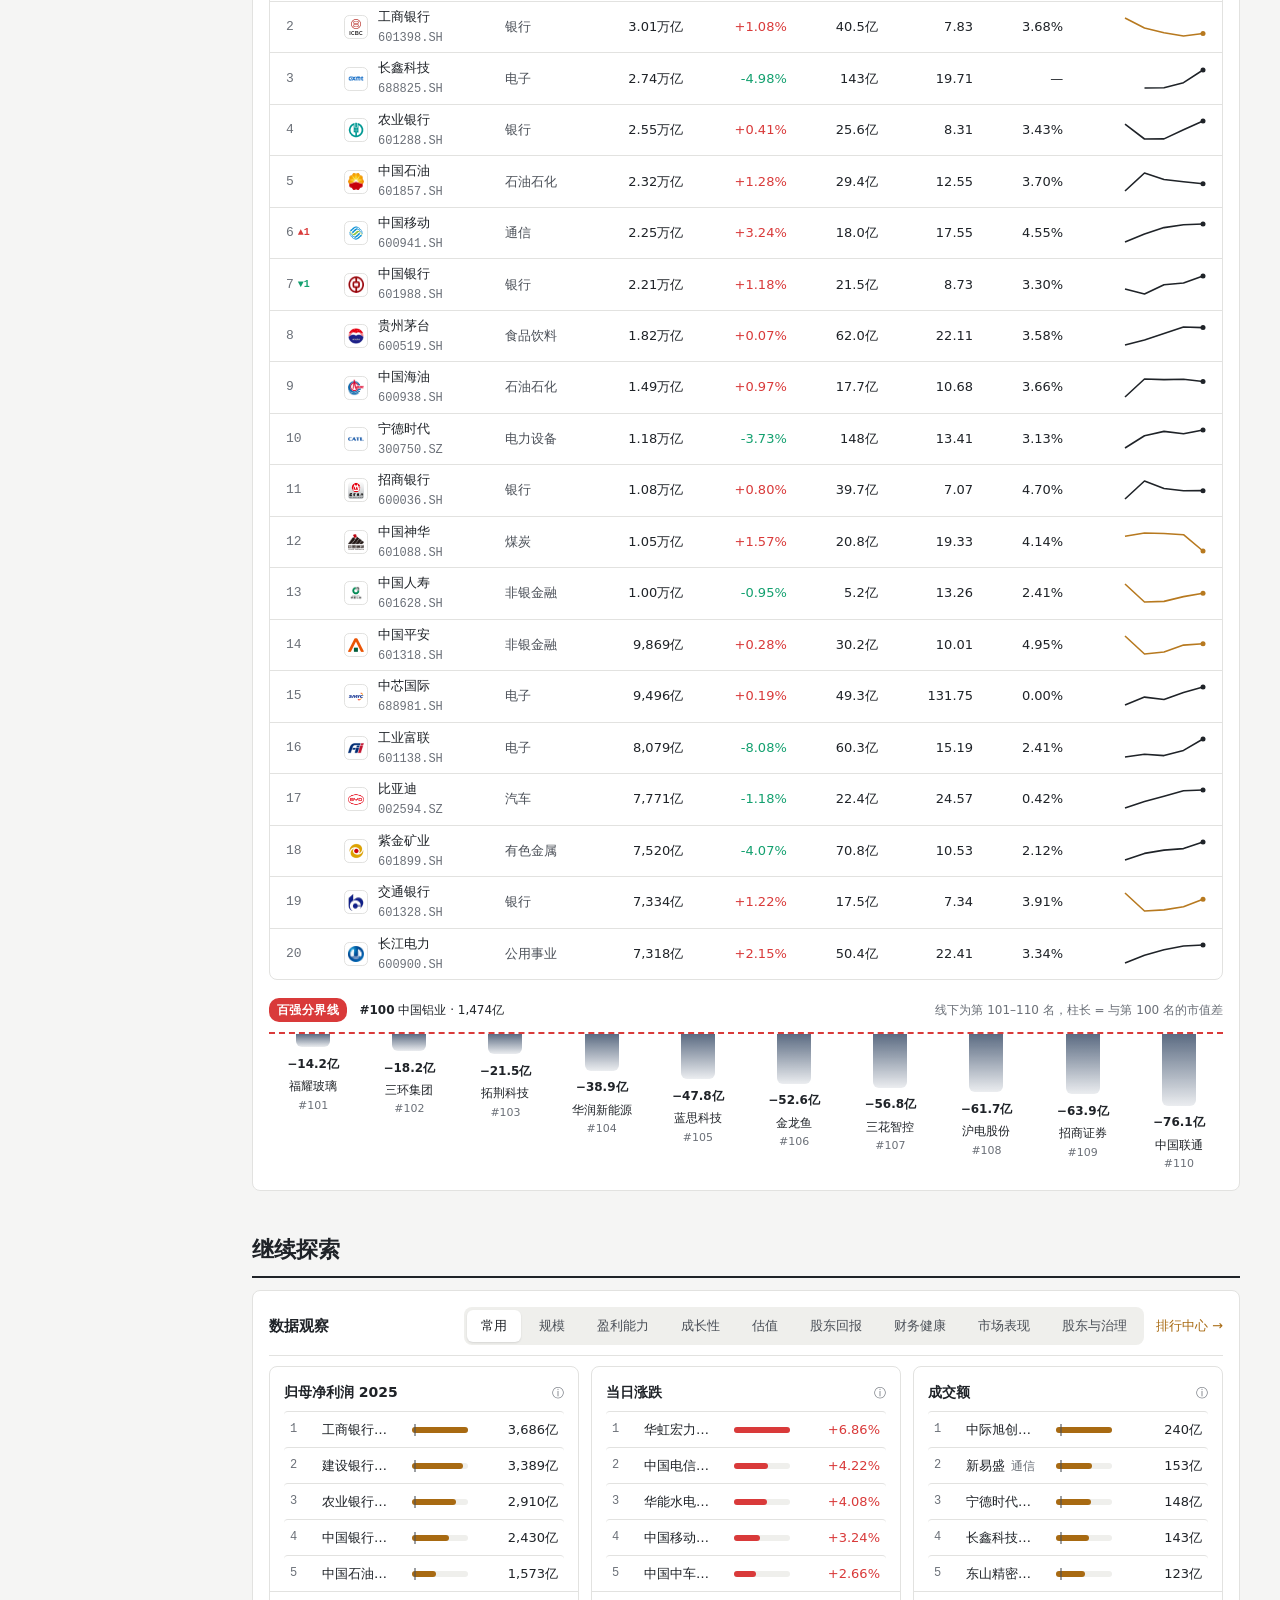
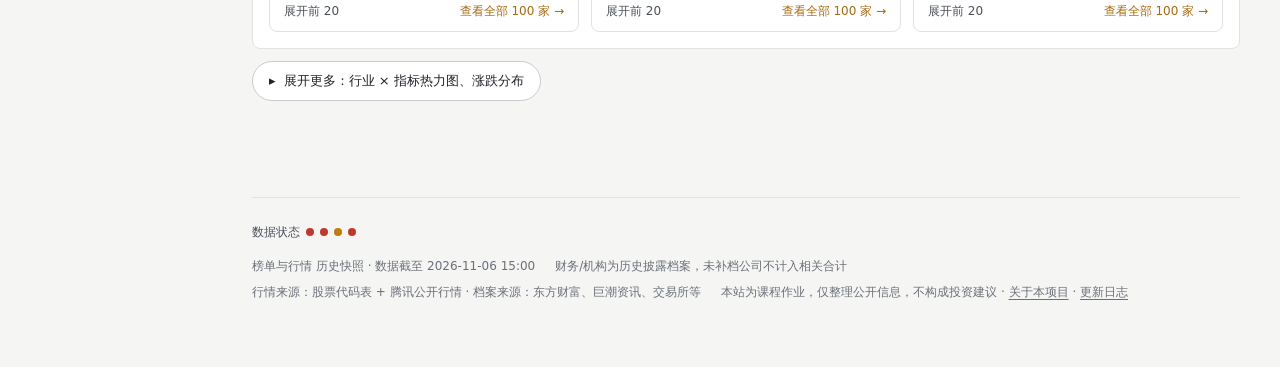
==== commit 0357238e: "Use official logos for Lens, CR New Energy and Jinlongyu; clear refetched disclosure problems - 3004" ====
--- a/ashare100/ashare100/web/index.html
+++ b/ashare100/ashare100/web/index.html
@@ -11,9 +11,9 @@
 <div id="app"></div>
 <script src="data.js?v=20261026g"></script>
 <script src="extra.js?v=20261026g"></script>
-<script src="logos.js?v=20261030n"></script>
+<script src="logos.js?v=20261107a"></script>
 <script src="live-data.js?v=20261030l"></script>
-<script src="changelog.js?v=20261107a"></script>
+<script src="changelog.js?v=20261107b"></script>
 <script src="app.js?v=20261030l"></script>
 </body>
 </html>
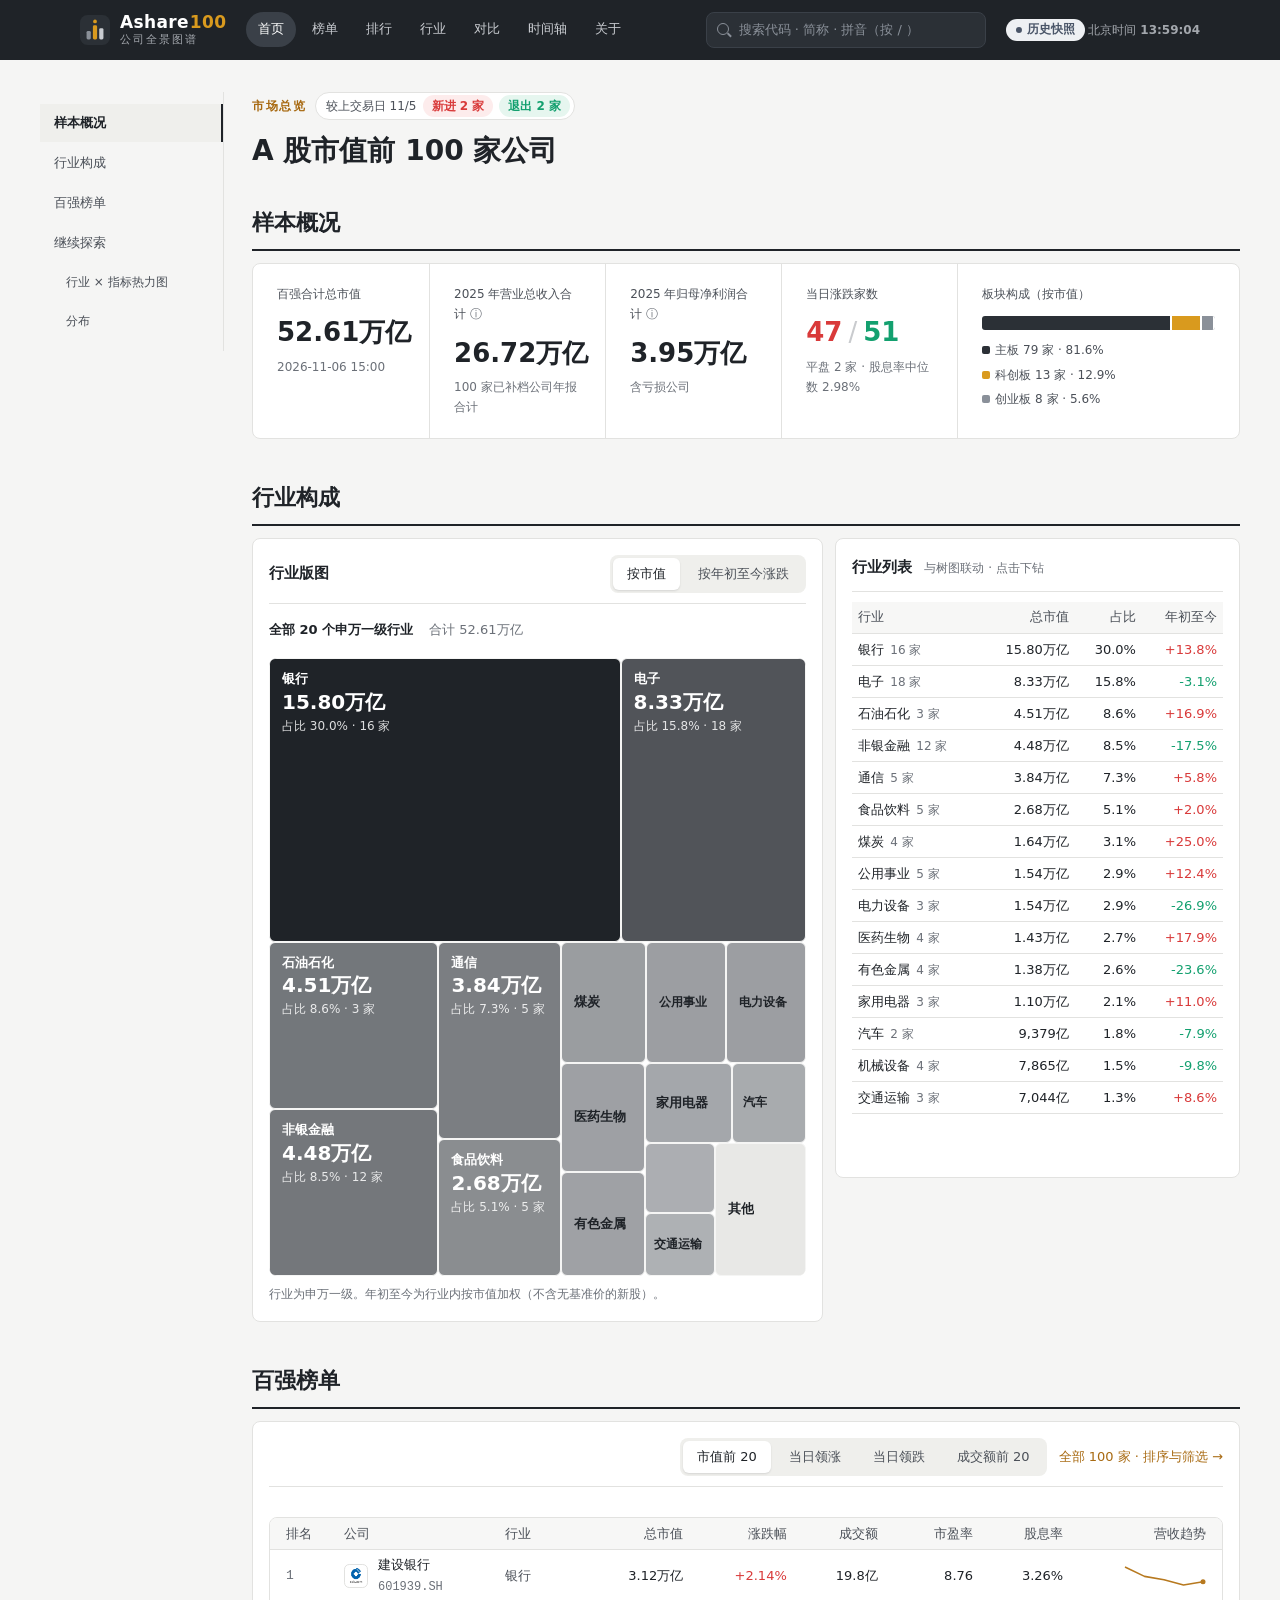
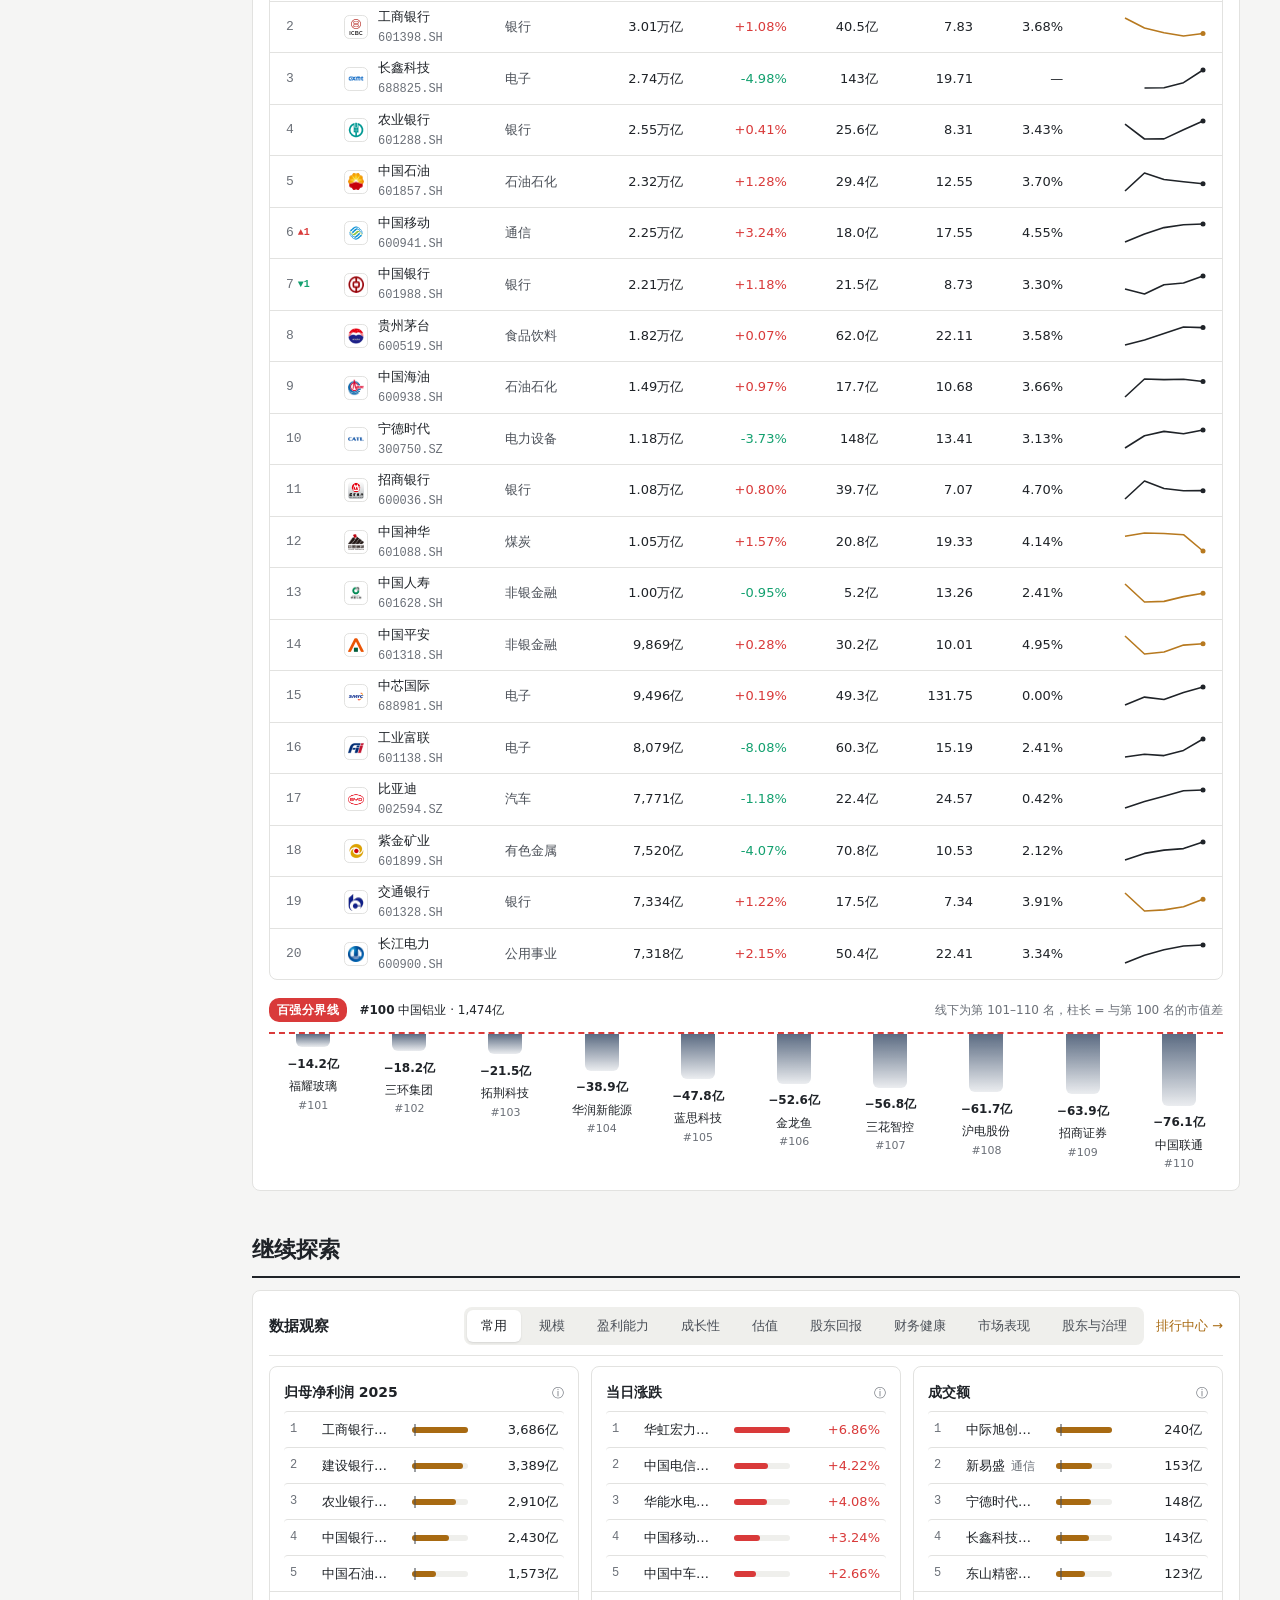
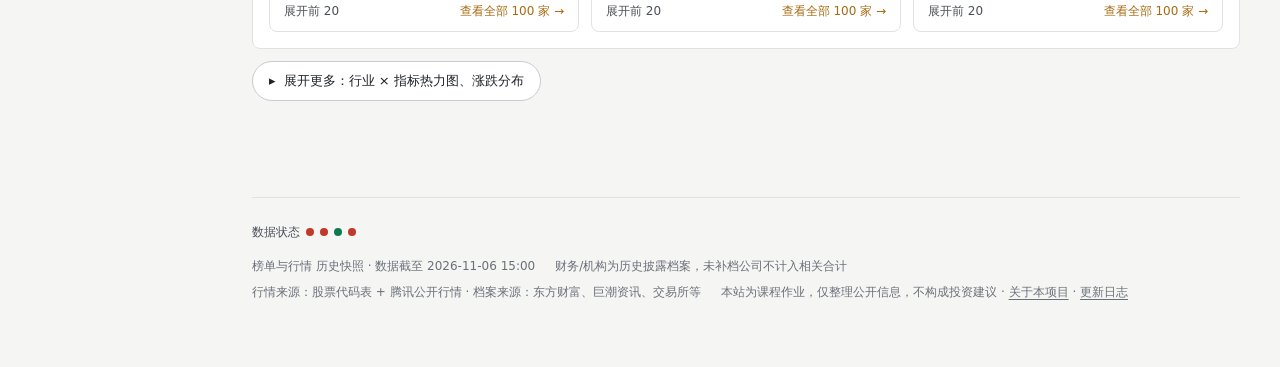
==== commit 24813dfb: "Read table-only and SZSE-format annual summaries in auto review; promote Fenjiu and GF Securities - " ====
--- a/ashare100/ashare100/web/index.html
+++ b/ashare100/ashare100/web/index.html
@@ -13,7 +13,7 @@
 <script src="extra.js?v=20261026g"></script>
 <script src="logos.js?v=20261107a"></script>
 <script src="live-data.js?v=20261030l"></script>
-<script src="changelog.js?v=20261107b"></script>
+<script src="changelog.js?v=20261107c"></script>
 <script src="app.js?v=20261030l"></script>
 </body>
 </html>
